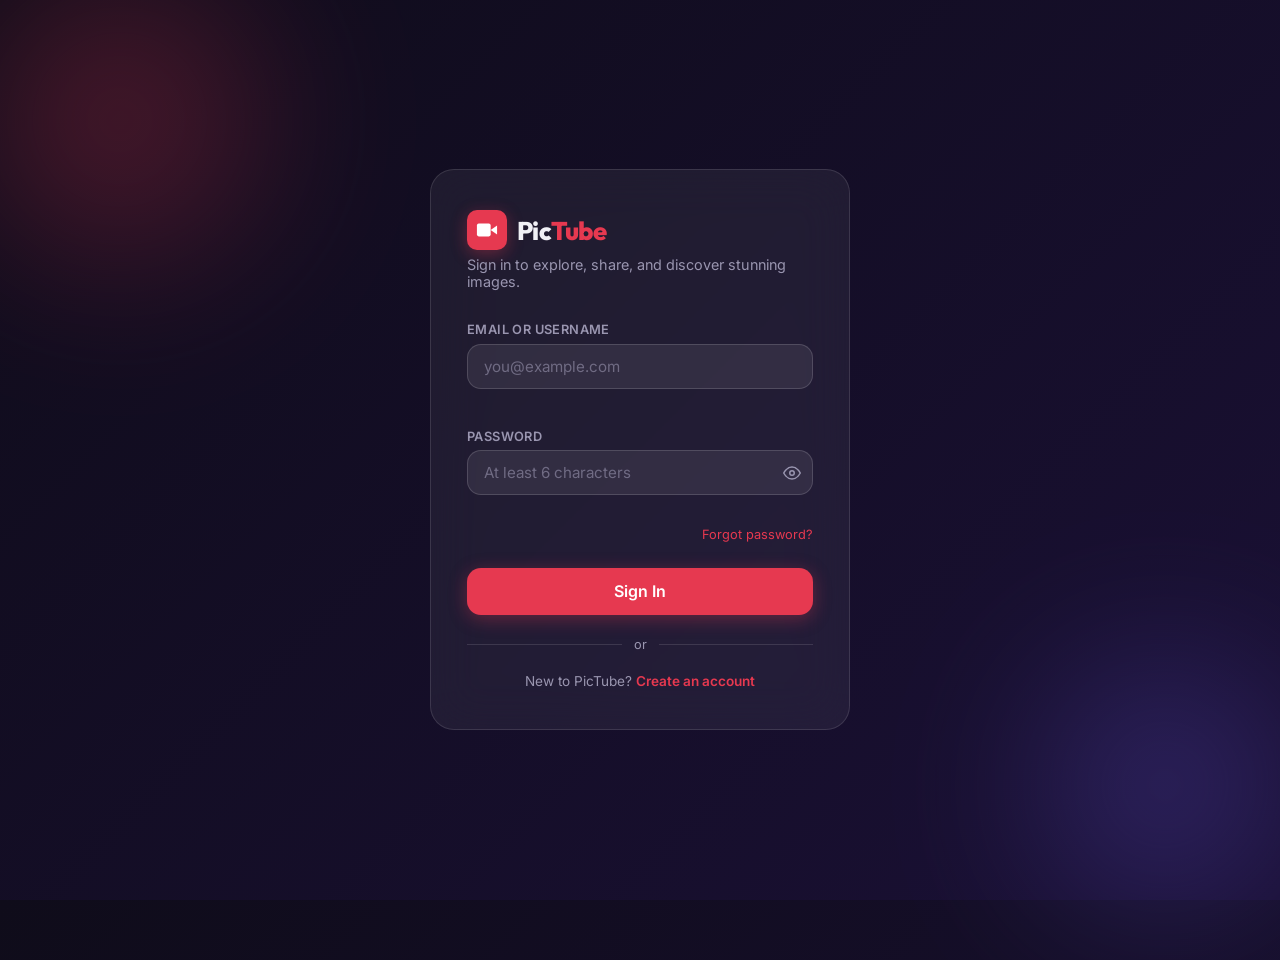
==== index.html @ 1ca36174 "first commit" ====
<!DOCTYPE html>
<html lang="en">
<head>
  <meta charset="UTF-8" />
  <meta name="viewport" content="width=device-width, initial-scale=1.0" />
  <title>PicTube — Discover Stunning Images</title>

  <!-- Google Fonts: Inter (body) + Outfit (display headings) -->
  <link rel="preconnect" href="https://fonts.googleapis.com" />
  <link rel="preconnect" href="https://fonts.gstatic.com" crossorigin />
  <link href="https://fonts.googleapis.com/css2?family=Inter:wght@300;400;500;600;700&family=Outfit:wght@400;600;700;800&display=swap" rel="stylesheet" />

  <!-- All global styles -->
  <link rel="stylesheet" href="style.css" />
</head>
<body>

<!-- ════════════════════════════════════════════════════════════
     FIXED HEADER / NAVIGATION BAR
     ════════════════════════════════════════════════════════════ -->
<header class="header" role="banner">

  <!-- Mobile hamburger button (hidden on desktop via CSS) -->
  <button class="hamburger-btn icon-btn" id="hamburger-btn"
          aria-label="Open navigation menu" aria-expanded="false">
    <svg xmlns="http://www.w3.org/2000/svg" width="22" height="22" viewBox="0 0 24 24"
         fill="none" stroke="currentColor" stroke-width="2" stroke-linecap="round" stroke-linejoin="round">
      <line x1="3" y1="6" x2="21" y2="6"/>
      <line x1="3" y1="12" x2="21" y2="12"/>
      <line x1="3" y1="18" x2="21" y2="18"/>
    </svg>
  </button>

  <!-- Logo -->
  <a class="logo" href="index.html" aria-label="PicTube Home">
    <div class="logo-icon" aria-hidden="true">
      <svg width="18" height="18" viewBox="0 0 24 24" xmlns="http://www.w3.org/2000/svg">
        <path d="M23 7L16 12L23 17V7Z"/>
        <rect x="1" y="5" width="15" height="14" rx="2" ry="2"/>
      </svg>
    </div>
    <span class="logo-text">Pic<span>Tube</span></span>
  </a>

  <!-- Search Bar -->
  <div class="search-wrapper" role="search">
    <label class="visually-hidden" for="search-input">Search images</label>
    <input
      type="search"
      class="search-input"
      id="search-input"
      placeholder="Search images, creators, categories…"
      autocomplete="off"
      aria-label="Search images"
    />
    <button class="search-btn" aria-label="Submit search">
      <svg xmlns="http://www.w3.org/2000/svg" viewBox="0 0 24 24"
           fill="none" stroke="currentColor" stroke-width="2.5"
           stroke-linecap="round" stroke-linejoin="round">
        <circle cx="11" cy="11" r="8"/><line x1="21" y1="21" x2="16.65" y2="16.65"/>
      </svg>
    </button>
  </div>

  <!-- Header Action Buttons (right side) -->
  <div class="header-actions">

    <!-- Upload Button -->
    <button class="upload-btn" id="upload-btn" aria-label="Upload image">
      <svg xmlns="http://www.w3.org/2000/svg" width="15" height="15" viewBox="0 0 24 24"
           fill="none" stroke="currentColor" stroke-width="2.5" stroke-linecap="round" stroke-linejoin="round">
        <path d="M21 15v4a2 2 0 0 1-2 2H5a2 2 0 0 1-2-2v-4"/>
        <polyline points="17 8 12 3 7 8"/>
        <line x1="12" y1="3" x2="12" y2="15"/>
      </svg>
      <span class="btn-text">Upload</span>
    </button>

    <!-- Theme Toggle -->
    <div class="theme-toggle" role="group" aria-label="Theme switcher">
      <span class="theme-label" aria-hidden="true">
        <!-- Moon icon (dark mode) -->
        <svg xmlns="http://www.w3.org/2000/svg" width="14" height="14" viewBox="0 0 24 24"
             fill="none" stroke="currentColor" stroke-width="2" stroke-linecap="round" stroke-linejoin="round">
          <path d="M21 12.79A9 9 0 1 1 11.21 3 7 7 0 0 0 21 12.79z"/>
        </svg>
      </span>
      <!-- The toggle track doubles as the clickable button -->
      <div class="toggle-track" id="theme-track" role="switch" aria-checked="false"
           aria-label="Toggle light/dark mode" tabindex="0">
        <div class="toggle-thumb"></div>
      </div>
      <span class="theme-label" aria-hidden="true">
        <!-- Sun icon (light mode) -->
        <svg xmlns="http://www.w3.org/2000/svg" width="14" height="14" viewBox="0 0 24 24"
             fill="none" stroke="currentColor" stroke-width="2" stroke-linecap="round" stroke-linejoin="round">
          <circle cx="12" cy="12" r="5"/>
          <line x1="12" y1="1" x2="12" y2="3"/>
          <line x1="12" y1="21" x2="12" y2="23"/>
          <line x1="4.22" y1="4.22" x2="5.64" y2="5.64"/>
          <line x1="18.36" y1="18.36" x2="19.78" y2="19.78"/>
          <line x1="1" y1="12" x2="3" y2="12"/>
          <line x1="21" y1="12" x2="23" y2="12"/>
          <line x1="4.22" y1="19.78" x2="5.64" y2="18.36"/>
          <line x1="18.36" y1="5.64" x2="19.78" y2="4.22"/>
        </svg>
      </span>
    </div>

    <!-- Avatar / User Menu -->
    <div class="avatar-wrapper">
      <button class="avatar-btn" id="avatar-btn"
              aria-label="Open user menu" aria-expanded="false" aria-haspopup="menu">
        <img id="header-avatar-img"
             src="https://api.dicebear.com/7.x/avataaars/svg?seed=guest"
             alt="Your profile avatar" />
      </button>

      <!-- Dropdown menu -->
      <div class="avatar-dropdown" id="avatar-dropdown" role="menu" aria-label="User menu">
        <!-- User info header -->
        <div class="dropdown-user-info">
          <p class="username" id="dropdown-username">Loading…</p>
          <p class="user-email" id="dropdown-email"></p>
        </div>

        <button class="dropdown-item" role="menuitem">
          <svg xmlns="http://www.w3.org/2000/svg" viewBox="0 0 24 24"
               fill="none" stroke="currentColor" stroke-width="2" stroke-linecap="round" stroke-linejoin="round">
            <path d="M20 21v-2a4 4 0 0 0-4-4H8a4 4 0 0 0-4 4v2"/>
            <circle cx="12" cy="7" r="4"/>
          </svg>
          Profile
        </button>

        <button class="dropdown-item" role="menuitem">
          <svg xmlns="http://www.w3.org/2000/svg" viewBox="0 0 24 24"
               fill="none" stroke="currentColor" stroke-width="2" stroke-linecap="round" stroke-linejoin="round">
            <circle cx="12" cy="12" r="3"/>
            <path d="M19.4 15a1.65 1.65 0 0 0 .33 1.82l.06.06a2 2 0 0 1-2.83 2.83l-.06-.06a1.65 1.65 0 0 0-1.82-.33 1.65 1.65 0 0 0-1 1.51V21a2 2 0 0 1-4 0v-.09A1.65 1.65 0 0 0 9 19.4a1.65 1.65 0 0 0-1.82.33l-.06.06a2 2 0 0 1-2.83-2.83l.06-.06A1.65 1.65 0 0 0 4.68 15a1.65 1.65 0 0 0-1.51-1H3a2 2 0 0 1 0-4h.09A1.65 1.65 0 0 0 4.6 9a1.65 1.65 0 0 0-.33-1.82l-.06-.06a2 2 0 0 1 2.83-2.83l.06.06A1.65 1.65 0 0 0 9 4.68a1.65 1.65 0 0 0 1-1.51V3a2 2 0 0 1 4 0v.09a1.65 1.65 0 0 0 1 1.51 1.65 1.65 0 0 0 1.82-.33l.06-.06a2 2 0 0 1 2.83 2.83l-.06.06A1.65 1.65 0 0 0 19.4 9a1.65 1.65 0 0 0 1.51 1H21a2 2 0 0 1 0 4h-.09a1.65 1.65 0 0 0-1.51 1z"/>
          </svg>
          Settings
        </button>

        <button class="dropdown-item danger" id="logout-btn" role="menuitem">
          <svg xmlns="http://www.w3.org/2000/svg" viewBox="0 0 24 24"
               fill="none" stroke="currentColor" stroke-width="2" stroke-linecap="round" stroke-linejoin="round">
            <path d="M9 21H5a2 2 0 0 1-2-2V5a2 2 0 0 1 2-2h4"/>
            <polyline points="16 17 21 12 16 7"/>
            <line x1="21" y1="12" x2="9" y2="12"/>
          </svg>
          Logout
        </button>
      </div>
    </div>

  </div><!-- /header-actions -->
</header>


<!-- ════════════════════════════════════════════════════════════
     PAGE LAYOUT (Sidebar + Main Content)
     ════════════════════════════════════════════════════════════ -->
<div class="page-layout">

  <!-- ── LEFT SIDEBAR ── -->
  <nav class="sidebar" id="sidebar" aria-label="Site navigation">

    <!-- Main Navigation -->
    <div class="sidebar-section-title">Menu</div>

    <button class="sidebar-item active" aria-label="Home">
      <svg xmlns="http://www.w3.org/2000/svg" viewBox="0 0 24 24">
        <path d="M3 9l9-7 9 7v11a2 2 0 0 1-2 2H5a2 2 0 0 1-2-2z"/>
        <polyline points="9 22 9 12 15 12 15 22"/>
      </svg>
      <span>Home</span>
    </button>

    <button class="sidebar-item" aria-label="Subscriptions">
      <svg xmlns="http://www.w3.org/2000/svg" viewBox="0 0 24 24">
        <path d="M22 16.92v3a2 2 0 0 1-2.18 2 19.79 19.79 0 0 1-8.63-3.07 19.5 19.5 0 0 1-6-6 19.79 19.79 0 0 1-3.07-8.67A2 2 0 0 1 4.11 2h3a2 2 0 0 1 2 1.72c.127.96.361 1.903.7 2.81a2 2 0 0 1-.45 2.11L8.09 9.91a16 16 0 0 0 6 6l1.27-1.27a2 2 0 0 1 2.11-.45c.907.339 1.85.573 2.81.7A2 2 0 0 1 22 16.92z"/>
      </svg>
      <span>Subscriptions</span>
    </button>

    <button class="sidebar-item" aria-label="Library">
      <svg xmlns="http://www.w3.org/2000/svg" viewBox="0 0 24 24">
        <path d="M4 19.5A2.5 2.5 0 0 1 6.5 17H20"/>
        <path d="M6.5 2H20v20H6.5A2.5 2.5 0 0 1 4 19.5v-15A2.5 2.5 0 0 1 6.5 2z"/>
      </svg>
      <span>Library</span>
    </button>

    <div class="sidebar-divider" role="separator"></div>
    <div class="sidebar-section-title">You</div>

    <button class="sidebar-item" aria-label="Liked Images">
      <svg xmlns="http://www.w3.org/2000/svg" viewBox="0 0 24 24">
        <path d="M20.84 4.61a5.5 5.5 0 0 0-7.78 0L12 5.67l-1.06-1.06a5.5 5.5 0 0 0-7.78 7.78l1.06 1.06L12 21.23l7.78-7.78 1.06-1.06a5.5 5.5 0 0 0 0-7.78z"/>
      </svg>
      <span>Liked Images</span>
    </button>

    <button class="sidebar-item" aria-label="My Uploads">
      <svg xmlns="http://www.w3.org/2000/svg" viewBox="0 0 24 24">
        <rect x="3" y="3" width="18" height="18" rx="2" ry="2"/>
        <circle cx="8.5" cy="8.5" r="1.5"/>
        <polyline points="21 15 16 10 5 21"/>
      </svg>
      <span>My Uploads</span>
    </button>

    <button class="sidebar-item" aria-label="Settings">
      <svg xmlns="http://www.w3.org/2000/svg" viewBox="0 0 24 24">
        <circle cx="12" cy="12" r="3"/>
        <path d="M19.4 15a1.65 1.65 0 0 0 .33 1.82l.06.06a2 2 0 0 1-2.83 2.83l-.06-.06a1.65 1.65 0 0 0-1.82-.33 1.65 1.65 0 0 0-1 1.51V21a2 2 0 0 1-4 0v-.09A1.65 1.65 0 0 0 9 19.4a1.65 1.65 0 0 0-1.82.33l-.06.06a2 2 0 0 1-2.83-2.83l.06-.06A1.65 1.65 0 0 0 4.68 15a1.65 1.65 0 0 0-1.51-1H3a2 2 0 0 1 0-4h.09A1.65 1.65 0 0 0 4.6 9a1.65 1.65 0 0 0-.33-1.82l-.06-.06a2 2 0 0 1 2.83-2.83l.06.06A1.65 1.65 0 0 0 9 4.68a1.65 1.65 0 0 0 1-1.51V3a2 2 0 0 1 4 0v.09a1.65 1.65 0 0 0 1 1.51 1.65 1.65 0 0 0 1.82-.33l.06-.06a2 2 0 0 1 2.83 2.83l-.06.06A1.65 1.65 0 0 0 19.4 9a1.65 1.65 0 0 0 1.51 1H21a2 2 0 0 1 0 4h-.09a1.65 1.65 0 0 0-1.51 1z"/>
      </svg>
      <span>Settings</span>
    </button>

  </nav><!-- /sidebar -->


  <!-- ── MAIN CONTENT ── -->
  <main class="main-content" id="main-content" role="main">

    <!-- Category Chip Bar -->
    <nav class="category-bar" id="category-bar" aria-label="Image categories"></nav>

    <!-- Section heading -->
    <h2 class="section-title">Discover Images</h2>

    <!-- Image Grid — populated dynamically by app.js -->
    <div class="image-grid" id="image-grid" aria-label="Image feed" aria-live="polite"></div>

  </main>

</div><!-- /page-layout -->


<!-- Mobile sidebar overlay (dark backdrop) -->
<div class="sidebar-overlay" id="sidebar-overlay" aria-hidden="true"></div>


<!-- ════════════════════════════════════════════════════════════
     IMAGE DETAIL MODAL
     Hidden by default; opened when user clicks an image card.
     ════════════════════════════════════════════════════════════ -->
<div class="modal-backdrop" id="detail-modal" role="dialog" aria-modal="true
     aria-labelledby="modal-title" aria-hidden="true">

  <div class="modal" id="detail-modal-inner">
    <!-- Close button -->
    <button class="modal-close" id="close-detail-modal" aria-label="Close image detail">
      <svg xmlns="http://www.w3.org/2000/svg" width="18" height="18" viewBox="0 0 24 24"
           fill="none" stroke="currentColor" stroke-width="2.5" stroke-linecap="round" stroke-linejoin="round">
        <line x1="18" y1="6" x2="6" y2="18"/><line x1="6" y1="6" x2="18" y2="18"/>
      </svg>
    </button>

    <!-- Two-column layout: image | details -->
    <div class="modal-layout">

      <!-- Left: Large Image -->
      <div class="modal-image-pane">
        <img id="modal-image" src="" alt="" loading="lazy" />
      </div>

      <!-- Right: Details + Interactions + Comments -->
      <div class="modal-details-pane">

        <!-- Category tag -->
        <span class="modal-category-tag" id="modal-category-tag"></span>

        <!-- Title -->
        <h2 class="modal-title" id="modal-title"></h2>

        <!-- Uploader info -->
        <div class="modal-uploader">
          <div class="modal-uploader-avatar">
            <img id="modal-uploader-avatar" src="" alt="" loading="lazy" />
          </div>
          <div>
            <p class="modal-uploader-name" id="modal-uploader-name"></p>
            <p class="modal-uploader-sub">Content Creator</p>
          </div>
        </div>

        <!-- Description -->
        <p class="modal-description" id="modal-description"></p>

        <!-- Stats -->
        <div class="modal-stats">
          <span id="modal-views"></span>
          <span>•</span>
          <span id="modal-time"></span>
        </div>

        <!-- ── Interaction Panel ── -->
        <div class="interaction-panel">

          <!-- Like Button -->
          <button class="action-btn like-btn" id="like-btn" aria-label="Like this image" aria-pressed="false">
            <svg xmlns="http://www.w3.org/2000/svg" viewBox="0 0 24 24"
                 fill="none" stroke="currentColor" stroke-width="2" stroke-linecap="round" stroke-linejoin="round">
              <path d="M20.84 4.61a5.5 5.5 0 0 0-7.78 0L12 5.67l-1.06-1.06a5.5 5.5 0 0 0-7.78 7.78l1.06 1.06L12 21.23l7.78-7.78 1.06-1.06a5.5 5.5 0 0 0 0-7.78z"/>
            </svg>
            <span id="like-count">0</span>
          </button>

          <!-- Share Button -->
          <button class="action-btn" id="share-btn" aria-label="Share this image">
            <svg xmlns="http://www.w3.org/2000/svg" viewBox="0 0 24 24"
                 fill="none" stroke="currentColor" stroke-width="2" stroke-linecap="round" stroke-linejoin="round">
              <circle cx="18" cy="5" r="3"/>
              <circle cx="6" cy="12" r="3"/>
              <circle cx="18" cy="19" r="3"/>
              <line x1="8.59" y1="13.51" x2="15.42" y2="17.49"/>
              <line x1="15.41" y1="6.51" x2="8.59" y2="10.49"/>
            </svg>
            Share
          </button>

          <!-- Download Button -->
          <button class="action-btn" id="download-btn" aria-label="Download this image">
            <svg xmlns="http://www.w3.org/2000/svg" viewBox="0 0 24 24"
                 fill="none" stroke="currentColor" stroke-width="2" stroke-linecap="round" stroke-linejoin="round">
              <path d="M21 15v4a2 2 0 0 1-2 2H5a2 2 0 0 1-2-2v-4"/>
              <polyline points="7 10 12 15 17 10"/>
              <line x1="12" y1="15" x2="12" y2="3"/>
            </svg>
            Download
          </button>

        </div><!-- /interaction-panel -->

        <!-- ── Comments Section ── -->
        <div class="comments-section">
          <h3 class="comments-title">Comments</h3>

          <!-- Comment input -->
          <div class="comment-input-row">
            <textarea
              class="comment-input"
              id="comment-input"
              placeholder="Add a comment…"
              rows="1"
              aria-label="Write a comment"
            ></textarea>
            <button class="comment-submit-btn" id="comment-submit" aria-label="Post comment">
              Post
            </button>
          </div>

          <!-- Comments list — populated by app.js -->
          <div class="comments-list" id="comments-list" aria-live="polite"></div>
        </div>

      </div><!-- /modal-details-pane -->
    </div><!-- /modal-layout -->
  </div><!-- /modal -->
</div><!-- /detail-modal -->


<!-- ════════════════════════════════════════════════════════════
     UPLOAD MODAL
     ════════════════════════════════════════════════════════════ -->


<!-- ════════════════════════════════════════════════════════════
     TOAST NOTIFICATION CONTAINER
     Toasts are appended here dynamically by app.js
     ════════════════════════════════════════════════════════════ -->
<div id="toast-container" aria-live="polite" aria-atomic="false"></div>


<!-- ════════════════════════════════════════════════════════════
     SCRIPTS
     auth.js must come first (defines requireAuth, getCurrentUser, logout)
     app.js comes second (uses those functions at the top of the file)
     ════════════════════════════════════════════════════════════ -->
<script src="auth.js"></script>
<script src="app.js"></script>

</body>
</html>
---- style.css ----
/*
 * style.css — PicTube Global Stylesheet
 * ════════════════════════════════════════════════════════════════
 * TABLE OF CONTENTS
 *   1.  CSS Custom Properties (Design Tokens)
 *   2.  CSS Reset & Base Styles
 *   3.  Typography Scale
 *   4.  Header / Navigation Bar
 *   5.  Sidebar
 *   6.  Main Content Layout
 *   7.  Category Chips
 *   8.  Image Grid & Cards
 *   9.  Image Detail Modal
 *  10.  Upload Modal
 *  11.  Toast Notification System
 *  12.  Utility Classes
 *  13.  Animations & Keyframes
 *  14.  Responsive Breakpoints (Tablet → Mobile)
 * ════════════════════════════════════════════════════════════════
 */


/* ═══════════════════════════════════════════════════════════════
   1. CSS CUSTOM PROPERTIES (Design Tokens)
   Using CSS variables means we can switch the entire theme by
   changing ONE root class — no duplication needed.
   ─────────────────────────────────────────────────────────────── */

/* ── DARK THEME (default) ── */
:root {
  /* Backgrounds — layered from deepest to shallowest */
  --bg-app:       #0f1117;   /* overall page background */
  --bg-surface:   #16181f;   /* cards, modals, sidebar */
  --bg-elevated:  #1e2029;   /* hover states, input backgrounds */
  --bg-overlay:   rgba(0, 0, 0, 0.7); /* modal backdrop */

  /* Brand accent */
  --accent:       #e63950;
  --accent-hover: #ff4d6a;
  --accent-muted: rgba(230, 57, 80, 0.15);
  --accent-glow:  rgba(230, 57, 80, 0.3);

  /* Text hierarchy */
  --text-primary:   #f0f0f5;
  --text-secondary: #9a96b0;
  --text-muted:     #5c5a72;

  /* Borders & dividers */
  --border:       rgba(255, 255, 255, 0.08);
  --border-strong:rgba(255, 255, 255, 0.14);

  /* Interactive elements */
  --input-bg:     rgba(255, 255, 255, 0.06);
  --btn-ghost:    rgba(255, 255, 255, 0.07);
  --btn-ghost-hover: rgba(255, 255, 255, 0.12);

  /* Semantic colors */
  --like-color:   #ff4757;
  --success:      #2ed573;
  --info:         #1e90ff;
  --warning:      #ffa502;
  --error:        #ff6b6b;

  /* Shadows */
  --shadow-sm:    0 2px 8px rgba(0,0,0,0.3);
  --shadow-md:    0 4px 20px rgba(0,0,0,0.4);
  --shadow-lg:    0 8px 40px rgba(0,0,0,0.55);
  --card-shadow:  0 2px 12px rgba(0,0,0,0.35);
  --card-hover-shadow: 0 8px 32px rgba(0,0,0,0.5);

  /* Layout dimensions */
  --sidebar-width:       220px;
  --sidebar-width-icons: 70px;
  --header-height:       64px;

  /* Border radius scale */
  --radius-sm: 8px;
  --radius-md: 12px;
  --radius-lg: 18px;
  --radius-xl: 24px;

  /* Animation speed */
  --transition: 0.25s ease;
  --transition-slow: 0.4s ease;

  /* Fonts */
  --font-body:    'Inter', system-ui, sans-serif;
  --font-display: 'Outfit', 'Inter', sans-serif;

  /* Scrollbar */
  --scrollbar-thumb: rgba(255,255,255,0.12);
  --scrollbar-track: transparent;
}

/* ── LIGHT THEME ── */
/* Applied when the <html> element has class="light-mode" */
html.light-mode {
  --bg-app:         #f4f5f8;
  --bg-surface:     #ffffff;
  --bg-elevated:    #eef0f5;
  --bg-overlay:     rgba(0, 0, 0, 0.5);

  --text-primary:   #0f1117;
  --text-secondary: #5a5880;
  --text-muted:     #9a96b0;

  --border:         rgba(0, 0, 0, 0.07);
  --border-strong:  rgba(0, 0, 0, 0.12);

  --input-bg:       rgba(0, 0, 0, 0.04);
  --btn-ghost:      rgba(0, 0, 0, 0.05);
  --btn-ghost-hover:rgba(0, 0, 0, 0.09);

  --shadow-sm:    0 2px 8px rgba(0,0,0,0.08);
  --shadow-md:    0 4px 20px rgba(0,0,0,0.12);
  --shadow-lg:    0 8px 40px rgba(0,0,0,0.16);
  --card-shadow:  0 2px 8px rgba(0,0,0,0.08);
  --card-hover-shadow: 0 6px 24px rgba(0,0,0,0.16);

  --scrollbar-thumb: rgba(0,0,0,0.15);
}


/* ═══════════════════════════════════════════════════════════════
   2. CSS RESET & BASE STYLES
   ─────────────────────────────────────────────────────────────── */

/* Modern box-sizing reset — padding and border don't inflate size */
*, *::before, *::after {
  box-sizing: border-box;
  margin: 0;
  padding: 0;
}

html {
  /* Enable smooth scroll for anchor links */
  scroll-behavior: smooth;
  /* Apply theme transition globally */
  transition: background-color var(--transition-slow), color var(--transition-slow);
}

body {
  font-family: var(--font-body);
  background-color: var(--bg-app);
  color: var(--text-primary);
  font-size: 15px;
  line-height: 1.6;
  min-height: 100vh;
  /* The transition here lets dark/light mode blend smoothly */
  transition: background-color var(--transition-slow), color var(--transition-slow);
  overflow-x: hidden;
}

/* Remove default list styling */
ul, ol { list-style: none; }

/* Remove default anchor styles */
a { color: inherit; text-decoration: none; }

/* Images fill their containers */
img { display: block; max-width: 100%; }

/* Buttons reset */
button {
  font-family: var(--font-body);
  cursor: pointer;
  border: none;
  background: none;
  color: inherit;
}

/* Inputs reset */
input, textarea, select {
  font-family: var(--font-body);
  color: var(--text-primary);
  border: none;
  outline: none;
  background: none;
}

/* Custom scrollbar (Webkit) */
::-webkit-scrollbar { width: 6px; height: 6px; }
::-webkit-scrollbar-track { background: var(--scrollbar-track); }
::-webkit-scrollbar-thumb {
  background: var(--scrollbar-thumb);
  border-radius: 99px;
}


/* ═══════════════════════════════════════════════════════════════
   3. TYPOGRAPHY SCALE
   ─────────────────────────────────────────────────────────────── */

h1, h2, h3, h4, h5, h6 {
  font-family: var(--font-display);
  line-height: 1.3;
  font-weight: 700;
  color: var(--text-primary);
}

h1 { font-size: 1.8rem; }
h2 { font-size: 1.4rem; }
h3 { font-size: 1.1rem; }

.text-sm   { font-size: 0.8rem; }
.text-xs   { font-size: 0.72rem; }
.text-muted{ color: var(--text-secondary); }


/* ═══════════════════════════════════════════════════════════════
   4. HEADER / NAVIGATION BAR
   Uses Flexbox to lay out logo | search | actions in a single row.
   Position: fixed — stays at top while content scrolls below.
   ─────────────────────────────────────────────────────────────── */

.header {
  position: fixed;
  top: 0;
  left: 0;
  right: 0;
  height: var(--header-height);
  z-index: 100;                        /* above all page content */
  background: var(--bg-surface);
  border-bottom: 1px solid var(--border);
  display: flex;
  align-items: center;
  padding: 0 1.25rem;
  gap: 1rem;
  box-shadow: var(--shadow-sm);
  transition: background-color var(--transition-slow), border-color var(--transition-slow);
}

/* ── Hamburger menu (mobile) ── */
.hamburger-btn {
  display: none;         /* hidden on desktop */
  align-items: center;
  justify-content: center;
  width: 38px; height: 38px;
  border-radius: var(--radius-sm);
  color: var(--text-secondary);
  flex-shrink: 0;
  transition: background var(--transition), color var(--transition);
}
.hamburger-btn:hover { background: var(--btn-ghost-hover); color: var(--text-primary); }

/* ── Logo ── */
.logo {
  display: flex;
  align-items: center;
  gap: 0.5rem;
  flex-shrink: 0;
  text-decoration: none;
}

.logo-icon {
  width: 34px; height: 34px;
  background: var(--accent);
  border-radius: 9px;
  display: flex;
  align-items: center;
  justify-content: center;
  box-shadow: 0 2px 12px var(--accent-glow);
  transition: transform var(--transition), box-shadow var(--transition);
}
.logo-icon svg { fill: white; }
.logo:hover .logo-icon {
  transform: scale(1.05);
  box-shadow: 0 4px 18px var(--accent-glow);
}

.logo-text {
  font-family: var(--font-display);
  font-size: 1.35rem;
  font-weight: 800;
  color: var(--text-primary);
  letter-spacing: -0.5px;
}
.logo-text span { color: var(--accent); }

/* ── Search Bar ── */
/* flex: 1 makes it expand to fill available horizontal space */
.search-wrapper {
  flex: 1;
  max-width: 560px;
  margin: 0 auto;
  position: relative;
  display: flex;
  align-items: center;
}

.search-input {
  width: 100%;
  background: var(--input-bg);
  border: 1.5px solid var(--border-strong);
  border-radius: 99px;             /* fully rounded pill shape */
  padding: 0.55rem 3rem 0.55rem 1.1rem;
  font-size: 0.9rem;
  color: var(--text-primary);
  transition: border-color var(--transition), box-shadow var(--transition), background var(--transition);
}

.search-input::placeholder { color: var(--text-secondary); opacity: 0.7; }

.search-input:focus {
  border-color: var(--accent);
  box-shadow: 0 0 0 3px var(--accent-muted);
  background: var(--bg-elevated);
  outline: none;
}

.search-btn {
  position: absolute;
  right: 0.6rem;
  display: flex;
  align-items: center;
  justify-content: center;
  width: 32px; height: 32px;
  border-radius: 50%;
  background: var(--accent);
  color: white;
  transition: background var(--transition), transform var(--transition);
  flex-shrink: 0;
}
.search-btn:hover { background: var(--accent-hover); transform: scale(1.05); }
.search-btn svg { width: 15px; height: 15px; }

/* ── Header Actions (right side) ── */
.header-actions {
  display: flex;
  align-items: center;
  gap: 0.5rem;
  flex-shrink: 0;
  margin-left: auto;
}

/* Generic icon button */
.icon-btn {
  display: flex;
  align-items: center;
  justify-content: center;
  width: 38px; height: 38px;
  border-radius: var(--radius-sm);
  color: var(--text-secondary);
  transition: background var(--transition), color var(--transition), transform var(--transition);
}
.icon-btn:hover {
  background: var(--btn-ghost-hover);
  color: var(--text-primary);
  transform: scale(1.06);
}

/* Upload button (pill styled) */
.upload-btn {
  display: flex;
  align-items: center;
  gap: 0.4rem;
  padding: 0.45rem 1rem;
  background: var(--accent-muted);
  color: var(--accent);
  border: 1px solid var(--accent);
  border-radius: 99px;
  font-size: 0.85rem;
  font-weight: 600;
  transition: background var(--transition), color var(--transition), transform var(--transition);
}
.upload-btn:hover {
  background: var(--accent);
  color: white;
  transform: translateY(-1px);
}
.upload-btn svg { width: 15px; height: 15px; }

/* Theme toggle switch */
.theme-toggle {
  display: flex;
  align-items: center;
  gap: 0.4rem;
  font-size: 0.8rem;
  color: var(--text-secondary);
}

.toggle-track {
  position: relative;
  width: 42px; height: 23px;
  background: var(--bg-elevated);
  border: 1.5px solid var(--border-strong);
  border-radius: 99px;
  cursor: pointer;
  transition: background var(--transition), border-color var(--transition);
}
.toggle-track.active { background: var(--accent); border-color: var(--accent); }

.toggle-thumb {
  position: absolute;
  width: 16px; height: 16px;
  background: white;
  border-radius: 50%;
  top: 50%; left: 3px;
  transform: translateY(-50%);
  transition: left var(--transition);
  box-shadow: 0 1px 4px rgba(0,0,0,0.3);
}
.toggle-track.active .toggle-thumb { left: calc(100% - 19px); }

/* Avatar dropdown */
.avatar-wrapper {
  position: relative;
}

.avatar-btn {
  width: 36px; height: 36px;
  border-radius: 50%;
  overflow: hidden;
  border: 2px solid var(--border-strong);
  transition: border-color var(--transition), transform var(--transition);
  cursor: pointer;
}
.avatar-btn:hover { border-color: var(--accent); transform: scale(1.06); }
.avatar-btn img { width: 100%; height: 100%; object-fit: cover; }

/* Dropdown menu */
.avatar-dropdown {
  position: absolute;
  top: calc(100% + 10px);
  right: 0;
  min-width: 180px;
  background: var(--bg-surface);
  border: 1px solid var(--border-strong);
  border-radius: var(--radius-md);
  box-shadow: var(--shadow-lg);
  z-index: 200;
  overflow: hidden;
  /* Hidden by default; show by adding class "open" */
  opacity: 0;
  transform: translateY(-8px) scale(0.97);
  pointer-events: none;
  transition: opacity 0.2s ease, transform 0.2s ease;
}
.avatar-dropdown.open {
  opacity: 1;
  transform: translateY(0) scale(1);
  pointer-events: all;
}

.dropdown-user-info {
  padding: 0.75rem 1rem;
  border-bottom: 1px solid var(--border);
}
.dropdown-user-info .username {
  font-weight: 600;
  font-size: 0.9rem;
  color: var(--text-primary);
}
.dropdown-user-info .user-email {
  font-size: 0.75rem;
  color: var(--text-secondary);
}

.dropdown-item {
  display: flex;
  align-items: center;
  gap: 0.65rem;
  padding: 0.6rem 1rem;
  font-size: 0.875rem;
  color: var(--text-secondary);
  transition: background var(--transition), color var(--transition);
  cursor: pointer;
}
.dropdown-item:hover { background: var(--btn-ghost-hover); color: var(--text-primary); }
.dropdown-item.danger { color: var(--like-color); }
.dropdown-item.danger:hover { background: rgba(255, 71, 87, 0.1); }
.dropdown-item svg { width: 16px; height: 16px; flex-shrink: 0; }


/* ═══════════════════════════════════════════════════════════════
   5. SIDEBAR
   Uses a fixed-width left panel.
   On tablet: width collapses to icon-only (var(--sidebar-width-icons)).
   On mobile: hidden off-screen, toggled by hamburger menu.
   ─────────────────────────────────────────────────────────────── */

.sidebar {
  position: fixed;
  top: var(--header-height);
  left: 0;
  bottom: 0;
  width: var(--sidebar-width);
  background: var(--bg-surface);
  border-right: 1px solid var(--border);
  overflow-y: auto;
  overflow-x: hidden;
  z-index: 90;
  padding: 1rem 0;
  transition: width var(--transition), transform var(--transition),
              background-color var(--transition-slow), border-color var(--transition-slow);
  scrollbar-width: none; /* hide scrollbar in Firefox */
}
.sidebar::-webkit-scrollbar { display: none; } /* hide in Chrome */

/* ── Sidebar section headers ── */
.sidebar-section-title {
  font-size: 0.68rem;
  font-weight: 700;
  letter-spacing: 1px;
  text-transform: uppercase;
  color: var(--text-muted);
  padding: 0.75rem 1.1rem 0.3rem;
  white-space: nowrap;
  overflow: hidden;
  transition: opacity var(--transition);
}

/* ── Sidebar navigation items ── */
.sidebar-item {
  display: flex;
  align-items: center;
  gap: 0.8rem;
  padding: 0.6rem 1.1rem;
  color: var(--text-secondary);
  border-radius: 0;
  font-size: 0.875rem;
  font-weight: 500;
  white-space: nowrap;
  overflow: hidden;
  transition: background var(--transition), color var(--transition);
  cursor: pointer;
  position: relative;
}

.sidebar-item:hover {
  background: var(--btn-ghost-hover);
  color: var(--text-primary);
}

/* Active item styling — the left accent bar */
.sidebar-item.active {
  background: var(--accent-muted);
  color: var(--accent);
  font-weight: 600;
}
.sidebar-item.active::before {
  content: '';
  position: absolute;
  left: 0;
  top: 0; bottom: 0;
  width: 3px;
  background: var(--accent);
  border-radius: 0 3px 3px 0;
}

.sidebar-item svg {
  width: 18px; height: 18px;
  flex-shrink: 0;
  stroke: currentColor;
  fill: none;
  stroke-width: 2;
  stroke-linecap: round;
  stroke-linejoin: round;
}

.sidebar-item span {
  transition: opacity var(--transition);
}

/* ── Divider line between sidebar sections ── */
.sidebar-divider {
  height: 1px;
  background: var(--border);
  margin: 0.75rem 1rem;
}


/* ═══════════════════════════════════════════════════════════════
   6. MAIN CONTENT LAYOUT
   CSS Grid with two columns: [sidebar] [main]
   The sidebar column is a fixed-width var(--sidebar-width).
   ─────────────────────────────────────────────────────────────── */

.page-layout {
  display: grid;
  /* Sidebar column takes fixed width; content fills the rest */
  grid-template-columns: var(--sidebar-width) 1fr;
  margin-top: var(--header-height);
  min-height: calc(100vh - var(--header-height));
  transition: grid-template-columns var(--transition);
}

/* The main content area (right of sidebar) */
.main-content {
  padding: 1.25rem 1.5rem;
  min-width: 0;       /* prevent overflow in grid */
  transition: background-color var(--transition-slow);
}

/* Sidebar overlay for mobile (dark backdrop) */
.sidebar-overlay {
  display: none;
  position: fixed;
  inset: 0;
  background: rgba(0,0,0,0.5);
  z-index: 85;
  backdrop-filter: blur(2px);
}
.sidebar-overlay.visible { display: block; }


/* ═══════════════════════════════════════════════════════════════
   7. CATEGORY CHIPS / TAG BAR
   Horizontal scrolling strip.
   overflow-x: auto enables scroll; no-scrollbar hides the track.
   ─────────────────────────────────────────────────────────────── */

.category-bar {
  display: flex;
  align-items: center;
  gap: 0.5rem;
  overflow-x: auto;
  padding-bottom: 0.25rem;
  margin-bottom: 1.25rem;
  scrollbar-width: none;
  -webkit-overflow-scrolling: touch;  /* smooth mobile scroll */
}
.category-bar::-webkit-scrollbar { display: none; }

/* Individual chip */
.chip {
  display: inline-flex;
  align-items: center;
  padding: 0.35rem 0.9rem;
  background: var(--bg-elevated);
  border: 1.5px solid var(--border-strong);
  border-radius: 99px;
  font-size: 0.82rem;
  font-weight: 600;
  color: var(--text-secondary);
  white-space: nowrap;
  cursor: pointer;
  transition: background var(--transition), color var(--transition),
              border-color var(--transition), transform var(--transition);
  flex-shrink: 0;
}

.chip:hover {
  background: var(--btn-ghost-hover);
  color: var(--text-primary);
  transform: translateY(-1px);
}

/* Active / selected chip */
.chip.active {
  background: var(--text-primary);
  color: var(--bg-app);
  border-color: var(--text-primary);
}


/* ═══════════════════════════════════════════════════════════════
   8. IMAGE GRID & CARDS
   CSS Grid auto-fill: creates as many columns as fit.
   Each column is at least 280px wide.
   ─────────────────────────────────────────────────────────────── */

.section-title {
  font-size: 1rem;
  font-weight: 700;
  color: var(--text-primary);
  margin-bottom: 1rem;
}

.image-grid {
  display: grid;
  /* auto-fill: adds columns until they'd be smaller than minmax's min */
  grid-template-columns: repeat(auto-fill, minmax(280px, 1fr));
  gap: 1.25rem;
}

/* Empty state when no images match filter */
.empty-state {
  grid-column: 1 / -1;
  text-align: center;
  padding: 4rem 1rem;
  color: var(--text-secondary);
}
.empty-state svg {
  width: 56px; height: 56px;
  stroke: var(--text-muted);
  fill: none;
  margin: 0 auto 1rem;
  stroke-width: 1.5;
  stroke-linecap: round;
  stroke-linejoin: round;
}
.empty-state h3 { color: var(--text-secondary); margin-bottom: 0.4rem; }

/* ── Image Card ── */
.image-card {
  background: var(--bg-surface);
  border: 1px solid var(--border);
  border-radius: var(--radius-md);
  overflow: hidden;
  cursor: pointer;
  transition: transform var(--transition), box-shadow var(--transition),
              border-color var(--transition), background-color var(--transition-slow);
  /* Entrance animation — staggered via JS */
  animation: cardFadeIn 0.4s ease both;
}

.image-card:hover {
  transform: translateY(-4px);
  box-shadow: var(--card-hover-shadow);
  border-color: var(--border-strong);
}

/* Thumbnail container */
.card-thumbnail {
  position: relative;
  aspect-ratio: 16 / 10;  /* maintains consistent card height */
  overflow: hidden;
}

.card-thumbnail img {
  width: 100%;
  height: 100%;
  object-fit: cover;            /* crop to fill without distortion */
  transition: transform 0.4s ease;
}

/* Zoom in on hover */
.image-card:hover .card-thumbnail img {
  transform: scale(1.06);
}

/* Overlay that appears on hover */
.card-overlay {
  position: absolute;
  inset: 0;
  background: linear-gradient(to top, rgba(0,0,0,0.65) 0%, transparent 55%);
  opacity: 0;
  transition: opacity var(--transition);
  display: flex;
  align-items: flex-end;
  padding: 0.75rem;
  pointer-events: none;
}

.image-card:hover .card-overlay { opacity: 1; }

.overlay-category {
  font-size: 0.7rem;
  font-weight: 700;
  letter-spacing: 0.8px;
  text-transform: uppercase;
  color: rgba(255,255,255,0.85);
  background: rgba(255,255,255,0.15);
  backdrop-filter: blur(4px);
  padding: 0.2rem 0.55rem;
  border-radius: 99px;
}

/* Card content below the image */
.card-body {
  display: flex;
  gap: 0.65rem;
  padding: 0.75rem 0.85rem;
}

/* Uploader avatar */
.card-avatar {
  width: 34px; height: 34px;
  border-radius: 50%;
  overflow: hidden;
  flex-shrink: 0;
  border: 1.5px solid var(--border-strong);
}
.card-avatar img { width: 100%; height: 100%; object-fit: cover; }

/* Text info beside avatar */
.card-info { flex: 1; min-width: 0; }

.card-title {
  font-size: 0.88rem;
  font-weight: 600;
  color: var(--text-primary);
  /* Clamp to 2 lines */
  display: -webkit-box;
  -webkit-line-clamp: 2;
  -webkit-box-orient: vertical;
  overflow: hidden;
  line-height: 1.4;
  margin-bottom: 0.3rem;
}

.card-meta {
  font-size: 0.75rem;
  color: var(--text-secondary);
  display: flex;
  flex-direction: column;
  gap: 0.1rem;
}

.card-uploader { font-weight: 500; color: var(--text-secondary); }

.card-stats {
  display: flex;
  gap: 0.4rem;
  align-items: center;
}
.card-stats .dot { font-size: 0.5rem; }


/* ═══════════════════════════════════════════════════════════════
   9. IMAGE DETAIL MODAL
   Full-screen overlay using position: fixed, flexbox centered.
   ─────────────────────────────────────────────────────────────── */

/* Backdrop overlay */
.modal-backdrop {
  position: fixed;
  inset: 0;
  background: var(--bg-overlay);
  backdrop-filter: blur(8px);
  z-index: 300;
  display: flex;
  align-items: center;
  justify-content: center;
  padding: 1rem;
  /* Hidden by default */
  opacity: 0;
  pointer-events: none;
  transition: opacity 0.3s ease;
}
.modal-backdrop.open {
  opacity: 1;
  pointer-events: all;
}

/* Modal container */
.modal {
  background: var(--bg-surface);
  border: 1px solid var(--border-strong);
  border-radius: var(--radius-xl);
  width: 100%;
  max-width: 900px;
  max-height: 90vh;
  overflow-y: auto;
  box-shadow: var(--shadow-lg);
  transform: scale(0.95) translateY(20px);
  transition: transform 0.3s cubic-bezier(0.34, 1.2, 0.64, 1);
}
.modal-backdrop.open .modal {
  transform: scale(1) translateY(0);
}

/* Close button */
.modal-close {
  position: absolute;
  top: 1rem;
  right: 1rem;
  width: 36px; height: 36px;
  border-radius: 50%;
  background: var(--bg-elevated);
  color: var(--text-secondary);
  display: flex;
  align-items: center;
  justify-content: center;
  transition: background var(--transition), color var(--transition), transform var(--transition);
  z-index: 10;
}
.modal-close:hover {
  background: var(--accent);
  color: white;
  transform: scale(1.1);
}

/* Modal layout: image left, details right (side by side on wide screens) */
.modal-layout {
  display: grid;
  grid-template-columns: 1fr 1fr;
  min-height: 300px;
}

/* Large image pane */
.modal-image-pane {
  background: #000;
  border-radius: var(--radius-xl) 0 0 var(--radius-xl);
  overflow: hidden;
  aspect-ratio: 4/3;
  max-height: 70vh;
}

.modal-image-pane img {
  width: 100%;
  height: 100%;
  object-fit: contain;
}

/* Details / interactions pane */
.modal-details-pane {
  padding: 1.75rem;
  display: flex;
  flex-direction: column;
  gap: 1rem;
  overflow-y: auto;
  position: relative;
}

.modal-category-tag {
  display: inline-flex;
  align-items: center;
  font-size: 0.72rem;
  font-weight: 700;
  letter-spacing: 0.8px;
  text-transform: uppercase;
  color: var(--accent);
  background: var(--accent-muted);
  border-radius: 99px;
  padding: 0.2rem 0.7rem;
  width: fit-content;
}

.modal-title {
  font-size: 1.25rem;
  font-weight: 700;
  line-height: 1.35;
  color: var(--text-primary);
}

.modal-uploader {
  display: flex;
  align-items: center;
  gap: 0.65rem;
}

.modal-uploader-avatar {
  width: 38px; height: 38px;
  border-radius: 50%;
  overflow: hidden;
  border: 2px solid var(--border-strong);
}
.modal-uploader-avatar img { width: 100%; height: 100%; object-fit: cover; }

.modal-uploader-name { font-weight: 600; font-size: 0.9rem; }
.modal-uploader-sub  { font-size: 0.75rem; color: var(--text-secondary); }

.modal-description {
  font-size: 0.875rem;
  color: var(--text-secondary);
  line-height: 1.7;
}

.modal-stats {
  display: flex;
  gap: 1rem;
  font-size: 0.78rem;
  color: var(--text-secondary);
}

/* ── Interaction Panel: Like / Share / Download ── */
.interaction-panel {
  display: flex;
  gap: 0.6rem;
  flex-wrap: wrap;
}

.action-btn {
  display: flex;
  align-items: center;
  gap: 0.45rem;
  padding: 0.5rem 1rem;
  border-radius: 99px;
  font-size: 0.85rem;
  font-weight: 600;
  transition: background var(--transition), color var(--transition), transform var(--transition);
  border: 1.5px solid var(--border-strong);
  background: var(--bg-elevated);
  color: var(--text-secondary);
}
.action-btn:hover { background: var(--btn-ghost-hover); color: var(--text-primary); transform: translateY(-1px); }
.action-btn svg { width: 16px; height: 16px; transition: transform var(--transition); }

/* Like button active state */
.action-btn.like-btn.liked {
  background: rgba(255, 71, 87, 0.12);
  color: var(--like-color);
  border-color: var(--like-color);
}
.action-btn.like-btn.liked svg { fill: var(--like-color); stroke: var(--like-color); }
.action-btn.like-btn.liked:hover svg { transform: scale(1.2); }

/* ── Comments Section ── */
.comments-section {
  border-top: 1px solid var(--border);
  padding-top: 1rem;
}

.comments-title {
  font-size: 0.85rem;
  font-weight: 700;
  color: var(--text-primary);
  margin-bottom: 0.75rem;
}

.comment-input-row {
  display: flex;
  gap: 0.5rem;
  align-items: flex-start;
  margin-bottom: 1rem;
}

.comment-input {
  flex: 1;
  background: var(--input-bg);
  border: 1.5px solid var(--border-strong);
  border-radius: var(--radius-md);
  padding: 0.6rem 0.9rem;
  font-size: 0.85rem;
  color: var(--text-primary);
  resize: none;
  min-height: 40px;
  transition: border-color var(--transition), box-shadow var(--transition);
}
.comment-input::placeholder { color: var(--text-secondary); opacity: 0.6; }
.comment-input:focus {
  border-color: var(--accent);
  box-shadow: 0 0 0 3px var(--accent-muted);
  outline: none;
}

.comment-submit-btn {
  padding: 0.55rem 1rem;
  background: var(--accent);
  color: white;
  border-radius: var(--radius-sm);
  font-size: 0.82rem;
  font-weight: 600;
  transition: background var(--transition), transform var(--transition);
  flex-shrink: 0;
  align-self: flex-end;
}
.comment-submit-btn:hover { background: var(--accent-hover); transform: translateY(-1px); }

/* Comment list */
.comments-list {
  display: flex;
  flex-direction: column;
  gap: 0.75rem;
  max-height: 200px;
  overflow-y: auto;
  padding-right: 4px;
}

.comment-item {
  display: flex;
  gap: 0.6rem;
  animation: commentSlideIn 0.25s ease both;
}

.comment-avatar {
  width: 30px; height: 30px;
  border-radius: 50%;
  overflow: hidden;
  border: 1.5px solid var(--border);
  flex-shrink: 0;
}
.comment-avatar img { width: 100%; height: 100%; object-fit: cover; }

.comment-bubble {
  background: var(--bg-elevated);
  border-radius: 0 var(--radius-md) var(--radius-md) var(--radius-md);
  padding: 0.45rem 0.75rem;
  flex: 1;
}

.comment-username {
  font-size: 0.75rem;
  font-weight: 700;
  color: var(--accent);
  margin-bottom: 0.15rem;
}
.comment-text { font-size: 0.82rem; color: var(--text-primary); line-height: 1.5; }
.comment-time { font-size: 0.68rem; color: var(--text-muted); margin-top: 0.15rem; }


/* ═══════════════════════════════════════════════════════════════
   10. UPLOAD MODAL
   ─────────────────────────────────────────────────────────────── */

.upload-modal .modal {
  max-width: 540px;
}

.upload-modal-header {
  display: flex;
  align-items: center;
  justify-content: space-between;
  padding: 1.5rem 1.75rem 1rem;
  border-bottom: 1px solid var(--border);
}

.upload-modal-title {
  font-family: var(--font-display);
  font-size: 1.15rem;
  font-weight: 700;
}

.upload-form {
  padding: 1.5rem 1.75rem;
  display: flex;
  flex-direction: column;
  gap: 1.1rem;
}

/* Drag-and-drop zone */
.drop-zone {
  border: 2px dashed var(--border-strong);
  border-radius: var(--radius-lg);
  padding: 2.5rem 1.5rem;
  text-align: center;
  cursor: pointer;
  transition: border-color var(--transition), background var(--transition);
  position: relative;
}

.drop-zone:hover, .drop-zone.drag-over {
  border-color: var(--accent);
  background: var(--accent-muted);
}

.drop-zone svg {
  width: 40px; height: 40px;
  stroke: var(--text-muted);
  fill: none;
  stroke-width: 1.5;
  stroke-linecap: round;
  stroke-linejoin: round;
  margin: 0 auto 0.75rem;
  display: block;
  transition: stroke var(--transition);
}
.drop-zone:hover svg, .drop-zone.drag-over svg { stroke: var(--accent); }

.drop-zone p {
  font-size: 0.88rem;
  color: var(--text-secondary);
  line-height: 1.6;
}
.drop-zone span { color: var(--accent); font-weight: 600; cursor: pointer; }

/* Hidden file input (we trigger it via JS on zone click) */
#file-input { display: none; }

/* Preview of selected image inside drop zone */
.drop-zone-preview {
  max-width: 100%;
  max-height: 180px;
  border-radius: var(--radius-md);
  object-fit: cover;
  margin: 0 auto;
  display: none;
}

/* Form field group */
.upload-field {
  display: flex;
  flex-direction: column;
  gap: 0.35rem;
}

.upload-field label {
  font-size: 0.78rem;
  font-weight: 700;
  letter-spacing: 0.4px;
  text-transform: uppercase;
  color: var(--text-secondary);
}

.upload-field input,
.upload-field select,
.upload-field textarea {
  background: var(--input-bg);
  border: 1.5px solid var(--border-strong);
  border-radius: var(--radius-sm);
  padding: 0.65rem 0.9rem;
  font-size: 0.9rem;
  color: var(--text-primary);
  transition: border-color var(--transition), box-shadow var(--transition);
  width: 100%;
}

.upload-field select {
  /* Fix default arrow color in dark mode */
  appearance: none;
  background-image: url("data:image/svg+xml,%3Csvg xmlns='http://www.w3.org/2000/svg' width='12' height='12' viewBox='0 0 24 24' fill='none' stroke='%239a96b0' stroke-width='2'%3E%3Cpolyline points='6 9 12 15 18 9'%3E%3C/polyline%3E%3C/svg%3E");
  background-repeat: no-repeat;
  background-position: right 0.9rem center;
  padding-right: 2.5rem;
  cursor: pointer;
}

.upload-field input:focus,
.upload-field select:focus,
.upload-field textarea:focus {
  border-color: var(--accent);
  box-shadow: 0 0 0 3px var(--accent-muted);
  outline: none;
}

.upload-field textarea { resize: vertical; min-height: 80px; }

.upload-submit-btn {
  width: 100%;
  padding: 0.8rem;
  background: var(--accent);
  color: white;
  border-radius: var(--radius-md);
  font-size: 0.95rem;
  font-weight: 700;
  transition: background var(--transition), transform var(--transition), box-shadow var(--transition);
  box-shadow: 0 4px 16px var(--accent-glow);
  margin-top: 0.25rem;
}
.upload-submit-btn:hover { background: var(--accent-hover); transform: translateY(-1px); }


/* ═══════════════════════════════════════════════════════════════
   11. TOAST NOTIFICATION SYSTEM
   Toasts stack in the bottom-right corner.
   ─────────────────────────────────────────────────────────────── */

#toast-container {
  position: fixed;
  bottom: 1.5rem;
  right: 1.5rem;
  z-index: 9999;
  display: flex;
  flex-direction: column;
  gap: 0.6rem;
  pointer-events: none;
}

.toast {
  display: flex;
  align-items: center;
  gap: 0.65rem;
  padding: 0.75rem 1.1rem;
  border-radius: var(--radius-md);
  font-size: 0.875rem;
  font-weight: 500;
  color: #fff;
  min-width: 240px;
  max-width: 340px;
  box-shadow: var(--shadow-md);
  pointer-events: all;
  /* Start invisible and below */
  opacity: 0;
  transform: translateX(20px);
  transition: opacity 0.3s ease, transform 0.3s ease;
}

.toast.visible {
  opacity: 1;
  transform: translateX(0);
}

.toast-icon { flex-shrink: 0; }
.toast-icon svg { width: 18px; height: 18px; }
.toast-message { flex: 1; }

/* Type variants */
.toast--success { background: #1a5c38; border-left: 4px solid var(--success); }
.toast--error   { background: #5c1a1a; border-left: 4px solid var(--error); }
.toast--info    { background: #1a3a5c; border-left: 4px solid var(--info); }
.toast--warning { background: #5c3d1a; border-left: 4px solid var(--warning); }

/* Close button inside toast */
.toast-close {
  background: none;
  border: none;
  color: rgba(255,255,255,0.6);
  cursor: pointer;
  padding: 0;
  display: flex;
  align-items: center;
  transition: color var(--transition);
  flex-shrink: 0;
}
.toast-close:hover { color: white; }
.toast-close svg { width: 14px; height: 14px; }


/* ═══════════════════════════════════════════════════════════════
   12. UTILITY CLASSES
   ─────────────────────────────────────────────────────────────── */

.visually-hidden {
  position: absolute;
  width: 1px; height: 1px;
  padding: 0; margin: -1px;
  overflow: hidden;
  clip: rect(0,0,0,0);
  white-space: nowrap;
  border: 0;
}

.flex-center {
  display: flex;
  align-items: center;
  justify-content: center;
}

.mt-auto { margin-top: auto; }


/* ═══════════════════════════════════════════════════════════════
   13. ANIMATIONS & KEYFRAMES
   ─────────────────────────────────────────────────────────────── */

@keyframes cardFadeIn {
  from { opacity: 0; transform: translateY(16px); }
  to   { opacity: 1; transform: translateY(0); }
}

@keyframes commentSlideIn {
  from { opacity: 0; transform: translateX(-8px); }
  to   { opacity: 1; transform: translateX(0); }
}

@keyframes pulse {
  0%, 100% { transform: scale(1); }
  50%       { transform: scale(1.12); }
}

/* Like button pop animation */
.like-pop {
  animation: pulse 0.3s ease;
}


/* ═══════════════════════════════════════════════════════════════
   14. RESPONSIVE BREAKPOINTS
   ─────────────────────────────────────────────────────────────── */

/* ── Tablet: 900px and below ── */
@media (max-width: 900px) {
  :root {
    --sidebar-width: var(--sidebar-width-icons); /* collapse to icon-only */
  }

  /* Hide text labels, keep only icons */
  .sidebar-item span,
  .sidebar-section-title,
  .sidebar-divider { opacity: 0; pointer-events: none; }

  .sidebar-item { justify-content: center; padding: 0.7rem; }

  .image-grid {
    grid-template-columns: repeat(auto-fill, minmax(220px, 1fr));
  }

  /* Stack modal layout vertically on tablet */
  .modal-layout {
    grid-template-columns: 1fr;
  }
  .modal-image-pane {
    border-radius: var(--radius-xl) var(--radius-xl) 0 0;
    max-height: 300px;
  }
}

/* ── Mobile: 640px and below ── */
@media (max-width: 640px) {
  :root {
    --header-height: 56px;
  }

  /* On mobile: sidebar is hidden off-screen (slides in from left) */
  .sidebar {
    width: var(--sidebar-width); /* restore full width */
    transform: translateX(-100%);
  }

  /* When sidebar is open (toggled by hamburger) */
  .sidebar.open {
    transform: translateX(0);
    /* Sidebar text becomes visible again */
    width: var(--sidebar-width);
  }
  .sidebar.open .sidebar-item span,
  .sidebar.open .sidebar-section-title,
  .sidebar.open .sidebar-divider {
    opacity: 1;
    pointer-events: auto;
  }
  .sidebar.open .sidebar-item { justify-content: flex-start; padding: 0.6rem 1.1rem; }

  /* Full-width layout on mobile (no sidebar column) */
  .page-layout {
    grid-template-columns: 1fr;
  }

  .hamburger-btn { display: flex; }

  /* Hide upload button text on mobile */
  .upload-btn .btn-text { display: none; }

  /* Hide theme toggle label */
  .theme-label { display: none; }

  .main-content { padding: 1rem; }

  .image-grid {
    grid-template-columns: 1fr; /* single column on mobile */
  }

  /* Modal: full-screen on mobile */
  .modal-backdrop { padding: 0; align-items: flex-end; }
  .modal {
    border-radius: var(--radius-xl) var(--radius-xl) 0 0;
    max-height: 95vh;
  }
  .modal-layout { grid-template-columns: 1fr; }
  .modal-image-pane {
    border-radius: var(--radius-xl) var(--radius-xl) 0 0;
    max-height: 250px;
  }

  /* Toast on mobile: full width */
  #toast-container { right: 0.5rem; left: 0.5rem; }
  .toast { min-width: 0; width: 100%; max-width: 100%; }

  /* Search bar: slightly smaller on mobile */
  .search-input { font-size: 0.85rem; }
  .logo-text { display: none; } /* hide logo text, keep icon only */
}
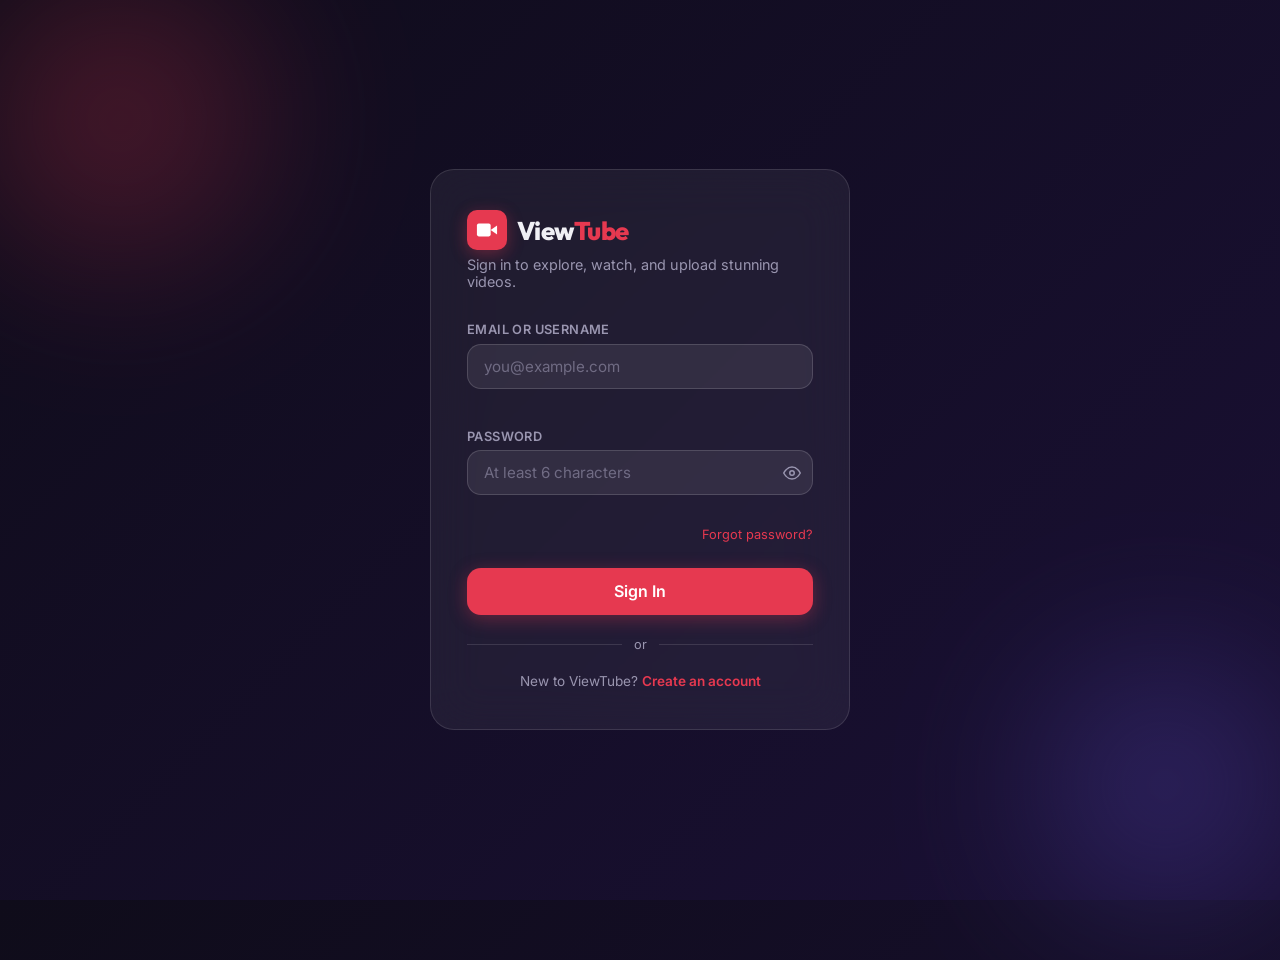
==== commit a8baf230: "fixed code" ====
--- a/index.html
+++ b/index.html
@@ -3,7 +3,7 @@
 <head>
   <meta charset="UTF-8" />
   <meta name="viewport" content="width=device-width, initial-scale=1.0" />
-  <title>PicTube — Discover Stunning Images</title>
+  <title>ViewTube — Discover Stunning Videos</title>
 
   <!-- Google Fonts: Inter (body) + Outfit (display headings) -->
   <link rel="preconnect" href="https://fonts.googleapis.com" />
@@ -32,26 +32,26 @@
   </button>
 
   <!-- Logo -->
-  <a class="logo" href="index.html" aria-label="PicTube Home">
+  <a class="logo" href="#feed" aria-label="ViewTube Home">
     <div class="logo-icon" aria-hidden="true">
       <svg width="18" height="18" viewBox="0 0 24 24" xmlns="http://www.w3.org/2000/svg">
         <path d="M23 7L16 12L23 17V7Z"/>
         <rect x="1" y="5" width="15" height="14" rx="2" ry="2"/>
       </svg>
     </div>
-    <span class="logo-text">Pic<span>Tube</span></span>
+    <span class="logo-text">View<span>Tube</span></span>
   </a>
 
   <!-- Search Bar -->
   <div class="search-wrapper" role="search">
-    <label class="visually-hidden" for="search-input">Search images</label>
+    <label class="visually-hidden" for="search-input">Search videos</label>
     <input
       type="search"
       class="search-input"
       id="search-input"
-      placeholder="Search images, creators, categories…"
+      placeholder="Search videos, creators, categories…"
       autocomplete="off"
-      aria-label="Search images"
+      aria-label="Search videos"
     />
     <button class="search-btn" aria-label="Submit search">
       <svg xmlns="http://www.w3.org/2000/svg" viewBox="0 0 24 24"
@@ -169,47 +169,47 @@
     <!-- Main Navigation -->
     <div class="sidebar-section-title">Menu</div>
 
-    <button class="sidebar-item active" aria-label="Home">
+    <a class="sidebar-item active" href="#feed" aria-label="Home">
       <svg xmlns="http://www.w3.org/2000/svg" viewBox="0 0 24 24">
         <path d="M3 9l9-7 9 7v11a2 2 0 0 1-2 2H5a2 2 0 0 1-2-2z"/>
         <polyline points="9 22 9 12 15 12 15 22"/>
       </svg>
       <span>Home</span>
-    </button>
-
-    <button class="sidebar-item" aria-label="Subscriptions">
+    </a>
+
+    <a class="sidebar-item" href="#subscriptions" aria-label="Subscriptions">
       <svg xmlns="http://www.w3.org/2000/svg" viewBox="0 0 24 24">
-        <path d="M22 16.92v3a2 2 0 0 1-2.18 2 19.79 19.79 0 0 1-8.63-3.07 19.5 19.5 0 0 1-6-6 19.79 19.79 0 0 1-3.07-8.67A2 2 0 0 1 4.11 2h3a2 2 0 0 1 2 1.72c.127.96.361 1.903.7 2.81a2 2 0 0 1-.45 2.11L8.09 9.91a16 16 0 0 0 6 6l1.27-1.27a2 2 0 0 1 2.11-.45c.907.339 1.85.573 2.81.7A2 2 0 0 1 22 16.92z"/>
+        <path d="M12 21a9 9 0 1 0 0-18 9 9 0 0 0 0 18z"/>
+        <polygon points="10 8 16 12 10 16 10 8"/>
       </svg>
       <span>Subscriptions</span>
-    </button>
-
-    <button class="sidebar-item" aria-label="Library">
+    </a>
+
+    <a class="sidebar-item" href="#library" aria-label="Library">
       <svg xmlns="http://www.w3.org/2000/svg" viewBox="0 0 24 24">
         <path d="M4 19.5A2.5 2.5 0 0 1 6.5 17H20"/>
         <path d="M6.5 2H20v20H6.5A2.5 2.5 0 0 1 4 19.5v-15A2.5 2.5 0 0 1 6.5 2z"/>
       </svg>
       <span>Library</span>
-    </button>
+    </a>
 
     <div class="sidebar-divider" role="separator"></div>
     <div class="sidebar-section-title">You</div>
 
-    <button class="sidebar-item" aria-label="Liked Images">
+    <a class="sidebar-item" href="#liked" aria-label="Liked Videos">
       <svg xmlns="http://www.w3.org/2000/svg" viewBox="0 0 24 24">
         <path d="M20.84 4.61a5.5 5.5 0 0 0-7.78 0L12 5.67l-1.06-1.06a5.5 5.5 0 0 0-7.78 7.78l1.06 1.06L12 21.23l7.78-7.78 1.06-1.06a5.5 5.5 0 0 0 0-7.78z"/>
       </svg>
-      <span>Liked Images</span>
-    </button>
-
-    <button class="sidebar-item" aria-label="My Uploads">
+      <span>Liked Videos</span>
+    </a>
+
+    <a class="sidebar-item" href="#channel" aria-label="My Channel">
       <svg xmlns="http://www.w3.org/2000/svg" viewBox="0 0 24 24">
-        <rect x="3" y="3" width="18" height="18" rx="2" ry="2"/>
-        <circle cx="8.5" cy="8.5" r="1.5"/>
-        <polyline points="21 15 16 10 5 21"/>
-      </svg>
-      <span>My Uploads</span>
-    </button>
+        <path d="M20 21v-2a4 4 0 0 0-4-4H8a4 4 0 0 0-4 4v2"/>
+        <circle cx="12" cy="7" r="4"/>
+      </svg>
+      <span>My Channel</span>
+    </a>
 
     <button class="sidebar-item" aria-label="Settings">
       <svg xmlns="http://www.w3.org/2000/svg" viewBox="0 0 24 24">
@@ -225,147 +225,333 @@
   <!-- ── MAIN CONTENT ── -->
   <main class="main-content" id="main-content" role="main">
 
-    <!-- Category Chip Bar -->
-    <nav class="category-bar" id="category-bar" aria-label="Image categories"></nav>
-
-    <!-- Section heading -->
-    <h2 class="section-title">Discover Images</h2>
-
-    <!-- Image Grid — populated dynamically by app.js -->
-    <div class="image-grid" id="image-grid" aria-label="Image feed" aria-live="polite"></div>
+    <!-- Home View -->
+    <div id="home-view" class="app-view">
+      <nav class="category-bar" id="category-bar" aria-label="Video categories"></nav>
+      <h2 class="section-title">Trending Videos</h2>
+      <div class="video-grid" id="video-grid" aria-label="Video feed" aria-live="polite"></div>
+    </div>
+
+    <!-- Watch View -->
+    <div id="watch-view" class="app-view" style="display: none;">
+      <div class="watch-layout">
+        <!-- Left side: Player and info -->
+        <div class="watch-main">
+          <!-- Custom Video Player Wrapper -->
+          <div class="video-player-container" id="video-player-container">
+            <!-- Video Player Background Glow (Ambient Mode) -->
+            <div class="ambient-glow" id="ambient-glow"></div>
+            
+            <video id="main-video" src="" preload="metadata" playsinline></video>
+            
+            <!-- Click-to-toggle play overlay -->
+            <div class="video-click-overlay" id="video-click-overlay">
+              <div class="video-center-icon" id="video-center-icon">
+                <svg viewBox="0 0 24 24" width="48" height="48"><path fill="currentColor" d="M8 5v14l11-7z"/></svg>
+              </div>
+            </div>
+
+            <!-- Custom controls overlay -->
+            <div class="video-controls" id="video-controls">
+              <!-- Progress Bar -->
+              <div class="progress-bar-container" id="progress-container">
+                <div class="progress-bar-hover" id="progress-hover"></div>
+                <div class="progress-bar-buffered" id="progress-buffered"></div>
+                <div class="progress-bar-current" id="progress-current"></div>
+                <div class="progress-bar-scrubber" id="progress-scrubber"></div>
+              </div>
+              
+              <div class="controls-row">
+                <div class="controls-left">
+                  <!-- Play / Pause -->
+                  <button class="player-btn" id="player-play-btn" aria-label="Play">
+                    <svg class="play-icon" viewBox="0 0 24 24" width="20" height="20"><path fill="currentColor" d="M8 5v14l11-7z"/></svg>
+                    <svg class="pause-icon" viewBox="0 0 24 24" width="20" height="20" style="display: none;"><path fill="currentColor" d="M6 19h4V5H6v14zm8-14v14h4V5h-4z"/></svg>
+                  </button>
+                  
+                  <!-- Volume -->
+                  <div class="volume-container">
+                    <button class="player-btn" id="player-mute-btn" aria-label="Mute">
+                      <svg class="volume-high-icon" viewBox="0 0 24 24" width="20" height="20"><path fill="currentColor" d="M3 9v6h4l5 5V4L7 9H3zm13.5 3c0-1.77-1.02-3.29-2.5-4.03v8.05c1.48-.73 2.5-2.25 2.5-4.02zM14 3.23v2.06c2.89.86 5 3.54 5 6.71s-2.11 5.85-5 6.71v2.06c4.01-.91 7-4.49 7-8.77s-2.99-7.86-7-8.77z"/></svg>
+                      <svg class="volume-mute-icon" viewBox="0 0 24 24" width="20" height="20" style="display: none;"><path fill="currentColor" d="M16.5 12c0-1.77-1.02-3.29-2.5-4.03v2.21l2.45 2.45c.03-.21.05-.42.05-.63zm2.5 0c0 .94-.2 1.82-.54 2.64l1.51 1.51C20.63 14.91 21 13.5 21 12c0-4.28-2.99-7.86-7-8.77v2.06c2.89.86 5 3.54 5 6.71zM4.27 3L3 4.27 7.73 9H3v6h4l5 5v-6.73l4.25 4.25c-.67.52-1.42.93-2.25 1.18v2.06c1.38-.31 2.63-.95 3.69-1.81L19.73 21 21 19.73l-9-9L4.27 3zM12 4L9.91 6.09 12 8.18V4z"/></svg>
+                    </button>
+                    <input type="range" class="volume-slider" id="volume-slider" min="0" max="1" step="0.05" value="1" aria-label="Volume slider" />
+                  </div>
+                  
+                  <!-- Time Display -->
+                  <div class="time-display">
+                    <span id="current-time">0:00</span> / <span id="duration-time">0:00</span>
+                  </div>
+                </div>
+                
+                <div class="controls-right">
+                  <!-- Playback Speed -->
+                  <div class="speed-container">
+                    <button class="player-btn" id="player-speed-btn" aria-label="Playback speed" style="font-size: 0.85rem; font-weight: 600; width: auto; padding: 0 0.5rem;">
+                      1.0x
+                    </button>
+                    <div class="speed-dropdown" id="speed-dropdown">
+                      <button data-speed="0.5">0.5x</button>
+                      <button data-speed="0.75">0.75x</button>
+                      <button data-speed="1" class="active">Normal</button>
+                      <button data-speed="1.25">1.25x</button>
+                      <button data-speed="1.5">1.5x</button>
+                      <button data-speed="2">2x</button>
+                    </div>
+                  </div>
+
+                  <!-- Theater Mode -->
+                  <button class="player-btn" id="theater-btn" aria-label="Theater mode">
+                    <svg class="theater-icon" viewBox="0 0 24 24" width="20" height="20"><path fill="currentColor" d="M19 6H5c-1.1 0-2 .9-2 2v8c0 1.1.9 2 2 2h14c1.1 0 2-.9 2-2V8c0-1.1-.9-2-2-2zm0 10H5V8h14v8z"/></svg>
+                  </button>
+                  
+                  <!-- Fullscreen -->
+                  <button class="player-btn" id="fullscreen-btn" aria-label="Fullscreen">
+                    <svg class="fullscreen-enter-icon" viewBox="0 0 24 24" width="20" height="20"><path fill="currentColor" d="M7 14H5v5h5v-2H7v-3zm-2-4h2V7h3V5H5v5zm12 7h-3v2h5v-5h-2v3zM14 5v2h3v3h2V5h-5z"/></svg>
+                    <svg class="fullscreen-exit-icon" viewBox="0 0 24 24" width="20" height="20" style="display: none;"><path fill="currentColor" d="M5 16h3v3h2v-5H5v2zm3-8H5v2h5V5H8v3zm6 11h2v-3h3v-2h-5v5zm2-11V5h-2v5h5V8h-3z"/></svg>
+                  </button>
+                </div>
+              </div>
+            </div>
+          </div>
+          
+          <!-- Video Details -->
+          <h1 class="video-title" id="video-title">Video Title</h1>
+          
+          <div class="video-metadata-row">
+            <div class="channel-info-container">
+              <a href="#" class="channel-link" id="video-channel-link">
+                <img class="channel-avatar" id="video-channel-avatar" src="" alt="Channel Avatar" />
+                <div class="channel-meta">
+                  <span class="channel-name" id="video-channel-name">Channel Name</span>
+                  <span class="sub-count" id="video-sub-count">1.2M subscribers</span>
+                </div>
+              </a>
+              <button class="subscribe-btn" id="subscribe-btn">Subscribe</button>
+            </div>
+            
+            <div class="video-actions">
+              <button class="action-btn" id="video-like-btn">
+                <svg viewBox="0 0 24 24" width="18" height="18"><path fill="currentColor" d="M1 21h4V9H1v12zm22-11c0-1.1-.9-2-2-2h-6.31l.95-4.57.03-.32c0-.41-.17-.79-.44-1.06L14.17 1 7.59 7.59C7.22 7.95 7 8.45 7 9v10c0 1.1.9 2 2 2h9c.83 0 1.54-.5 1.84-1.22l3.02-7.05c.09-.23.14-.47.14-.73v-2z"/></svg>
+                <span id="video-likes">0</span>
+              </button>
+              <button class="action-btn" id="video-dislike-btn">
+                <svg viewBox="0 0 24 24" width="18" height="18"><path fill="currentColor" d="M19 15h4V3h-4v12zm-4 7c1.1 0 2-.9 2-2V10c0-.83-.5-1.54-1.22-1.84L12.73 1.1c-.22-.09-.46-.1-.68-.1H12c-.55 0-1 .45-1 1v1l.91 4.57L5.59 13.06C5.22 13.41 5 13.91 5 14.47v5.53c0 1.1.9 2 2 2h8.31l-.31 1.57-.03.32c0 .41.17.79.44 1.06l1.2 1.2z"/></svg>
+              </button>
+              <button class="action-btn" id="video-share-btn">
+                <svg viewBox="0 0 24 24" width="18" height="18"><path fill="currentColor" d="M18 16.08c-.76 0-1.44.3-1.96.77L8.91 12.7c.05-.23.09-.46.09-.7s-.04-.47-.09-.7l7.05-4.11c.54.5 1.25.81 2.04.81 1.66 0 3-1.34 3-3s-1.34-3-3-3-3 1.34-3 3c0 .24.04.47.09.7L8.04 9.81C7.5 9.31 6.79 9 6 9c-1.66 0-3 1.34-3 3s1.34 3 3 3c.79 0 1.5-.31 2.04-.81l7.12 4.16c-.05.21-.08.43-.08.65 0 1.61 1.31 2.92 2.92 2.92 1.61 0 2.92-1.31 2.92-2.92s-1.31-2.92-2.92-2.92z"/></svg>
+                Share
+              </button>
+              <button class="action-btn" id="video-watch-later-btn">
+                <svg viewBox="0 0 24 24" width="18" height="18"><path fill="currentColor" d="M11.99 2C6.47 2 2 6.48 2 12s4.47 10 9.99 10C17.52 22 22 17.52 22 12S17.52 2 11.99 2zM12 20c-4.42 0-8-3.58-8-8s3.58-8 8-8 8 3.58 8 8-3.58 8-8 8zm.5-13H11v6l5.25 3.15.75-1.23-4.5-2.67V7z"/></svg>
+                Watch Later
+              </button>
+            </div>
+          </div>
+          
+          <!-- Collapsible Description Box -->
+          <div class="video-description-box" id="description-box">
+            <div class="description-meta">
+              <span class="views-count" id="video-views-count">142,392 views</span>
+              <span class="upload-date" id="video-upload-date">Jun 30, 2026</span>
+              <span class="category-tag" id="video-category-tag">Nature</span>
+            </div>
+            <p class="description-text" id="video-description-text">Description goes here...</p>
+            <button class="description-toggle" id="description-toggle">Show more</button>
+          </div>
+          
+          <!-- Comments Area -->
+          <div class="watch-comments">
+            <div class="comments-header">
+              <span class="comments-count" id="comments-count">2 comments</span>
+              <div class="sort-container">
+                <button class="sort-btn" id="sort-btn">
+                  <svg viewBox="0 0 24 24" width="18" height="18"><path fill="currentColor" d="M3 18h6v-2H3v2zM3 5v2h18V5H3zm0 7h12v-2H3v2z"/></svg>
+                  Sort by
+                </button>
+                <div class="sort-dropdown" id="sort-dropdown">
+                  <button data-sort="top" class="active">Top comments</button>
+                  <button data-sort="newest">Newest first</button>
+                </div>
+              </div>
+            </div>
+            
+            <!-- Comment Input -->
+            <div class="comment-input-row">
+              <img class="user-avatar" id="comment-user-avatar" src="https://api.dicebear.com/7.x/avataaars/svg?seed=guest" alt="Your avatar" />
+              <div class="comment-input-wrapper">
+                <textarea id="comment-input-textarea" placeholder="Add a comment..." rows="1"></textarea>
+                <div class="comment-buttons" id="comment-buttons" style="display: none;">
+                  <button class="cancel-btn" id="comment-cancel">Cancel</button>
+                  <button class="submit-btn" id="comment-submit-btn" disabled>Comment</button>
+                </div>
+              </div>
+            </div>
+            
+            <div class="comments-list" id="watch-comments-list"></div>
+          </div>
+        </div>
+        
+        <!-- Right side: Sidebar Recommendations -->
+        <div class="watch-sidebar">
+          <h3 class="recommendations-title">Up next</h3>
+          <div class="recommended-videos-list" id="recommended-videos"></div>
+        </div>
+      </div>
+    </div>
+
+    <!-- Channel View -->
+    <div id="channel-view" class="app-view" style="display: none;">
+      <div class="channel-banner-container">
+        <img class="channel-banner" id="channel-banner" src="https://images.unsplash.com/photo-1618005182384-a83a8bd57fbe?w=1200&q=80" alt="Channel Banner" />
+      </div>
+      <div class="channel-header-info">
+        <img class="channel-header-avatar" id="channel-header-avatar" src="" alt="Channel Avatar" />
+        <div class="channel-header-details">
+          <h1 class="channel-header-name" id="channel-header-name">Channel Name</h1>
+          <p class="channel-header-meta">
+            <span class="channel-username" id="channel-header-handle">@creator</span>
+            <span class="dot">•</span>
+            <span class="channel-subs" id="channel-header-subs">1.2M subscribers</span>
+            <span class="dot">•</span>
+            <span class="channel-video-count" id="channel-header-video-count">12 videos</span>
+          </p>
+          <p class="channel-header-desc" id="channel-header-desc">Channel description details go here...</p>
+          <button class="channel-subscribe-btn subscribe-btn" id="channel-page-subscribe-btn">Subscribe</button>
+        </div>
+      </div>
+      
+      <!-- Channel Navigation Tabs -->
+      <div class="channel-tabs">
+        <button class="tab-item active" data-tab="videos">Videos</button>
+        <button class="tab-item" data-tab="about">About</button>
+      </div>
+      
+      <div class="channel-tab-content">
+        <!-- Videos Tab -->
+        <div class="tab-panel" id="channel-panel-videos">
+          <div class="video-grid" id="channel-videos-grid"></div>
+        </div>
+        <!-- About Tab -->
+        <div class="tab-panel" id="channel-panel-about" style="display: none;">
+          <div class="channel-about-info">
+            <h3>Description</h3>
+            <p id="channel-about-desc">No description available.</p>
+            <h3 style="margin-top: 1.5rem;">Stats</h3>
+            <p>Joined: Jun 12, 2024</p>
+            <p id="channel-about-views">Total Views: 2.4M views</p>
+          </div>
+        </div>
+      </div>
+    </div>
+
+    <!-- Subscriptions View -->
+    <div id="subscriptions-view" class="app-view" style="display: none;">
+      <h2 class="section-title">Subscriptions Feed</h2>
+      <div class="video-grid" id="subscriptions-grid" aria-live="polite"></div>
+    </div>
+
+    <!-- Liked Videos View -->
+    <div id="liked-view" class="app-view" style="display: none;">
+      <h2 class="section-title">Liked Videos</h2>
+      <div class="video-grid" id="liked-grid" aria-live="polite"></div>
+    </div>
+
+    <!-- Library View -->
+    <div id="library-view" class="app-view" style="display: none;">
+      <div class="library-section" style="margin-bottom: 2rem;">
+        <div style="display: flex; justify-content: space-between; align-items: center; margin-bottom: 1rem;">
+          <h2 class="section-title" style="margin-bottom: 0;">History</h2>
+          <button id="clear-history-btn" class="action-btn" style="font-size: 0.8rem; padding: 0.35rem 0.75rem; border: 1px solid var(--border-strong); border-radius: 99px;">Clear All History</button>
+        </div>
+        <div class="video-grid" id="history-grid" aria-live="polite"></div>
+      </div>
+      <div class="library-section">
+        <h2 class="section-title">Watch Later</h2>
+        <div class="video-grid" id="watch-later-grid" aria-live="polite"></div>
+      </div>
+    </div>
 
   </main>
 
 </div><!-- /page-layout -->
-
 
 <!-- Mobile sidebar overlay (dark backdrop) -->
 <div class="sidebar-overlay" id="sidebar-overlay" aria-hidden="true"></div>
 
-
 <!-- ════════════════════════════════════════════════════════════
-     IMAGE DETAIL MODAL
-     Hidden by default; opened when user clicks an image card.
+     UPLOAD MODAL
      ════════════════════════════════════════════════════════════ -->
-<div class="modal-backdrop" id="detail-modal" role="dialog" aria-modal="true
-     aria-labelledby="modal-title" aria-hidden="true">
-
-  <div class="modal" id="detail-modal-inner">
+<div class="modal-backdrop" id="upload-modal" role="dialog" aria-modal="true" aria-labelledby="upload-modal-title" aria-hidden="true">
+  <div class="modal" id="upload-modal-inner">
     <!-- Close button -->
-    <button class="modal-close" id="close-detail-modal" aria-label="Close image detail">
+    <button class="modal-close" id="close-upload-modal" aria-label="Close upload modal">
       <svg xmlns="http://www.w3.org/2000/svg" width="18" height="18" viewBox="0 0 24 24"
            fill="none" stroke="currentColor" stroke-width="2.5" stroke-linecap="round" stroke-linejoin="round">
         <line x1="18" y1="6" x2="6" y2="18"/><line x1="6" y1="6" x2="18" y2="18"/>
       </svg>
     </button>
 
-    <!-- Two-column layout: image | details -->
-    <div class="modal-layout">
-
-      <!-- Left: Large Image -->
-      <div class="modal-image-pane">
-        <img id="modal-image" src="" alt="" loading="lazy" />
-      </div>
-
-      <!-- Right: Details + Interactions + Comments -->
-      <div class="modal-details-pane">
-
-        <!-- Category tag -->
-        <span class="modal-category-tag" id="modal-category-tag"></span>
-
-        <!-- Title -->
-        <h2 class="modal-title" id="modal-title"></h2>
-
-        <!-- Uploader info -->
-        <div class="modal-uploader">
-          <div class="modal-uploader-avatar">
-            <img id="modal-uploader-avatar" src="" alt="" loading="lazy" />
-          </div>
-          <div>
-            <p class="modal-uploader-name" id="modal-uploader-name"></p>
-            <p class="modal-uploader-sub">Content Creator</p>
-          </div>
-        </div>
-
-        <!-- Description -->
-        <p class="modal-description" id="modal-description"></p>
-
-        <!-- Stats -->
-        <div class="modal-stats">
-          <span id="modal-views"></span>
-          <span>•</span>
-          <span id="modal-time"></span>
-        </div>
-
-        <!-- ── Interaction Panel ── -->
-        <div class="interaction-panel">
-
-          <!-- Like Button -->
-          <button class="action-btn like-btn" id="like-btn" aria-label="Like this image" aria-pressed="false">
-            <svg xmlns="http://www.w3.org/2000/svg" viewBox="0 0 24 24"
-                 fill="none" stroke="currentColor" stroke-width="2" stroke-linecap="round" stroke-linejoin="round">
-              <path d="M20.84 4.61a5.5 5.5 0 0 0-7.78 0L12 5.67l-1.06-1.06a5.5 5.5 0 0 0-7.78 7.78l1.06 1.06L12 21.23l7.78-7.78 1.06-1.06a5.5 5.5 0 0 0 0-7.78z"/>
+    <div class="upload-modal-content">
+      <h2 id="upload-modal-title" style="margin-bottom: 1.25rem; font-family: var(--font-display);">Upload Video</h2>
+      <form id="upload-form" class="login-form">
+        <!-- Drag & Drop Zone -->
+        <div class="drop-zone" id="drop-zone" tabindex="0">
+          <div id="drop-content">
+            <svg xmlns="http://www.w3.org/2000/svg" width="40" height="40" viewBox="0 0 24 24"
+                 fill="none" stroke="currentColor" stroke-width="2" stroke-linecap="round" stroke-linejoin="round"
+                 style="margin: 0 auto 0.75rem; color: var(--accent); opacity: 0.85;">
+              <path d="M21 15v4a2 2 0 0 1-2 2H5a2 2 0 0 1-2-2v-4"/>
+              <polyline points="17 8 12 3 7 8"/>
+              <line x1="12" y1="3" x2="12" y2="15"/>
             </svg>
-            <span id="like-count">0</span>
-          </button>
-
-          <!-- Share Button -->
-          <button class="action-btn" id="share-btn" aria-label="Share this image">
-            <svg xmlns="http://www.w3.org/2000/svg" viewBox="0 0 24 24"
-                 fill="none" stroke="currentColor" stroke-width="2" stroke-linecap="round" stroke-linejoin="round">
-              <circle cx="18" cy="5" r="3"/>
-              <circle cx="6" cy="12" r="3"/>
-              <circle cx="18" cy="19" r="3"/>
-              <line x1="8.59" y1="13.51" x2="15.42" y2="17.49"/>
-              <line x1="15.41" y1="6.51" x2="8.59" y2="10.49"/>
-            </svg>
-            Share
-          </button>
-
-          <!-- Download Button -->
-          <button class="action-btn" id="download-btn" aria-label="Download this image">
-            <svg xmlns="http://www.w3.org/2000/svg" viewBox="0 0 24 24"
-                 fill="none" stroke="currentColor" stroke-width="2" stroke-linecap="round" stroke-linejoin="round">
-              <path d="M21 15v4a2 2 0 0 1-2 2H5a2 2 0 0 1-2-2v-4"/>
-              <polyline points="7 10 12 15 17 10"/>
-              <line x1="12" y1="15" x2="12" y2="3"/>
-            </svg>
-            Download
-          </button>
-
-        </div><!-- /interaction-panel -->
-
-        <!-- ── Comments Section ── -->
-        <div class="comments-section">
-          <h3 class="comments-title">Comments</h3>
-
-          <!-- Comment input -->
-          <div class="comment-input-row">
-            <textarea
-              class="comment-input"
-              id="comment-input"
-              placeholder="Add a comment…"
-              rows="1"
-              aria-label="Write a comment"
-            ></textarea>
-            <button class="comment-submit-btn" id="comment-submit" aria-label="Post comment">
-              Post
-            </button>
-          </div>
-
-          <!-- Comments list — populated by app.js -->
-          <div class="comments-list" id="comments-list" aria-live="polite"></div>
-        </div>
-
-      </div><!-- /modal-details-pane -->
-    </div><!-- /modal-layout -->
-  </div><!-- /modal -->
-</div><!-- /detail-modal -->
-
-
-<!-- ════════════════════════════════════════════════════════════
-     UPLOAD MODAL
-     ════════════════════════════════════════════════════════════ -->
+            <p style="font-weight: 500; font-size: 0.9rem;">Drag and drop file to upload</p>
+            <p class="text-xs text-muted" style="margin-top: 0.25rem;">(or click to browse local files)</p>
+          </div>
+          <img id="drop-preview" style="display: none; width: 100%; height: 160px; object-fit: cover; border-radius: var(--radius-sm);" alt="Upload preview" />
+          <input type="file" id="file-input" accept="video/*" style="display: none;" />
+        </div>
+
+        <div class="field-group">
+          <label for="upload-title">Title *</label>
+          <div class="input-wrapper">
+            <input type="text" id="upload-title" required placeholder="Name your video..." />
+          </div>
+        </div>
+
+        <div class="field-group">
+          <label for="upload-category">Category *</label>
+          <div class="input-wrapper">
+            <select id="upload-category" required style="width: 100%; padding: 0.65rem 1rem; border: 1.5px solid var(--input-border); border-radius: var(--radius); background: var(--input-bg); color: var(--text-primary);">
+              <option value="Music">Music</option>
+              <option value="Gaming">Gaming</option>
+              <option value="Technology">Technology</option>
+              <option value="Nature">Nature</option>
+              <option value="Cooking">Cooking</option>
+              <option value="Animals">Animals</option>
+            </select>
+          </div>
+        </div>
+
+        <div class="field-group">
+          <label for="upload-desc">Description</label>
+          <div class="input-wrapper">
+            <textarea id="upload-desc" rows="3" placeholder="Tell viewers about your video..." style="width: 100%; padding: 0.65rem 1rem; border: 1.5px solid var(--input-border); border-radius: var(--radius); background: var(--input-bg); color: var(--text-primary); font-family: inherit; resize: vertical; outline: none;"></textarea>
+          </div>
+        </div>
+
+        <div class="field-group">
+          <label for="upload-url">Mock Video URL (Optional)</label>
+          <div class="input-wrapper">
+            <input type="text" id="upload-url" placeholder="e.g. http://commondatastorage.googleapis.com/gtv-videos-bucket/sample/BigBuckBunny.mp4" />
+          </div>
+        </div>
+
+        <button type="submit" class="login-btn" id="upload-submit-btn">Publish Video</button>
+      </form>
+    </div>
+  </div>
+</div>
 
 
 <!-- ════════════════════════════════════════════════════════════
--- a/style.css
+++ b/style.css
@@ -1432,3 +1432,859 @@
   .search-input { font-size: 0.85rem; }
   .logo-text { display: none; } /* hide logo text, keep icon only */
 }
+
+/* ═══════════════════════════════════════════════════════════════
+   15. YOUTUBE CLONE STYLES
+   ═══════════════════════════════════════════════════════════════ */
+
+/* Video Grid and Card Adjustments */
+.video-grid {
+  display: grid;
+  grid-template-columns: repeat(auto-fill, minmax(290px, 1fr));
+  gap: 1.5rem;
+}
+
+@media (max-width: 640px) {
+  .video-grid {
+    grid-template-columns: 1fr;
+  }
+}
+
+/* Video Duration Badge */
+.duration-badge {
+  position: absolute;
+  bottom: 0.6rem;
+  right: 0.6rem;
+  background: rgba(15, 17, 23, 0.85);
+  color: #fff;
+  padding: 0.15rem 0.45rem;
+  font-size: 0.72rem;
+  font-weight: 700;
+  border-radius: 4px;
+  letter-spacing: 0.5px;
+  z-index: 2;
+  font-family: var(--font-body);
+}
+
+/* Verified Channel Badge */
+.verified-badge {
+  display: inline-flex;
+  align-items: center;
+  margin-left: 0.25rem;
+  color: var(--text-secondary);
+}
+
+/* App View toggling animations */
+.app-view {
+  animation: cardFadeIn 0.35s cubic-bezier(0.25, 0.46, 0.45, 0.94) both;
+}
+
+/* Watch View Layout */
+.watch-layout {
+  display: grid;
+  grid-template-columns: 1fr 380px;
+  gap: 1.75rem;
+  margin-top: 0.5rem;
+  align-items: start;
+}
+
+.watch-main {
+  min-width: 0;
+}
+
+.watch-sidebar {
+  width: 380px;
+  flex-shrink: 0;
+  position: sticky;
+  top: calc(var(--header-height) + 1rem);
+}
+
+@media (max-width: 1080px) {
+  .watch-layout {
+    grid-template-columns: 1fr;
+  }
+  .watch-sidebar {
+    width: 100%;
+    position: static;
+  }
+}
+
+/* Premium Video Player */
+.video-player-container {
+  position: relative;
+  width: 100%;
+  background: #000;
+  border-radius: var(--radius-lg);
+  overflow: hidden;
+  aspect-ratio: 16 / 9;
+  box-shadow: var(--shadow-lg);
+  margin-bottom: 1.25rem;
+  z-index: 10;
+}
+
+.video-player-container video {
+  width: 100%;
+  height: 100%;
+  object-fit: contain;
+  position: relative;
+  z-index: 2;
+  cursor: pointer;
+}
+
+/* Ambient Mode Dynamic Glow */
+.ambient-glow {
+  position: absolute;
+  top: -15%; left: -15%; right: -15%; bottom: -15%;
+  background-size: cover;
+  background-position: center;
+  filter: blur(65px);
+  opacity: 0.4;
+  transition: opacity 0.8s ease, background-image 0.8s ease;
+  pointer-events: none;
+  z-index: 1;
+}
+
+/* Click-to-toggle play overlay */
+.video-click-overlay {
+  position: absolute;
+  inset: 0;
+  z-index: 3;
+  display: flex;
+  align-items: center;
+  justify-content: center;
+  background: rgba(0, 0, 0, 0.15);
+  opacity: 0;
+  cursor: pointer;
+  transition: opacity var(--transition);
+}
+.video-click-overlay:hover {
+  opacity: 1;
+}
+.video-center-icon {
+  background: rgba(15, 17, 23, 0.8);
+  border-radius: 50%;
+  padding: 1.1rem;
+  color: white;
+  transform: scale(0.85);
+  transition: transform var(--transition);
+  display: flex;
+  align-items: center;
+  justify-content: center;
+  box-shadow: 0 4px 20px rgba(0,0,0,0.5);
+}
+.video-click-overlay:hover .video-center-icon {
+  transform: scale(1);
+}
+
+/* Custom player controls overlay */
+.video-controls {
+  position: absolute;
+  bottom: 0; left: 0; right: 0;
+  background: linear-gradient(to top, rgba(15, 17, 23, 0.95) 0%, rgba(15, 17, 23, 0.5) 70%, transparent 100%);
+  z-index: 4;
+  padding: 0.5rem 1.25rem 0.75rem;
+  display: flex;
+  flex-direction: column;
+  opacity: 0;
+  pointer-events: none;
+  transition: opacity var(--transition);
+}
+
+.video-player-container:hover .video-controls,
+.video-player-container:focus-within .video-controls {
+  opacity: 1;
+  pointer-events: auto;
+}
+
+/* Custom seekbar */
+.progress-container, .progress-bar-container {
+  height: 4px;
+  width: 100%;
+  background: rgba(255, 255, 255, 0.25);
+  position: relative;
+  cursor: pointer;
+  margin-bottom: 0.75rem;
+  border-radius: 99px;
+  transition: height 0.1s ease;
+}
+.progress-bar-container:hover {
+  height: 6px;
+}
+
+.progress-bar-current {
+  position: absolute;
+  top: 0; left: 0; bottom: 0;
+  background: var(--accent);
+  border-radius: 99px;
+  z-index: 3;
+}
+.progress-bar-buffered {
+  position: absolute;
+  top: 0; left: 0; bottom: 0;
+  background: rgba(255, 255, 255, 0.35);
+  border-radius: 99px;
+  z-index: 2;
+}
+.progress-bar-hover {
+  position: absolute;
+  top: 0; left: 0; bottom: 0;
+  background: rgba(255, 255, 255, 0.15);
+  border-radius: 99px;
+  z-index: 1;
+}
+
+.progress-bar-scrubber {
+  position: absolute;
+  top: 50%;
+  left: 0;
+  transform: translate(-50%, -50%) scale(0);
+  width: 12px; height: 12px;
+  border-radius: 50%;
+  background: var(--accent);
+  z-index: 4;
+  transition: transform 0.1s ease;
+}
+.progress-bar-container:hover .progress-bar-scrubber {
+  transform: translate(-50%, -50%) scale(1);
+}
+
+/* Controls items rows */
+.controls-row {
+  display: flex;
+  align-items: center;
+  justify-content: space-between;
+  color: white;
+}
+
+.controls-left, .controls-right {
+  display: flex;
+  align-items: center;
+  gap: 0.5rem;
+}
+
+.player-btn {
+  width: 36px; height: 36px;
+  border-radius: 50%;
+  display: flex;
+  align-items: center;
+  justify-content: center;
+  color: white;
+  transition: background var(--transition), transform var(--transition);
+}
+.player-btn:hover {
+  background: rgba(255, 255, 255, 0.15);
+  transform: scale(1.05);
+}
+.player-btn svg {
+  width: 18px; height: 18px;
+}
+
+/* Volume control slider */
+.volume-container {
+  display: flex;
+  align-items: center;
+  gap: 0.25rem;
+}
+.volume-slider {
+  width: 0px;
+  opacity: 0;
+  height: 4px;
+  border-radius: 99px;
+  background: rgba(255,255,255,0.4);
+  accent-color: var(--accent);
+  cursor: pointer;
+  transition: width 0.2s ease, opacity 0.2s ease;
+}
+.volume-container:hover .volume-slider,
+.volume-slider:focus {
+  width: 60px;
+  opacity: 1;
+}
+
+.time-display {
+  font-size: 0.78rem;
+  font-weight: 500;
+  margin-left: 0.5rem;
+  font-family: var(--font-body);
+}
+
+/* Playback Speed picker */
+.speed-container {
+  position: relative;
+}
+.speed-dropdown {
+  position: absolute;
+  bottom: calc(100% + 10px);
+  right: 0;
+  background: rgba(22, 24, 31, 0.95);
+  backdrop-filter: blur(12px);
+  border: 1px solid var(--border-strong);
+  border-radius: var(--radius-sm);
+  padding: 0.35rem 0;
+  display: flex;
+  flex-direction: column;
+  min-width: 90px;
+  box-shadow: var(--shadow-lg);
+  opacity: 0;
+  transform: translateY(8px);
+  pointer-events: none;
+  transition: opacity 0.2s ease, transform 0.2s ease;
+  z-index: 100;
+}
+.speed-container:hover .speed-dropdown,
+.speed-dropdown.open {
+  opacity: 1;
+  transform: translateY(0);
+  pointer-events: auto;
+}
+.speed-dropdown button {
+  padding: 0.45rem 0.9rem;
+  font-size: 0.75rem;
+  text-align: left;
+  color: white;
+  width: 100%;
+  font-weight: 500;
+}
+.speed-dropdown button:hover {
+  background: rgba(255,255,255,0.1);
+}
+.speed-dropdown button.active {
+  color: var(--accent);
+  font-weight: 700;
+}
+
+/* Theater Mode Styles */
+.video-player-container.theater {
+  max-height: 65vh;
+  border-radius: 0;
+  aspect-ratio: 21 / 9;
+}
+
+/* Video detail typography */
+.video-title {
+  font-size: 1.3rem;
+  font-weight: 700;
+  color: var(--text-primary);
+  margin-bottom: 0.75rem;
+  font-family: var(--font-display);
+  line-height: 1.3;
+}
+
+.video-metadata-row {
+  display: flex;
+  align-items: center;
+  justify-content: space-between;
+  flex-wrap: wrap;
+  gap: 1rem;
+  margin-bottom: 1.25rem;
+  border-bottom: 1px solid var(--border);
+  padding-bottom: 1rem;
+}
+
+.channel-info-container {
+  display: flex;
+  align-items: center;
+  gap: 1rem;
+}
+
+.channel-link {
+  display: flex;
+  align-items: center;
+  gap: 0.75rem;
+}
+
+.channel-avatar {
+  width: 42px; height: 42px;
+  border-radius: 50%;
+  border: 1.5px solid var(--border-strong);
+}
+
+.channel-meta {
+  display: flex;
+  flex-direction: column;
+}
+
+.channel-name {
+  font-size: 0.92rem;
+  font-weight: 600;
+  color: var(--text-primary);
+}
+
+.sub-count {
+  font-size: 0.75rem;
+  color: var(--text-secondary);
+}
+
+.subscribe-btn {
+  background: var(--text-primary);
+  color: var(--bg-app);
+  font-size: 0.85rem;
+  font-weight: 600;
+  padding: 0.55rem 1.25rem;
+  border-radius: 99px;
+  transition: opacity var(--transition), transform var(--transition);
+}
+.subscribe-btn:hover {
+  opacity: 0.95;
+  transform: scale(1.02);
+}
+.subscribe-btn.subscribed {
+  background: var(--btn-ghost-hover);
+  color: var(--text-primary);
+  border: 1px solid var(--border-strong);
+}
+
+.video-actions {
+  display: flex;
+  align-items: center;
+  gap: 0.5rem;
+}
+
+.video-actions .action-btn {
+  background: var(--btn-ghost);
+  border: 1px solid var(--border);
+  color: var(--text-primary);
+  padding: 0.5rem 1rem;
+  border-radius: 99px;
+  font-size: 0.8rem;
+  font-weight: 600;
+  display: flex;
+  align-items: center;
+  gap: 0.4rem;
+  transition: background var(--transition), border-color var(--transition);
+}
+.video-actions .action-btn:hover {
+  background: var(--btn-ghost-hover);
+  border-color: var(--border-strong);
+}
+.video-actions .action-btn.liked {
+  color: var(--like-color);
+  background: rgba(255, 71, 87, 0.12);
+  border-color: var(--like-color);
+}
+.video-actions .action-btn svg {
+  width: 16px; height: 16px;
+}
+
+/* Description block */
+.video-description-box {
+  background: var(--btn-ghost);
+  border-radius: var(--radius-md);
+  padding: 0.85rem 1.1rem;
+  font-size: 0.85rem;
+  line-height: 1.52;
+  margin-bottom: 1.75rem;
+  cursor: pointer;
+  transition: background var(--transition);
+}
+.video-description-box:hover {
+  background: var(--btn-ghost-hover);
+}
+
+.description-meta {
+  font-weight: 700;
+  margin-bottom: 0.35rem;
+  display: flex;
+  gap: 0.6rem;
+  font-family: var(--font-display);
+}
+
+.description-text {
+  color: var(--text-primary);
+  white-space: pre-wrap;
+  display: -webkit-box;
+  -webkit-line-clamp: 2;
+  -webkit-box-orient: vertical;
+  overflow: hidden;
+}
+
+.video-description-box.expanded .description-text {
+  display: block;
+  overflow: visible;
+  -webkit-line-clamp: unset;
+}
+
+.description-toggle {
+  font-weight: 700;
+  font-size: 0.8rem;
+  color: var(--text-secondary);
+  margin-top: 0.35rem;
+}
+
+/* Comments details */
+.watch-comments {
+  margin-top: 1.75rem;
+}
+.comments-header {
+  display: flex;
+  align-items: center;
+  gap: 1.75rem;
+  margin-bottom: 1.25rem;
+}
+.comments-count {
+  font-family: var(--font-display);
+  font-size: 1.1rem;
+  font-weight: 800;
+}
+.sort-container {
+  position: relative;
+}
+.sort-btn {
+  font-size: 0.85rem;
+  font-weight: 600;
+  display: flex;
+  align-items: center;
+  gap: 0.35rem;
+  color: var(--text-secondary);
+}
+.sort-btn:hover {
+  color: var(--text-primary);
+}
+.sort-dropdown {
+  position: absolute;
+  top: calc(100% + 8px);
+  left: 0;
+  background: var(--bg-surface);
+  border: 1px solid var(--border-strong);
+  border-radius: var(--radius-sm);
+  padding: 0.25rem 0;
+  box-shadow: var(--shadow-lg);
+  min-width: 150px;
+  display: none;
+  flex-direction: column;
+  z-index: 50;
+}
+.sort-dropdown.open {
+  display: flex;
+}
+.sort-dropdown button {
+  padding: 0.55rem 1.1rem;
+  text-align: left;
+  font-size: 0.82rem;
+  color: var(--text-secondary);
+  font-weight: 500;
+}
+.sort-dropdown button:hover {
+  background: var(--btn-ghost-hover);
+  color: var(--text-primary);
+}
+.sort-dropdown button.active {
+  color: var(--text-primary);
+  font-weight: 700;
+}
+
+/* Comment inputs */
+.comment-input-row {
+  display: flex;
+  gap: 0.85rem;
+  margin-bottom: 1.75rem;
+}
+.comment-input-row .user-avatar {
+  width: 38px; height: 38px;
+  border-radius: 50%;
+  border: 1px solid var(--border-strong);
+}
+.comment-input-wrapper {
+  flex: 1;
+}
+.comment-input-wrapper textarea {
+  width: 100%;
+  border-bottom: 1px solid var(--border-strong);
+  padding: 0.25rem 0 0.5rem;
+  font-size: 0.85rem;
+  resize: none;
+  overflow: hidden;
+  transition: border-color 0.25s ease;
+  font-family: inherit;
+  color: var(--text-primary);
+}
+.comment-input-wrapper textarea:focus {
+  border-color: var(--text-primary);
+}
+.comment-buttons {
+  display: flex;
+  justify-content: flex-end;
+  gap: 0.6rem;
+  margin-top: 0.5rem;
+}
+.comment-buttons button {
+  padding: 0.45rem 1rem;
+  font-size: 0.8rem;
+  font-weight: 700;
+  border-radius: 99px;
+  transition: background var(--transition), color var(--transition);
+}
+.comment-buttons .cancel-btn {
+  color: var(--text-primary);
+}
+.comment-buttons .cancel-btn:hover {
+  background: var(--btn-ghost);
+}
+.comment-buttons .submit-btn {
+  background: var(--btn-ghost);
+  color: var(--text-muted);
+  cursor: not-allowed;
+}
+.comment-buttons .submit-btn.ready {
+  background: var(--accent);
+  color: white;
+  cursor: pointer;
+}
+.comment-buttons .submit-btn.ready:hover {
+  background: var(--accent-hover);
+}
+
+/* Comment Lists */
+.comments-list {
+  display: flex;
+  flex-direction: column;
+  gap: 1.5rem;
+}
+
+.comment-item {
+  display: flex;
+  gap: 0.85rem;
+  animation: commentSlideIn 0.35s cubic-bezier(0.23, 1, 0.32, 1) both;
+}
+
+.comment-avatar {
+  width: 36px; height: 36px;
+  border-radius: 50%;
+  overflow: hidden;
+  flex-shrink: 0;
+  border: 1px solid var(--border-strong);
+}
+.comment-avatar img { width: 100%; height: 100%; object-fit: cover; }
+
+.comment-bubble {
+  flex: 1;
+}
+.comment-username {
+  font-size: 0.82rem;
+  font-weight: 700;
+  color: var(--text-primary);
+  margin-bottom: 0.15rem;
+}
+.comment-text {
+  font-size: 0.86rem;
+  color: var(--text-primary);
+  line-height: 1.45;
+}
+.comment-time {
+  font-size: 0.72rem;
+  color: var(--text-muted);
+  margin-top: 0.25rem;
+}
+
+/* Recommendations list */
+.recommendations-title {
+  font-size: 0.95rem;
+  font-weight: 700;
+  margin-bottom: 0.85rem;
+  font-family: var(--font-display);
+}
+
+.recommended-videos-list {
+  display: flex;
+  flex-direction: column;
+  gap: 0.85rem;
+}
+
+.side-video-card {
+  display: flex;
+  gap: 0.65rem;
+  cursor: pointer;
+}
+
+.side-thumbnail {
+  position: relative;
+  width: 150px;
+  aspect-ratio: 16 / 9;
+  border-radius: var(--radius-md);
+  overflow: hidden;
+  flex-shrink: 0;
+}
+.side-thumbnail img {
+  width: 100%; height: 100%;
+  object-fit: cover;
+  transition: transform var(--transition);
+}
+.side-video-card:hover .side-thumbnail img {
+  transform: scale(1.05);
+}
+
+.side-info {
+  display: flex;
+  flex-direction: column;
+  min-width: 0;
+  justify-content: center;
+}
+
+.side-title {
+  font-size: 0.82rem;
+  font-weight: 600;
+  line-height: 1.35;
+  color: var(--text-primary);
+  display: -webkit-box;
+  -webkit-line-clamp: 2;
+  -webkit-box-orient: vertical;
+  overflow: hidden;
+  margin-bottom: 0.2rem;
+}
+
+.side-meta {
+  font-size: 0.72rem;
+  color: var(--text-secondary);
+  display: flex;
+  flex-direction: column;
+  gap: 0.05rem;
+}
+
+/* ─────────────────────────────────────────────
+   16. CHANNEL VIEW STYLING
+   ───────────────────────────────────────────── */
+.channel-banner-container {
+  width: 100%;
+  height: 160px;
+  border-radius: var(--radius-lg);
+  overflow: hidden;
+  margin-bottom: 1.25rem;
+  background: var(--bg-surface);
+}
+.channel-banner {
+  width: 100%; height: 100%;
+  object-fit: cover;
+}
+
+.channel-header-info {
+  display: flex;
+  gap: 1.75rem;
+  align-items: flex-start;
+  margin-bottom: 1.5rem;
+  padding: 0 0.5rem;
+}
+@media (max-width: 640px) {
+  .channel-header-info {
+    flex-direction: column;
+    align-items: center;
+    text-align: center;
+    gap: 1rem;
+  }
+}
+
+.channel-header-avatar {
+  width: 96px; height: 96px;
+  border-radius: 50%;
+  border: 3px solid var(--border-strong);
+  flex-shrink: 0;
+}
+
+.channel-header-details {
+  flex: 1;
+}
+
+.channel-header-name {
+  font-size: 1.6rem;
+  font-weight: 800;
+  font-family: var(--font-display);
+  margin-bottom: 0.25rem;
+}
+
+.channel-header-meta {
+  font-size: 0.82rem;
+  color: var(--text-secondary);
+  margin-bottom: 0.5rem;
+  display: flex;
+  flex-wrap: wrap;
+  gap: 0.4rem;
+  align-items: center;
+}
+@media (max-width: 640px) {
+  .channel-header-meta {
+    justify-content: center;
+  }
+}
+
+.channel-header-desc {
+  font-size: 0.85rem;
+  color: var(--text-secondary);
+  margin-bottom: 1rem;
+  max-width: 650px;
+  line-height: 1.45;
+}
+
+/* Tabs */
+.channel-tabs {
+  display: flex;
+  border-bottom: 1px solid var(--border);
+  margin-bottom: 1.5rem;
+}
+.tab-item {
+  padding: 0.65rem 1.5rem;
+  font-weight: 700;
+  font-size: 0.875rem;
+  color: var(--text-secondary);
+  border-bottom: 3px solid transparent;
+  transition: color var(--transition);
+}
+.tab-item:hover {
+  color: var(--text-primary);
+}
+.tab-item.active {
+  color: var(--text-primary);
+  border-bottom-color: var(--text-primary);
+}
+
+.channel-about-info {
+  background: var(--bg-surface);
+  border: 1px solid var(--border);
+  padding: 1.5rem;
+  border-radius: var(--radius-md);
+  color: var(--text-primary);
+}
+.channel-about-info h3 {
+  font-size: 1rem;
+  font-family: var(--font-display);
+  margin-bottom: 0.5rem;
+}
+.channel-about-info p {
+  font-size: 0.875rem;
+  color: var(--text-secondary);
+  line-height: 1.5;
+}
+
+/* Upload drag and drop zone */
+.drop-zone {
+  border: 2.5px dashed var(--border-strong);
+  padding: 2.5rem 1.5rem;
+  text-align: center;
+  border-radius: var(--radius-md);
+  cursor: pointer;
+  transition: background var(--transition), border-color var(--transition);
+  margin-bottom: 0.5rem;
+  background: var(--bg-elevated);
+}
+.drop-zone:hover, .drop-zone.drag-over {
+  background: var(--btn-ghost);
+  border-color: var(--accent);
+}
+.drop-zone p {
+  font-size: 0.85rem;
+  color: var(--text-secondary);
+}
+.drop-zone .text-xs {
+  font-size: 0.75rem;
+}
+
+/* Library layout styling */
+.library-section {
+  background: var(--bg-surface);
+  border: 1px solid var(--border);
+  border-radius: var(--radius-lg);
+  padding: 1.5rem;
+}
+.library-section .section-title {
+  margin-bottom: 1.25rem;
+  font-family: var(--font-display);
+}
+
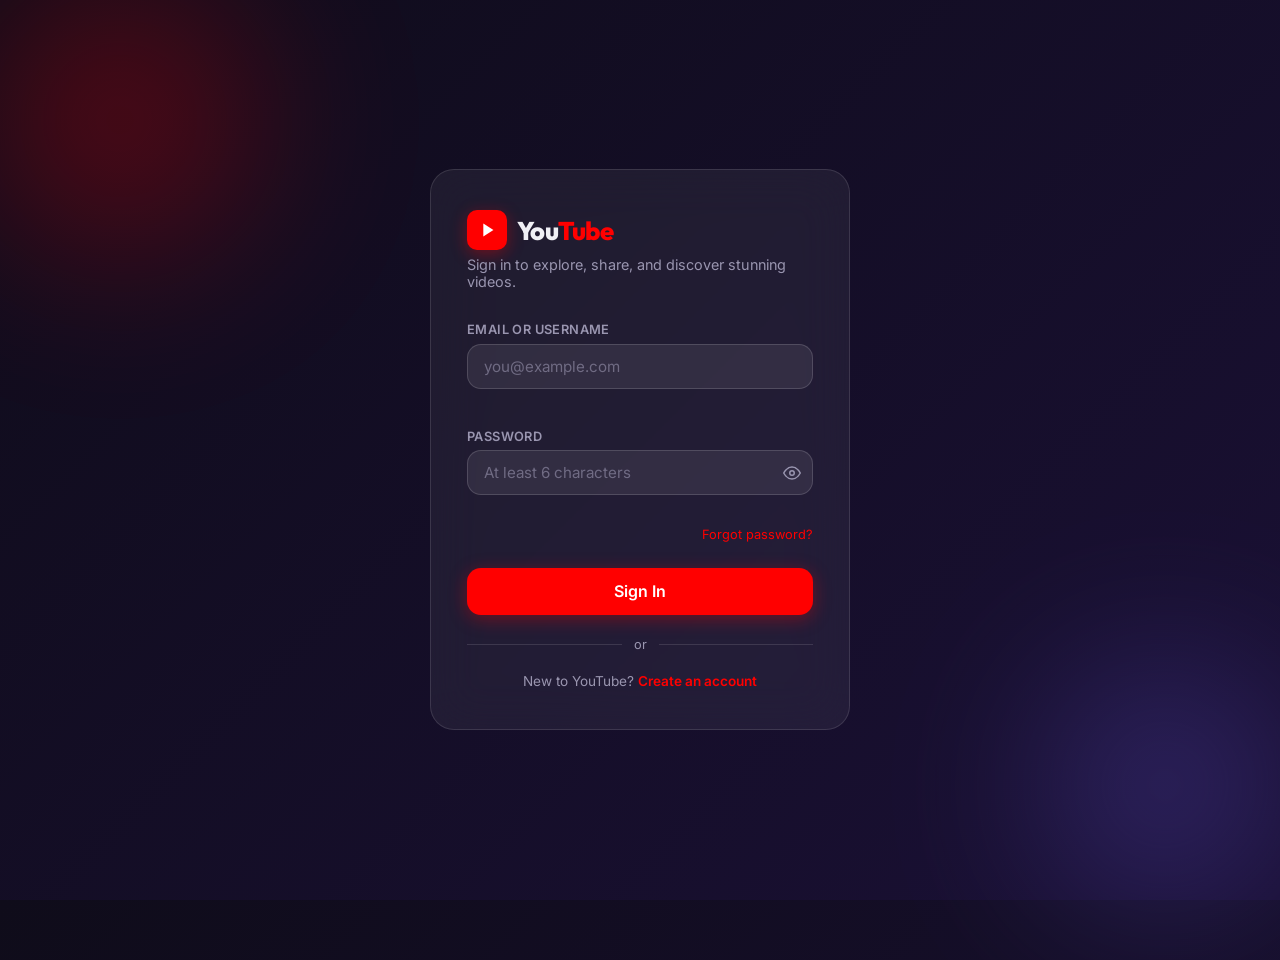
==== commit 9cd96317: "login" ====
--- a/index.html
+++ b/index.html
@@ -3,7 +3,7 @@
 <head>
   <meta charset="UTF-8" />
   <meta name="viewport" content="width=device-width, initial-scale=1.0" />
-  <title>ViewTube — Discover Stunning Videos</title>
+  <title>PicTube — Discover Stunning Images</title>
 
   <!-- Google Fonts: Inter (body) + Outfit (display headings) -->
   <link rel="preconnect" href="https://fonts.googleapis.com" />
@@ -32,32 +32,40 @@
   </button>
 
   <!-- Logo -->
-  <a class="logo" href="#feed" aria-label="ViewTube Home">
+  <a class="logo" href="index.html" aria-label="YouTube Home">
     <div class="logo-icon" aria-hidden="true">
       <svg width="18" height="18" viewBox="0 0 24 24" xmlns="http://www.w3.org/2000/svg">
         <path d="M23 7L16 12L23 17V7Z"/>
         <rect x="1" y="5" width="15" height="14" rx="2" ry="2"/>
       </svg>
     </div>
-    <span class="logo-text">View<span>Tube</span></span>
+    <span class="logo-text">You<span>Tube</span></span>
   </a>
 
-  <!-- Search Bar -->
-  <div class="search-wrapper" role="search">
-    <label class="visually-hidden" for="search-input">Search videos</label>
-    <input
-      type="search"
-      class="search-input"
-      id="search-input"
-      placeholder="Search videos, creators, categories…"
-      autocomplete="off"
-      aria-label="Search videos"
-    />
-    <button class="search-btn" aria-label="Submit search">
-      <svg xmlns="http://www.w3.org/2000/svg" viewBox="0 0 24 24"
-           fill="none" stroke="currentColor" stroke-width="2.5"
-           stroke-linecap="round" stroke-linejoin="round">
-        <circle cx="11" cy="11" r="8"/><line x1="21" y1="21" x2="16.65" y2="16.65"/>
+  <!-- Search Bar + Voice Search -->
+  <div class="search-container">
+    <div class="search-wrapper" role="search">
+      <label class="visually-hidden" for="search-input">Search videos</label>
+      <input
+        type="search"
+        class="search-input"
+        id="search-input"
+        placeholder="Search videos, channels, categories..."
+        autocomplete="off"
+        aria-label="Search videos"
+      />
+      <button class="search-btn" aria-label="Submit search">
+        <svg xmlns="http://www.w3.org/2000/svg" viewBox="0 0 24 24"
+             fill="none" stroke="currentColor" stroke-width="2.5"
+             stroke-linecap="round" stroke-linejoin="round">
+          <circle cx="11" cy="11" r="8"/><line x1="21" y1="21" x2="16.65" y2="16.65"/>
+        </svg>
+      </button>
+    </div>
+    <button class="mic-btn" id="voice-search-btn" aria-label="Search with your voice" title="Search with your voice">
+      <svg xmlns="http://www.w3.org/2000/svg" viewBox="0 0 24 24" fill="currentColor" width="18" height="18">
+        <path d="M12 14c1.66 0 3-1.34 3-3V5c0-1.66-1.34-3-3-3S9 3.34 9 5v6c0 1.66 1.34 3 3 3z"/>
+        <path d="M17 11c0 2.76-2.24 5-5 5s-5-2.24-5-5H5c0 3.53 2.61 6.43 6 6.92V21h2v-3.08c3.39-.49 6-3.39 6-6.92h-2z"/>
       </svg>
     </button>
   </div>
@@ -167,51 +175,50 @@
   <nav class="sidebar" id="sidebar" aria-label="Site navigation">
 
     <!-- Main Navigation -->
-    <div class="sidebar-section-title">Menu</div>
-
-    <a class="sidebar-item active" href="#feed" aria-label="Home">
+    <div class="sidebar-section-title">Explore</div>
+
+    <button class="sidebar-item active" id="sidebar-home" aria-label="Home">
       <svg xmlns="http://www.w3.org/2000/svg" viewBox="0 0 24 24">
         <path d="M3 9l9-7 9 7v11a2 2 0 0 1-2 2H5a2 2 0 0 1-2-2z"/>
         <polyline points="9 22 9 12 15 12 15 22"/>
       </svg>
       <span>Home</span>
-    </a>
-
-    <a class="sidebar-item" href="#subscriptions" aria-label="Subscriptions">
-      <svg xmlns="http://www.w3.org/2000/svg" viewBox="0 0 24 24">
-        <path d="M12 21a9 9 0 1 0 0-18 9 9 0 0 0 0 18z"/>
-        <polygon points="10 8 16 12 10 16 10 8"/>
+    </button>
+
+    <button class="sidebar-item" id="sidebar-shorts" aria-label="Shorts">
+      <svg xmlns="http://www.w3.org/2000/svg" viewBox="0 0 24 24" fill="none" stroke="currentColor" stroke-width="2" stroke-linecap="round" stroke-linejoin="round">
+        <path d="M22.54 6.42a2.78 2.78 0 0 0-1.94-2C18.88 4 12 4 12 4s-6.88 0-8.6.46a2.78 2.78 0 0 0-1.94 2A29 29 0 0 0 1 11.75a29 29 0 0 0 .46 5.33A2.78 2.78 0 0 0 3.4 19c1.72.46 8.6.46 8.6.46s6.88 0 8.6-.46a2.78 2.78 0 0 0 1.94-2 29 29 0 0 0 .46-5.25 29 29 0 0 0-.46-5.33z"/>
+        <polygon points="9.75 15.02 15.5 11.75 9.75 8.48 9.75 15.02"/>
+      </svg>
+      <span>Shorts</span>
+    </button>
+
+    <button class="sidebar-item" id="sidebar-subscriptions" aria-label="Subscriptions">
+      <svg xmlns="http://www.w3.org/2000/svg" viewBox="0 0 24 24" fill="none" stroke="currentColor" stroke-width="2" stroke-linecap="round" stroke-linejoin="round">
+        <path d="M12 2L2 7l10 5 10-5-10-5zM2 17l10 5 10-5M2 12l10 5 10-5"/>
       </svg>
       <span>Subscriptions</span>
-    </a>
-
-    <a class="sidebar-item" href="#library" aria-label="Library">
+    </button>
+
+    <div class="sidebar-divider" role="separator"></div>
+    <div class="sidebar-section-title">You</div>
+
+    <button class="sidebar-item" id="sidebar-library" aria-label="Library">
       <svg xmlns="http://www.w3.org/2000/svg" viewBox="0 0 24 24">
         <path d="M4 19.5A2.5 2.5 0 0 1 6.5 17H20"/>
         <path d="M6.5 2H20v20H6.5A2.5 2.5 0 0 1 4 19.5v-15A2.5 2.5 0 0 1 6.5 2z"/>
       </svg>
       <span>Library</span>
-    </a>
-
-    <div class="sidebar-divider" role="separator"></div>
-    <div class="sidebar-section-title">You</div>
-
-    <a class="sidebar-item" href="#liked" aria-label="Liked Videos">
+    </button>
+
+    <button class="sidebar-item" id="sidebar-liked" aria-label="Liked Videos">
       <svg xmlns="http://www.w3.org/2000/svg" viewBox="0 0 24 24">
         <path d="M20.84 4.61a5.5 5.5 0 0 0-7.78 0L12 5.67l-1.06-1.06a5.5 5.5 0 0 0-7.78 7.78l1.06 1.06L12 21.23l7.78-7.78 1.06-1.06a5.5 5.5 0 0 0 0-7.78z"/>
       </svg>
       <span>Liked Videos</span>
-    </a>
-
-    <a class="sidebar-item" href="#channel" aria-label="My Channel">
-      <svg xmlns="http://www.w3.org/2000/svg" viewBox="0 0 24 24">
-        <path d="M20 21v-2a4 4 0 0 0-4-4H8a4 4 0 0 0-4 4v2"/>
-        <circle cx="12" cy="7" r="4"/>
-      </svg>
-      <span>My Channel</span>
-    </a>
-
-    <button class="sidebar-item" aria-label="Settings">
+    </button>
+
+    <button class="sidebar-item" id="sidebar-settings" aria-label="Settings">
       <svg xmlns="http://www.w3.org/2000/svg" viewBox="0 0 24 24">
         <circle cx="12" cy="12" r="3"/>
         <path d="M19.4 15a1.65 1.65 0 0 0 .33 1.82l.06.06a2 2 0 0 1-2.83 2.83l-.06-.06a1.65 1.65 0 0 0-1.82-.33 1.65 1.65 0 0 0-1 1.51V21a2 2 0 0 1-4 0v-.09A1.65 1.65 0 0 0 9 19.4a1.65 1.65 0 0 0-1.82.33l-.06.06a2 2 0 0 1-2.83-2.83l.06-.06A1.65 1.65 0 0 0 4.68 15a1.65 1.65 0 0 0-1.51-1H3a2 2 0 0 1 0-4h.09A1.65 1.65 0 0 0 4.6 9a1.65 1.65 0 0 0-.33-1.82l-.06-.06a2 2 0 0 1 2.83-2.83l.06.06A1.65 1.65 0 0 0 9 4.68a1.65 1.65 0 0 0 1-1.51V3a2 2 0 0 1 4 0v.09a1.65 1.65 0 0 0 1 1.51 1.65 1.65 0 0 0 1.82-.33l.06-.06a2 2 0 0 1 2.83 2.83l-.06.06A1.65 1.65 0 0 0 19.4 9a1.65 1.65 0 0 0 1.51 1H21a2 2 0 0 1 0 4h-.09a1.65 1.65 0 0 0-1.51 1z"/>
@@ -225,265 +232,218 @@
   <!-- ── MAIN CONTENT ── -->
   <main class="main-content" id="main-content" role="main">
 
-    <!-- Home View -->
-    <div id="home-view" class="app-view">
-      <nav class="category-bar" id="category-bar" aria-label="Video categories"></nav>
-      <h2 class="section-title">Trending Videos</h2>
-      <div class="video-grid" id="video-grid" aria-label="Video feed" aria-live="polite"></div>
-    </div>
-
-    <!-- Watch View -->
-    <div id="watch-view" class="app-view" style="display: none;">
-      <div class="watch-layout">
-        <!-- Left side: Player and info -->
-        <div class="watch-main">
-          <!-- Custom Video Player Wrapper -->
-          <div class="video-player-container" id="video-player-container">
-            <!-- Video Player Background Glow (Ambient Mode) -->
-            <div class="ambient-glow" id="ambient-glow"></div>
-            
-            <video id="main-video" src="" preload="metadata" playsinline></video>
-            
-            <!-- Click-to-toggle play overlay -->
-            <div class="video-click-overlay" id="video-click-overlay">
-              <div class="video-center-icon" id="video-center-icon">
-                <svg viewBox="0 0 24 24" width="48" height="48"><path fill="currentColor" d="M8 5v14l11-7z"/></svg>
+    <!-- Category Chip Bar -->
+    <nav class="category-bar" id="category-bar" aria-label="Image categories"></nav>
+
+    <!-- Section heading -->
+    <h2 class="section-title" id="section-title">Discover Videos</h2>
+
+    <!-- Image Grid — populated dynamically by app.js -->
+    <div class="image-grid" id="image-grid" aria-label="Image feed" aria-live="polite"></div>
+
+  </main>
+
+</div><!-- /page-layout -->
+
+
+<!-- Mobile sidebar overlay (dark backdrop) -->
+<div class="sidebar-overlay" id="sidebar-overlay" aria-hidden="true"></div>
+
+
+<!-- ════════════════════════════════════════════════════════════
+     IMAGE DETAIL MODAL
+     Hidden by default; opened when user clicks an image card.
+     ════════════════════════════════════════════════════════════ -->
+<div class="modal-backdrop" id="detail-modal" role="dialog" aria-modal="true"
+     aria-labelledby="modal-title" aria-hidden="true">
+
+  <div class="modal" id="detail-modal-inner">
+    <!-- Close button -->
+    <button class="modal-close" id="close-detail-modal" aria-label="Close video detail">
+      <svg xmlns="http://www.w3.org/2000/svg" width="18" height="18" viewBox="0 0 24 24"
+           fill="none" stroke="currentColor" stroke-width="2.5" stroke-linecap="round" stroke-linejoin="round">
+        <line x1="18" y1="6" x2="6" y2="18"/><line x1="6" y1="6" x2="18" y2="18"/>
+      </svg>
+    </button>
+
+    <!-- Two-column layout: video | details -->
+    <div class="modal-layout">
+
+      <!-- Left: Custom Video Player Container -->
+      <div class="modal-image-pane">
+        <div class="video-container" id="video-container">
+          <video id="modal-video" src="" playsinline preload="auto"></video>
+          
+          <!-- Large center play indicator -->
+          <div class="large-play-overlay" id="large-play-overlay">
+            <svg viewBox="0 0 24 24" fill="currentColor" width="48" height="48">
+              <path d="M8 5v14l11-7z"/>
+            </svg>
+          </div>
+
+          <!-- Custom Controls overlay -->
+          <div class="video-controls" id="video-controls">
+            <!-- Progress Bar -->
+            <div class="progress-bar-container" id="progress-container">
+              <div class="progress-bar-hover-line"></div>
+              <div class="progress-bar-buffered" id="progress-buffered"></div>
+              <div class="progress-bar-elapsed" id="progress-elapsed"></div>
+              <div class="progress-bar-scrubber" id="progress-scrubber"></div>
+            </div>
+            <!-- Control buttons -->
+            <div class="controls-row">
+              <div class="controls-left">
+                <button class="player-control-btn" id="play-pause-btn" aria-label="Play">
+                  <svg xmlns="http://www.w3.org/2000/svg" viewBox="0 0 24 24" fill="currentColor" width="20" height="20" id="play-icon">
+                    <path d="M8 5v14l11-7z"/>
+                  </svg>
+                  <svg xmlns="http://www.w3.org/2000/svg" viewBox="0 0 24 24" fill="currentColor" width="20" height="20" id="pause-icon" style="display:none">
+                    <path d="M6 19h4V5H6v14zm8-14v14h4V5h-4z"/>
+                  </svg>
+                </button>
+                <div class="volume-container">
+                  <button class="player-control-btn" id="mute-btn" aria-label="Mute">
+                    <svg xmlns="http://www.w3.org/2000/svg" viewBox="0 0 24 24" fill="none" stroke="currentColor" stroke-width="2.5" width="18" height="18" id="volume-icon">
+                      <polygon points="11 5 6 9 2 9 2 15 6 15 11 19 11 5"/>
+                      <path d="M19.07 4.93a10 10 0 0 1 0 14.14M15.54 8.46a5 5 0 0 1 0 7.07"/>
+                    </svg>
+                  </button>
+                  <input type="range" class="volume-slider" id="volume-slider" min="0" max="1" step="0.05" value="1" aria-label="Volume" />
+                </div>
+                <div class="time-display">
+                  <span id="time-current">0:00</span> / <span id="time-duration">0:00</span>
+                </div>
               </div>
-            </div>
-
-            <!-- Custom controls overlay -->
-            <div class="video-controls" id="video-controls">
-              <!-- Progress Bar -->
-              <div class="progress-bar-container" id="progress-container">
-                <div class="progress-bar-hover" id="progress-hover"></div>
-                <div class="progress-bar-buffered" id="progress-buffered"></div>
-                <div class="progress-bar-current" id="progress-current"></div>
-                <div class="progress-bar-scrubber" id="progress-scrubber"></div>
-              </div>
-              
-              <div class="controls-row">
-                <div class="controls-left">
-                  <!-- Play / Pause -->
-                  <button class="player-btn" id="player-play-btn" aria-label="Play">
-                    <svg class="play-icon" viewBox="0 0 24 24" width="20" height="20"><path fill="currentColor" d="M8 5v14l11-7z"/></svg>
-                    <svg class="pause-icon" viewBox="0 0 24 24" width="20" height="20" style="display: none;"><path fill="currentColor" d="M6 19h4V5H6v14zm8-14v14h4V5h-4z"/></svg>
-                  </button>
-                  
-                  <!-- Volume -->
-                  <div class="volume-container">
-                    <button class="player-btn" id="player-mute-btn" aria-label="Mute">
-                      <svg class="volume-high-icon" viewBox="0 0 24 24" width="20" height="20"><path fill="currentColor" d="M3 9v6h4l5 5V4L7 9H3zm13.5 3c0-1.77-1.02-3.29-2.5-4.03v8.05c1.48-.73 2.5-2.25 2.5-4.02zM14 3.23v2.06c2.89.86 5 3.54 5 6.71s-2.11 5.85-5 6.71v2.06c4.01-.91 7-4.49 7-8.77s-2.99-7.86-7-8.77z"/></svg>
-                      <svg class="volume-mute-icon" viewBox="0 0 24 24" width="20" height="20" style="display: none;"><path fill="currentColor" d="M16.5 12c0-1.77-1.02-3.29-2.5-4.03v2.21l2.45 2.45c.03-.21.05-.42.05-.63zm2.5 0c0 .94-.2 1.82-.54 2.64l1.51 1.51C20.63 14.91 21 13.5 21 12c0-4.28-2.99-7.86-7-8.77v2.06c2.89.86 5 3.54 5 6.71zM4.27 3L3 4.27 7.73 9H3v6h4l5 5v-6.73l4.25 4.25c-.67.52-1.42.93-2.25 1.18v2.06c1.38-.31 2.63-.95 3.69-1.81L19.73 21 21 19.73l-9-9L4.27 3zM12 4L9.91 6.09 12 8.18V4z"/></svg>
-                    </button>
-                    <input type="range" class="volume-slider" id="volume-slider" min="0" max="1" step="0.05" value="1" aria-label="Volume slider" />
-                  </div>
-                  
-                  <!-- Time Display -->
-                  <div class="time-display">
-                    <span id="current-time">0:00</span> / <span id="duration-time">0:00</span>
+              <div class="controls-right">
+                <div class="speed-container">
+                  <button class="player-control-btn" id="speed-btn" aria-label="Playback Speed">1.0x</button>
+                  <div class="speed-menu" id="speed-menu">
+                    <button class="speed-option" data-speed="0.5">0.5x</button>
+                    <button class="speed-option active" data-speed="1.0">Normal</button>
+                    <button class="speed-option" data-speed="1.5">1.5x</button>
+                    <button class="speed-option" data-speed="2.0">2.0x</button>
                   </div>
                 </div>
-                
-                <div class="controls-right">
-                  <!-- Playback Speed -->
-                  <div class="speed-container">
-                    <button class="player-btn" id="player-speed-btn" aria-label="Playback speed" style="font-size: 0.85rem; font-weight: 600; width: auto; padding: 0 0.5rem;">
-                      1.0x
-                    </button>
-                    <div class="speed-dropdown" id="speed-dropdown">
-                      <button data-speed="0.5">0.5x</button>
-                      <button data-speed="0.75">0.75x</button>
-                      <button data-speed="1" class="active">Normal</button>
-                      <button data-speed="1.25">1.25x</button>
-                      <button data-speed="1.5">1.5x</button>
-                      <button data-speed="2">2x</button>
-                    </div>
-                  </div>
-
-                  <!-- Theater Mode -->
-                  <button class="player-btn" id="theater-btn" aria-label="Theater mode">
-                    <svg class="theater-icon" viewBox="0 0 24 24" width="20" height="20"><path fill="currentColor" d="M19 6H5c-1.1 0-2 .9-2 2v8c0 1.1.9 2 2 2h14c1.1 0 2-.9 2-2V8c0-1.1-.9-2-2-2zm0 10H5V8h14v8z"/></svg>
-                  </button>
-                  
-                  <!-- Fullscreen -->
-                  <button class="player-btn" id="fullscreen-btn" aria-label="Fullscreen">
-                    <svg class="fullscreen-enter-icon" viewBox="0 0 24 24" width="20" height="20"><path fill="currentColor" d="M7 14H5v5h5v-2H7v-3zm-2-4h2V7h3V5H5v5zm12 7h-3v2h5v-5h-2v3zM14 5v2h3v3h2V5h-5z"/></svg>
-                    <svg class="fullscreen-exit-icon" viewBox="0 0 24 24" width="20" height="20" style="display: none;"><path fill="currentColor" d="M5 16h3v3h2v-5H5v2zm3-8H5v2h5V5H8v3zm6 11h2v-3h3v-2h-5v5zm2-11V5h-2v5h5V8h-3z"/></svg>
-                  </button>
-                </div>
+                <button class="player-control-btn" id="theater-btn" aria-label="Theater Mode" title="Theater Mode">
+                  <svg xmlns="http://www.w3.org/2000/svg" viewBox="0 0 24 24" fill="none" stroke="currentColor" stroke-width="2" width="18" height="18">
+                    <rect x="2" y="4" width="20" height="16" rx="2" ry="2"/>
+                  </svg>
+                </button>
+                <button class="player-control-btn" id="fullscreen-btn" aria-label="Fullscreen" title="Fullscreen">
+                  <svg xmlns="http://www.w3.org/2000/svg" viewBox="0 0 24 24" fill="none" stroke="currentColor" stroke-width="2.5" width="18" height="18">
+                    <path d="M8 3H5a2 2 0 0 0-2 2v3m18 0V5a2 2 0 0 0-2-2h-3m0 18h3a2 2 0 0 0 2-2v-3M3 16v3a2 2 0 0 0 2 2h3"/>
+                  </svg>
+                </button>
               </div>
             </div>
           </div>
-          
-          <!-- Video Details -->
-          <h1 class="video-title" id="video-title">Video Title</h1>
-          
-          <div class="video-metadata-row">
-            <div class="channel-info-container">
-              <a href="#" class="channel-link" id="video-channel-link">
-                <img class="channel-avatar" id="video-channel-avatar" src="" alt="Channel Avatar" />
-                <div class="channel-meta">
-                  <span class="channel-name" id="video-channel-name">Channel Name</span>
-                  <span class="sub-count" id="video-sub-count">1.2M subscribers</span>
-                </div>
-              </a>
-              <button class="subscribe-btn" id="subscribe-btn">Subscribe</button>
+        </div>
+      </div>
+
+      <!-- Right: Details + Interactions + Comments -->
+      <div class="modal-details-pane">
+
+        <!-- Category tag -->
+        <span class="modal-category-tag" id="modal-category-tag"></span>
+
+        <!-- Title -->
+        <h2 class="modal-title" id="modal-title"></h2>
+
+        <!-- Uploader info & Subscribe button -->
+        <div class="modal-uploader-row">
+          <div class="modal-uploader">
+            <div class="modal-uploader-avatar">
+              <img id="modal-uploader-avatar" src="" alt="" loading="lazy" />
             </div>
-            
-            <div class="video-actions">
-              <button class="action-btn" id="video-like-btn">
-                <svg viewBox="0 0 24 24" width="18" height="18"><path fill="currentColor" d="M1 21h4V9H1v12zm22-11c0-1.1-.9-2-2-2h-6.31l.95-4.57.03-.32c0-.41-.17-.79-.44-1.06L14.17 1 7.59 7.59C7.22 7.95 7 8.45 7 9v10c0 1.1.9 2 2 2h9c.83 0 1.54-.5 1.84-1.22l3.02-7.05c.09-.23.14-.47.14-.73v-2z"/></svg>
-                <span id="video-likes">0</span>
-              </button>
-              <button class="action-btn" id="video-dislike-btn">
-                <svg viewBox="0 0 24 24" width="18" height="18"><path fill="currentColor" d="M19 15h4V3h-4v12zm-4 7c1.1 0 2-.9 2-2V10c0-.83-.5-1.54-1.22-1.84L12.73 1.1c-.22-.09-.46-.1-.68-.1H12c-.55 0-1 .45-1 1v1l.91 4.57L5.59 13.06C5.22 13.41 5 13.91 5 14.47v5.53c0 1.1.9 2 2 2h8.31l-.31 1.57-.03.32c0 .41.17.79.44 1.06l1.2 1.2z"/></svg>
-              </button>
-              <button class="action-btn" id="video-share-btn">
-                <svg viewBox="0 0 24 24" width="18" height="18"><path fill="currentColor" d="M18 16.08c-.76 0-1.44.3-1.96.77L8.91 12.7c.05-.23.09-.46.09-.7s-.04-.47-.09-.7l7.05-4.11c.54.5 1.25.81 2.04.81 1.66 0 3-1.34 3-3s-1.34-3-3-3-3 1.34-3 3c0 .24.04.47.09.7L8.04 9.81C7.5 9.31 6.79 9 6 9c-1.66 0-3 1.34-3 3s1.34 3 3 3c.79 0 1.5-.31 2.04-.81l7.12 4.16c-.05.21-.08.43-.08.65 0 1.61 1.31 2.92 2.92 2.92 1.61 0 2.92-1.31 2.92-2.92s-1.31-2.92-2.92-2.92z"/></svg>
-                Share
-              </button>
-              <button class="action-btn" id="video-watch-later-btn">
-                <svg viewBox="0 0 24 24" width="18" height="18"><path fill="currentColor" d="M11.99 2C6.47 2 2 6.48 2 12s4.47 10 9.99 10C17.52 22 22 17.52 22 12S17.52 2 11.99 2zM12 20c-4.42 0-8-3.58-8-8s3.58-8 8-8 8 3.58 8 8-3.58 8-8 8zm.5-13H11v6l5.25 3.15.75-1.23-4.5-2.67V7z"/></svg>
-                Watch Later
-              </button>
+            <div>
+              <p class="modal-uploader-name" id="modal-uploader-name"></p>
+              <p class="modal-uploader-sub" id="modal-uploader-subs">Loading subscribers...</p>
             </div>
           </div>
-          
-          <!-- Collapsible Description Box -->
-          <div class="video-description-box" id="description-box">
-            <div class="description-meta">
-              <span class="views-count" id="video-views-count">142,392 views</span>
-              <span class="upload-date" id="video-upload-date">Jun 30, 2026</span>
-              <span class="category-tag" id="video-category-tag">Nature</span>
-            </div>
-            <p class="description-text" id="video-description-text">Description goes here...</p>
-            <button class="description-toggle" id="description-toggle">Show more</button>
+          <button class="subscribe-btn" id="subscribe-btn">Subscribe</button>
+        </div>
+
+        <!-- Description -->
+        <p class="modal-description" id="modal-description"></p>
+
+        <!-- Stats -->
+        <div class="modal-stats">
+          <span id="modal-views"></span>
+          <span>•</span>
+          <span id="modal-time"></span>
+        </div>
+
+        <!-- ── Interaction Panel ── -->
+        <div class="interaction-panel">
+
+          <!-- Like Button -->
+          <button class="action-btn like-btn" id="like-btn" aria-label="Like this image" aria-pressed="false">
+            <svg xmlns="http://www.w3.org/2000/svg" viewBox="0 0 24 24"
+                 fill="none" stroke="currentColor" stroke-width="2" stroke-linecap="round" stroke-linejoin="round">
+              <path d="M20.84 4.61a5.5 5.5 0 0 0-7.78 0L12 5.67l-1.06-1.06a5.5 5.5 0 0 0-7.78 7.78l1.06 1.06L12 21.23l7.78-7.78 1.06-1.06a5.5 5.5 0 0 0 0-7.78z"/>
+            </svg>
+            <span id="like-count">0</span>
+          </button>
+
+          <!-- Share Button -->
+          <button class="action-btn" id="share-btn" aria-label="Share this image">
+            <svg xmlns="http://www.w3.org/2000/svg" viewBox="0 0 24 24"
+                 fill="none" stroke="currentColor" stroke-width="2" stroke-linecap="round" stroke-linejoin="round">
+              <circle cx="18" cy="5" r="3"/>
+              <circle cx="6" cy="12" r="3"/>
+              <circle cx="18" cy="19" r="3"/>
+              <line x1="8.59" y1="13.51" x2="15.42" y2="17.49"/>
+              <line x1="15.41" y1="6.51" x2="8.59" y2="10.49"/>
+            </svg>
+            Share
+          </button>
+
+          <!-- Download Button -->
+          <button class="action-btn" id="download-btn" aria-label="Download this image">
+            <svg xmlns="http://www.w3.org/2000/svg" viewBox="0 0 24 24"
+                 fill="none" stroke="currentColor" stroke-width="2" stroke-linecap="round" stroke-linejoin="round">
+              <path d="M21 15v4a2 2 0 0 1-2 2H5a2 2 0 0 1-2-2v-4"/>
+              <polyline points="7 10 12 15 17 10"/>
+              <line x1="12" y1="15" x2="12" y2="3"/>
+            </svg>
+            Download
+          </button>
+
+        </div><!-- /interaction-panel -->
+
+        <!-- ── Comments Section ── -->
+        <div class="comments-section">
+          <h3 class="comments-title">Comments</h3>
+
+          <!-- Comment input -->
+          <div class="comment-input-row">
+            <textarea
+              class="comment-input"
+              id="comment-input"
+              placeholder="Add a comment…"
+              rows="1"
+              aria-label="Write a comment"
+            ></textarea>
+            <button class="comment-submit-btn" id="comment-submit" aria-label="Post comment">
+              Post
+            </button>
           </div>
-          
-          <!-- Comments Area -->
-          <div class="watch-comments">
-            <div class="comments-header">
-              <span class="comments-count" id="comments-count">2 comments</span>
-              <div class="sort-container">
-                <button class="sort-btn" id="sort-btn">
-                  <svg viewBox="0 0 24 24" width="18" height="18"><path fill="currentColor" d="M3 18h6v-2H3v2zM3 5v2h18V5H3zm0 7h12v-2H3v2z"/></svg>
-                  Sort by
-                </button>
-                <div class="sort-dropdown" id="sort-dropdown">
-                  <button data-sort="top" class="active">Top comments</button>
-                  <button data-sort="newest">Newest first</button>
-                </div>
-              </div>
-            </div>
-            
-            <!-- Comment Input -->
-            <div class="comment-input-row">
-              <img class="user-avatar" id="comment-user-avatar" src="https://api.dicebear.com/7.x/avataaars/svg?seed=guest" alt="Your avatar" />
-              <div class="comment-input-wrapper">
-                <textarea id="comment-input-textarea" placeholder="Add a comment..." rows="1"></textarea>
-                <div class="comment-buttons" id="comment-buttons" style="display: none;">
-                  <button class="cancel-btn" id="comment-cancel">Cancel</button>
-                  <button class="submit-btn" id="comment-submit-btn" disabled>Comment</button>
-                </div>
-              </div>
-            </div>
-            
-            <div class="comments-list" id="watch-comments-list"></div>
-          </div>
+
+          <!-- Comments list — populated by app.js -->
+          <div class="comments-list" id="comments-list" aria-live="polite"></div>
         </div>
-        
-        <!-- Right side: Sidebar Recommendations -->
-        <div class="watch-sidebar">
-          <h3 class="recommendations-title">Up next</h3>
-          <div class="recommended-videos-list" id="recommended-videos"></div>
-        </div>
-      </div>
-    </div>
-
-    <!-- Channel View -->
-    <div id="channel-view" class="app-view" style="display: none;">
-      <div class="channel-banner-container">
-        <img class="channel-banner" id="channel-banner" src="https://images.unsplash.com/photo-1618005182384-a83a8bd57fbe?w=1200&q=80" alt="Channel Banner" />
-      </div>
-      <div class="channel-header-info">
-        <img class="channel-header-avatar" id="channel-header-avatar" src="" alt="Channel Avatar" />
-        <div class="channel-header-details">
-          <h1 class="channel-header-name" id="channel-header-name">Channel Name</h1>
-          <p class="channel-header-meta">
-            <span class="channel-username" id="channel-header-handle">@creator</span>
-            <span class="dot">•</span>
-            <span class="channel-subs" id="channel-header-subs">1.2M subscribers</span>
-            <span class="dot">•</span>
-            <span class="channel-video-count" id="channel-header-video-count">12 videos</span>
-          </p>
-          <p class="channel-header-desc" id="channel-header-desc">Channel description details go here...</p>
-          <button class="channel-subscribe-btn subscribe-btn" id="channel-page-subscribe-btn">Subscribe</button>
-        </div>
-      </div>
-      
-      <!-- Channel Navigation Tabs -->
-      <div class="channel-tabs">
-        <button class="tab-item active" data-tab="videos">Videos</button>
-        <button class="tab-item" data-tab="about">About</button>
-      </div>
-      
-      <div class="channel-tab-content">
-        <!-- Videos Tab -->
-        <div class="tab-panel" id="channel-panel-videos">
-          <div class="video-grid" id="channel-videos-grid"></div>
-        </div>
-        <!-- About Tab -->
-        <div class="tab-panel" id="channel-panel-about" style="display: none;">
-          <div class="channel-about-info">
-            <h3>Description</h3>
-            <p id="channel-about-desc">No description available.</p>
-            <h3 style="margin-top: 1.5rem;">Stats</h3>
-            <p>Joined: Jun 12, 2024</p>
-            <p id="channel-about-views">Total Views: 2.4M views</p>
-          </div>
-        </div>
-      </div>
-    </div>
-
-    <!-- Subscriptions View -->
-    <div id="subscriptions-view" class="app-view" style="display: none;">
-      <h2 class="section-title">Subscriptions Feed</h2>
-      <div class="video-grid" id="subscriptions-grid" aria-live="polite"></div>
-    </div>
-
-    <!-- Liked Videos View -->
-    <div id="liked-view" class="app-view" style="display: none;">
-      <h2 class="section-title">Liked Videos</h2>
-      <div class="video-grid" id="liked-grid" aria-live="polite"></div>
-    </div>
-
-    <!-- Library View -->
-    <div id="library-view" class="app-view" style="display: none;">
-      <div class="library-section" style="margin-bottom: 2rem;">
-        <div style="display: flex; justify-content: space-between; align-items: center; margin-bottom: 1rem;">
-          <h2 class="section-title" style="margin-bottom: 0;">History</h2>
-          <button id="clear-history-btn" class="action-btn" style="font-size: 0.8rem; padding: 0.35rem 0.75rem; border: 1px solid var(--border-strong); border-radius: 99px;">Clear All History</button>
-        </div>
-        <div class="video-grid" id="history-grid" aria-live="polite"></div>
-      </div>
-      <div class="library-section">
-        <h2 class="section-title">Watch Later</h2>
-        <div class="video-grid" id="watch-later-grid" aria-live="polite"></div>
-      </div>
-    </div>
-
-  </main>
-
-</div><!-- /page-layout -->
-
-<!-- Mobile sidebar overlay (dark backdrop) -->
-<div class="sidebar-overlay" id="sidebar-overlay" aria-hidden="true"></div>
+
+      </div><!-- /modal-details-pane -->
+    </div><!-- /modal-layout -->
+  </div><!-- /modal -->
+</div><!-- /detail-modal -->
+
 
 <!-- ════════════════════════════════════════════════════════════
      UPLOAD MODAL
      ════════════════════════════════════════════════════════════ -->
-<div class="modal-backdrop" id="upload-modal" role="dialog" aria-modal="true" aria-labelledby="upload-modal-title" aria-hidden="true">
-  <div class="modal" id="upload-modal-inner">
+<div class="modal-backdrop upload-modal" id="upload-modal" role="dialog" aria-modal="true" aria-labelledby="upload-title-heading" aria-hidden="true">
+  <div class="modal">
     <!-- Close button -->
     <button class="modal-close" id="close-upload-modal" aria-label="Close upload modal">
       <svg xmlns="http://www.w3.org/2000/svg" width="18" height="18" viewBox="0 0 24 24"
@@ -492,64 +452,64 @@
       </svg>
     </button>
 
-    <div class="upload-modal-content">
-      <h2 id="upload-modal-title" style="margin-bottom: 1.25rem; font-family: var(--font-display);">Upload Video</h2>
-      <form id="upload-form" class="login-form">
-        <!-- Drag & Drop Zone -->
-        <div class="drop-zone" id="drop-zone" tabindex="0">
-          <div id="drop-content">
-            <svg xmlns="http://www.w3.org/2000/svg" width="40" height="40" viewBox="0 0 24 24"
-                 fill="none" stroke="currentColor" stroke-width="2" stroke-linecap="round" stroke-linejoin="round"
-                 style="margin: 0 auto 0.75rem; color: var(--accent); opacity: 0.85;">
-              <path d="M21 15v4a2 2 0 0 1-2 2H5a2 2 0 0 1-2-2v-4"/>
-              <polyline points="17 8 12 3 7 8"/>
-              <line x1="12" y1="3" x2="12" y2="15"/>
-            </svg>
-            <p style="font-weight: 500; font-size: 0.9rem;">Drag and drop file to upload</p>
-            <p class="text-xs text-muted" style="margin-top: 0.25rem;">(or click to browse local files)</p>
-          </div>
-          <img id="drop-preview" style="display: none; width: 100%; height: 160px; object-fit: cover; border-radius: var(--radius-sm);" alt="Upload preview" />
-          <input type="file" id="file-input" accept="video/*" style="display: none;" />
+    <div class="upload-modal-header">
+      <h2 class="upload-modal-title" id="upload-title-heading">Upload Video</h2>
+    </div>
+    
+    <form class="upload-form" id="upload-form">
+      <div class="drop-zone" id="drop-zone" tabindex="0">
+        <div id="drop-content">
+          <svg xmlns="http://www.w3.org/2000/svg" viewBox="0 0 24 24" fill="none" stroke="currentColor" stroke-width="2" width="40" height="40">
+            <polyline points="16 16 12 12 8 16"/>
+            <line x1="12" y1="12" x2="12" y2="21"/>
+            <path d="M20.39 18.39A5 5 0 0 0 18 9h-1.26A8 8 0 1 0 3 16.3"/>
+            <line x1="12" y1="12" x2="12" y2="3"/>
+          </svg>
+          <p>Drag & drop video file or <span>browse</span></p>
         </div>
-
-        <div class="field-group">
-          <label for="upload-title">Title *</label>
-          <div class="input-wrapper">
-            <input type="text" id="upload-title" required placeholder="Name your video..." />
-          </div>
-        </div>
-
-        <div class="field-group">
-          <label for="upload-category">Category *</label>
-          <div class="input-wrapper">
-            <select id="upload-category" required style="width: 100%; padding: 0.65rem 1rem; border: 1.5px solid var(--input-border); border-radius: var(--radius); background: var(--input-bg); color: var(--text-primary);">
-              <option value="Music">Music</option>
-              <option value="Gaming">Gaming</option>
-              <option value="Technology">Technology</option>
-              <option value="Nature">Nature</option>
-              <option value="Cooking">Cooking</option>
-              <option value="Animals">Animals</option>
-            </select>
-          </div>
-        </div>
-
-        <div class="field-group">
-          <label for="upload-desc">Description</label>
-          <div class="input-wrapper">
-            <textarea id="upload-desc" rows="3" placeholder="Tell viewers about your video..." style="width: 100%; padding: 0.65rem 1rem; border: 1.5px solid var(--input-border); border-radius: var(--radius); background: var(--input-bg); color: var(--text-primary); font-family: inherit; resize: vertical; outline: none;"></textarea>
-          </div>
-        </div>
-
-        <div class="field-group">
-          <label for="upload-url">Mock Video URL (Optional)</label>
-          <div class="input-wrapper">
-            <input type="text" id="upload-url" placeholder="e.g. http://commondatastorage.googleapis.com/gtv-videos-bucket/sample/BigBuckBunny.mp4" />
-          </div>
-        </div>
-
-        <button type="submit" class="login-btn" id="upload-submit-btn">Publish Video</button>
-      </form>
+        <img class="drop-zone-preview" id="drop-preview" src="" alt="Video Preview" />
+      </div>
+      <input type="file" id="file-input" accept="video/*,image/*" />
+
+      <div class="upload-field">
+        <label for="upload-title">Title</label>
+        <input type="text" id="upload-title" placeholder="Add a title that describes your video" required />
+      </div>
+
+      <div class="upload-field">
+        <label for="upload-category">Category</label>
+        <select id="upload-category" required>
+          <option value="">Select Category</option>
+          <option value="Music">Music</option>
+          <option value="Gaming">Gaming</option>
+          <option value="Tech">Tech</option>
+          <option value="Animals">Animals</option>
+          <option value="Abstract">Abstract</option>
+          <option value="Minimalism">Minimalism</option>
+        </select>
+      </div>
+
+      <div class="upload-field">
+        <label for="upload-desc">Description</label>
+        <textarea id="upload-desc" placeholder="Tell viewers about your video" rows="3"></textarea>
+      </div>
+
+      <button type="submit" class="upload-submit-btn">Publish</button>
+    </form>
+  </div>
+</div>
+
+<!-- Voice Search Overlay -->
+<div class="voice-overlay" id="voice-overlay" aria-hidden="true">
+  <div class="voice-overlay-content">
+    <div class="pulse-ring">
+      <svg xmlns="http://www.w3.org/2000/svg" viewBox="0 0 24 24" fill="currentColor" width="32" height="32">
+        <path d="M12 14c1.66 0 3-1.34 3-3V5c0-1.66-1.34-3-3-3S9 3.34 9 5v6c0 1.66 1.34 3 3 3z"/>
+        <path d="M17 11c0 2.76-2.24 5-5 5s-5-2.24-5-5H5c0 3.53 2.61 6.43 6 6.92V21h2v-3.08c3.39-.49 6-3.39 6-6.92h-2z"/>
+      </svg>
     </div>
+    <p class="voice-status" id="voice-status">Listening...</p>
+    <button class="voice-close-btn" id="voice-close-btn">&times;</button>
   </div>
 </div>
 
--- a/style.css
+++ b/style.css
@@ -1,131 +1,90 @@
 /*
- * style.css — PicTube Global Stylesheet
- * ════════════════════════════════════════════════════════════════
- * TABLE OF CONTENTS
- *   1.  CSS Custom Properties (Design Tokens)
- *   2.  CSS Reset & Base Styles
- *   3.  Typography Scale
- *   4.  Header / Navigation Bar
- *   5.  Sidebar
- *   6.  Main Content Layout
- *   7.  Category Chips
- *   8.  Image Grid & Cards
- *   9.  Image Detail Modal
- *  10.  Upload Modal
- *  11.  Toast Notification System
- *  12.  Utility Classes
- *  13.  Animations & Keyframes
- *  14.  Responsive Breakpoints (Tablet → Mobile)
+ * style.css — YouTube replica global stylesheet
  * ════════════════════════════════════════════════════════════════
  */
 
-
-/* ═══════════════════════════════════════════════════════════════
-   1. CSS CUSTOM PROPERTIES (Design Tokens)
-   Using CSS variables means we can switch the entire theme by
-   changing ONE root class — no duplication needed.
-   ─────────────────────────────────────────────────────────────── */
-
-/* ── DARK THEME (default) ── */
 :root {
-  /* Backgrounds — layered from deepest to shallowest */
-  --bg-app:       #0f1117;   /* overall page background */
-  --bg-surface:   #16181f;   /* cards, modals, sidebar */
-  --bg-elevated:  #1e2029;   /* hover states, input backgrounds */
-  --bg-overlay:   rgba(0, 0, 0, 0.7); /* modal backdrop */
-
-  /* Brand accent */
-  --accent:       #e63950;
-  --accent-hover: #ff4d6a;
-  --accent-muted: rgba(230, 57, 80, 0.15);
-  --accent-glow:  rgba(230, 57, 80, 0.3);
-
-  /* Text hierarchy */
-  --text-primary:   #f0f0f5;
-  --text-secondary: #9a96b0;
-  --text-muted:     #5c5a72;
-
-  /* Borders & dividers */
-  --border:       rgba(255, 255, 255, 0.08);
-  --border-strong:rgba(255, 255, 255, 0.14);
-
-  /* Interactive elements */
-  --input-bg:     rgba(255, 255, 255, 0.06);
-  --btn-ghost:    rgba(255, 255, 255, 0.07);
+  /* Dark Mode Variables (Default Theme) */
+  --bg-app:          #0f0f0f;
+  --bg-surface:      #0f0f0f;
+  --bg-elevated:     #212121;
+  --bg-overlay:      rgba(0, 0, 0, 0.6);
+
+  --accent:          #ff0000; /* YouTube Red */
+  --accent-hover:    #cc0000;
+  --accent-muted:    rgba(255, 0, 0, 0.12);
+  --accent-glow:     rgba(255, 0, 0, 0.3);
+
+  --text-primary:    #f1f1f1;
+  --text-secondary:  #aaaaaa;
+  --text-muted:      #606060;
+
+  --border:          rgba(255, 255, 255, 0.08);
+  --border-strong:   rgba(255, 255, 255, 0.18);
+
+  --input-bg:        #121212;
+  --btn-ghost:       rgba(255, 255, 255, 0.06);
   --btn-ghost-hover: rgba(255, 255, 255, 0.12);
 
-  /* Semantic colors */
-  --like-color:   #ff4757;
-  --success:      #2ed573;
-  --info:         #1e90ff;
-  --warning:      #ffa502;
-  --error:        #ff6b6b;
-
-  /* Shadows */
-  --shadow-sm:    0 2px 8px rgba(0,0,0,0.3);
-  --shadow-md:    0 4px 20px rgba(0,0,0,0.4);
-  --shadow-lg:    0 8px 40px rgba(0,0,0,0.55);
-  --card-shadow:  0 2px 12px rgba(0,0,0,0.35);
-  --card-hover-shadow: 0 8px 32px rgba(0,0,0,0.5);
-
-  /* Layout dimensions */
-  --sidebar-width:       220px;
-  --sidebar-width-icons: 70px;
-  --header-height:       64px;
-
-  /* Border radius scale */
-  --radius-sm: 8px;
-  --radius-md: 12px;
-  --radius-lg: 18px;
-  --radius-xl: 24px;
-
-  /* Animation speed */
-  --transition: 0.25s ease;
-  --transition-slow: 0.4s ease;
-
-  /* Fonts */
+  --like-color:      #ff4757;
+  --success:         #2ed573;
+  --info:            #1e90ff;
+  --warning:         #ffa502;
+  --error:           #ff6b6b;
+
+  --shadow-sm:       0 2px 6px rgba(0,0,0,0.5);
+  --shadow-md:       0 4px 18px rgba(0,0,0,0.6);
+  --shadow-lg:       0 8px 30px rgba(0,0,0,0.7);
+  --card-shadow:     none;
+  --card-hover-shadow: none;
+
+  --sidebar-width:       240px;
+  --sidebar-width-icons: 72px;
+  --header-height:       56px;
+
+  --radius-sm: 4px;
+  --radius-md: 8px;
+  --radius-lg: 12px;
+  --radius-xl: 16px;
+  --radius-xl-inner: 12px;
+
+  --transition: 0.2s cubic-bezier(0.4, 0, 0.2, 1);
+  --transition-slow: 0.35s ease;
+
   --font-body:    'Inter', system-ui, sans-serif;
   --font-display: 'Outfit', 'Inter', sans-serif;
 
-  /* Scrollbar */
-  --scrollbar-thumb: rgba(255,255,255,0.12);
+  --scrollbar-thumb: rgba(255,255,255,0.15);
   --scrollbar-track: transparent;
 }
 
-/* ── LIGHT THEME ── */
-/* Applied when the <html> element has class="light-mode" */
+/* Light Mode Variables override */
 html.light-mode {
-  --bg-app:         #f4f5f8;
-  --bg-surface:     #ffffff;
-  --bg-elevated:    #eef0f5;
-  --bg-overlay:     rgba(0, 0, 0, 0.5);
-
-  --text-primary:   #0f1117;
-  --text-secondary: #5a5880;
-  --text-muted:     #9a96b0;
-
-  --border:         rgba(0, 0, 0, 0.07);
-  --border-strong:  rgba(0, 0, 0, 0.12);
-
-  --input-bg:       rgba(0, 0, 0, 0.04);
-  --btn-ghost:      rgba(0, 0, 0, 0.05);
-  --btn-ghost-hover:rgba(0, 0, 0, 0.09);
-
-  --shadow-sm:    0 2px 8px rgba(0,0,0,0.08);
-  --shadow-md:    0 4px 20px rgba(0,0,0,0.12);
-  --shadow-lg:    0 8px 40px rgba(0,0,0,0.16);
-  --card-shadow:  0 2px 8px rgba(0,0,0,0.08);
-  --card-hover-shadow: 0 6px 24px rgba(0,0,0,0.16);
-
-  --scrollbar-thumb: rgba(0,0,0,0.15);
-}
-
-
-/* ═══════════════════════════════════════════════════════════════
-   2. CSS RESET & BASE STYLES
-   ─────────────────────────────────────────────────────────────── */
-
-/* Modern box-sizing reset — padding and border don't inflate size */
+  --bg-app:          #f9f9f9;
+  --bg-surface:      #ffffff;
+  --bg-elevated:     #f2f2f2;
+  --bg-overlay:      rgba(0, 0, 0, 0.45);
+
+  --text-primary:    #0f0f0f;
+  --text-secondary:  #606060;
+  --text-muted:      #909090;
+
+  --border:          rgba(0, 0, 0, 0.08);
+  --border-strong:   rgba(0, 0, 0, 0.16);
+
+  --input-bg:        #f9f9f9;
+  --btn-ghost:       rgba(0, 0, 0, 0.05);
+  --btn-ghost-hover: rgba(0, 0, 0, 0.09);
+
+  --scrollbar-thumb: rgba(0,0,0,0.18);
+  --shadow-sm:       0 2px 6px rgba(0,0,0,0.06);
+  --shadow-md:       0 4px 18px rgba(0,0,0,0.08);
+  --shadow-lg:       0 8px 30px rgba(0,0,0,0.1);
+}
+
+/* ═══════════════════════════════════════════════════════════════
+   BASE RESET
+   ─────────────────────────────────────────────────────────────── */
 *, *::before, *::after {
   box-sizing: border-box;
   margin: 0;
@@ -133,9 +92,7 @@
 }
 
 html {
-  /* Enable smooth scroll for anchor links */
   scroll-behavior: smooth;
-  /* Apply theme transition globally */
   transition: background-color var(--transition-slow), color var(--transition-slow);
 }
 
@@ -143,33 +100,23 @@
   font-family: var(--font-body);
   background-color: var(--bg-app);
   color: var(--text-primary);
-  font-size: 15px;
-  line-height: 1.6;
+  font-size: 14px;
+  line-height: 1.5;
   min-height: 100vh;
-  /* The transition here lets dark/light mode blend smoothly */
+  overflow-x: hidden;
   transition: background-color var(--transition-slow), color var(--transition-slow);
-  overflow-x: hidden;
-}
-
-/* Remove default list styling */
-ul, ol { list-style: none; }
-
-/* Remove default anchor styles */
+}
+
 a { color: inherit; text-decoration: none; }
-
-/* Images fill their containers */
 img { display: block; max-width: 100%; }
-
-/* Buttons reset */
 button {
   font-family: var(--font-body);
   cursor: pointer;
   border: none;
   background: none;
   color: inherit;
-}
-
-/* Inputs reset */
+  outline: none;
+}
 input, textarea, select {
   font-family: var(--font-body);
   color: var(--text-primary);
@@ -178,111 +125,96 @@
   background: none;
 }
 
-/* Custom scrollbar (Webkit) */
-::-webkit-scrollbar { width: 6px; height: 6px; }
+/* Custom scrollbar */
+::-webkit-scrollbar { width: 8px; height: 8px; }
 ::-webkit-scrollbar-track { background: var(--scrollbar-track); }
 ::-webkit-scrollbar-thumb {
   background: var(--scrollbar-thumb);
   border-radius: 99px;
 }
-
-
-/* ═══════════════════════════════════════════════════════════════
-   3. TYPOGRAPHY SCALE
-   ─────────────────────────────────────────────────────────────── */
-
-h1, h2, h3, h4, h5, h6 {
+::-webkit-scrollbar-thumb:hover {
+  background: rgba(255,255,255,0.3);
+}
+
+/* Typography scale */
+h1, h2, h3, h4 {
   font-family: var(--font-display);
+  font-weight: 700;
+  color: var(--text-primary);
   line-height: 1.3;
-  font-weight: 700;
-  color: var(--text-primary);
-}
-
-h1 { font-size: 1.8rem; }
-h2 { font-size: 1.4rem; }
-h3 { font-size: 1.1rem; }
-
-.text-sm   { font-size: 0.8rem; }
-.text-xs   { font-size: 0.72rem; }
-.text-muted{ color: var(--text-secondary); }
-
-
-/* ═══════════════════════════════════════════════════════════════
-   4. HEADER / NAVIGATION BAR
-   Uses Flexbox to lay out logo | search | actions in a single row.
-   Position: fixed — stays at top while content scrolls below.
-   ─────────────────────────────────────────────────────────────── */
-
+}
+h2 { font-size: 1.25rem; }
+h3 { font-size: 1.05rem; }
+
+.text-sm { font-size: 0.82rem; }
+.text-xs { font-size: 0.72rem; }
+.text-muted { color: var(--text-secondary); }
+
+/* ═══════════════════════════════════════════════════════════════
+   HEADER / NAVIGATION BAR
+   ─────────────────────────────────────────────────────────────── */
 .header {
   position: fixed;
-  top: 0;
-  left: 0;
-  right: 0;
+  top: 0; left: 0; right: 0;
   height: var(--header-height);
-  z-index: 100;                        /* above all page content */
+  z-index: 100;
   background: var(--bg-surface);
   border-bottom: 1px solid var(--border);
   display: flex;
   align-items: center;
-  padding: 0 1.25rem;
+  padding: 0 1rem;
   gap: 1rem;
-  box-shadow: var(--shadow-sm);
   transition: background-color var(--transition-slow), border-color var(--transition-slow);
 }
 
-/* ── Hamburger menu (mobile) ── */
 .hamburger-btn {
-  display: none;         /* hidden on desktop */
-  align-items: center;
-  justify-content: center;
-  width: 38px; height: 38px;
-  border-radius: var(--radius-sm);
-  color: var(--text-secondary);
-  flex-shrink: 0;
-  transition: background var(--transition), color var(--transition);
-}
-.hamburger-btn:hover { background: var(--btn-ghost-hover); color: var(--text-primary); }
-
-/* ── Logo ── */
+  display: flex;
+  align-items: center;
+  justify-content: center;
+  width: 40px; height: 40px;
+  border-radius: 50%;
+  color: var(--text-primary);
+  transition: background var(--transition);
+}
+.hamburger-btn:hover { background: var(--btn-ghost-hover); }
+
+/* Logo */
 .logo {
   display: flex;
   align-items: center;
-  gap: 0.5rem;
-  flex-shrink: 0;
-  text-decoration: none;
-}
-
+  gap: 0.35rem;
+  margin-right: 1.5rem;
+}
 .logo-icon {
-  width: 34px; height: 34px;
+  width: 30px; height: 22px;
   background: var(--accent);
-  border-radius: 9px;
-  display: flex;
-  align-items: center;
-  justify-content: center;
-  box-shadow: 0 2px 12px var(--accent-glow);
-  transition: transform var(--transition), box-shadow var(--transition);
+  border-radius: 5px;
+  display: flex;
+  align-items: center;
+  justify-content: center;
 }
 .logo-icon svg { fill: white; }
-.logo:hover .logo-icon {
-  transform: scale(1.05);
-  box-shadow: 0 4px 18px var(--accent-glow);
-}
-
 .logo-text {
   font-family: var(--font-display);
-  font-size: 1.35rem;
+  font-size: 1.25rem;
   font-weight: 800;
   color: var(--text-primary);
   letter-spacing: -0.5px;
 }
 .logo-text span { color: var(--accent); }
 
-/* ── Search Bar ── */
-/* flex: 1 makes it expand to fill available horizontal space */
+/* Search Container */
+.search-container {
+  display: flex;
+  align-items: center;
+  gap: 0.5rem;
+  flex: 1;
+  max-width: 600px;
+  margin: 0 auto;
+}
+
 .search-wrapper {
   flex: 1;
-  max-width: 560px;
-  margin: 0 auto;
   position: relative;
   display: flex;
   align-items: center;
@@ -291,308 +223,217 @@
 .search-input {
   width: 100%;
   background: var(--input-bg);
-  border: 1.5px solid var(--border-strong);
-  border-radius: 99px;             /* fully rounded pill shape */
-  padding: 0.55rem 3rem 0.55rem 1.1rem;
+  border: 1px solid var(--border-strong);
+  border-radius: 40px 0 0 40px;
+  padding: 0.5rem 1.1rem;
   font-size: 0.9rem;
   color: var(--text-primary);
-  transition: border-color var(--transition), box-shadow var(--transition), background var(--transition);
-}
-
-.search-input::placeholder { color: var(--text-secondary); opacity: 0.7; }
-
+  transition: border-color var(--transition), box-shadow var(--transition);
+}
 .search-input:focus {
-  border-color: var(--accent);
-  box-shadow: 0 0 0 3px var(--accent-muted);
-  background: var(--bg-elevated);
+  border-color: #1a73e8;
   outline: none;
 }
 
 .search-btn {
-  position: absolute;
-  right: 0.6rem;
-  display: flex;
-  align-items: center;
-  justify-content: center;
-  width: 32px; height: 32px;
+  background: var(--btn-ghost);
+  border: 1px solid var(--border-strong);
+  border-left: none;
+  border-radius: 0 40px 40px 0;
+  width: 64px; height: 37px;
+  display: flex;
+  align-items: center;
+  justify-content: center;
+  color: var(--text-primary);
+  transition: background var(--transition);
+}
+.search-btn:hover { background: var(--btn-ghost-hover); }
+.search-btn svg { width: 16px; height: 16px; }
+
+.mic-btn {
+  display: flex;
+  align-items: center;
+  justify-content: center;
+  width: 40px; height: 40px;
   border-radius: 50%;
-  background: var(--accent);
-  color: white;
-  transition: background var(--transition), transform var(--transition);
-  flex-shrink: 0;
-}
-.search-btn:hover { background: var(--accent-hover); transform: scale(1.05); }
-.search-btn svg { width: 15px; height: 15px; }
-
-/* ── Header Actions (right side) ── */
+  background: var(--btn-ghost);
+  color: var(--text-primary);
+  transition: background var(--transition);
+}
+.mic-btn:hover { background: var(--btn-ghost-hover); }
+
+/* Header actions */
 .header-actions {
   display: flex;
   align-items: center;
   gap: 0.5rem;
-  flex-shrink: 0;
   margin-left: auto;
 }
 
-/* Generic icon button */
-.icon-btn {
-  display: flex;
-  align-items: center;
-  justify-content: center;
-  width: 38px; height: 38px;
-  border-radius: var(--radius-sm);
-  color: var(--text-secondary);
-  transition: background var(--transition), color var(--transition), transform var(--transition);
-}
-.icon-btn:hover {
-  background: var(--btn-ghost-hover);
-  color: var(--text-primary);
-  transform: scale(1.06);
-}
-
-/* Upload button (pill styled) */
 .upload-btn {
   display: flex;
   align-items: center;
   gap: 0.4rem;
   padding: 0.45rem 1rem;
-  background: var(--accent-muted);
-  color: var(--accent);
-  border: 1px solid var(--accent);
-  border-radius: 99px;
+  background: var(--btn-ghost);
+  border: 1px solid var(--border-strong);
+  border-radius: 40px;
   font-size: 0.85rem;
   font-weight: 600;
   transition: background var(--transition), color var(--transition), transform var(--transition);
 }
 .upload-btn:hover {
-  background: var(--accent);
-  color: white;
-  transform: translateY(-1px);
-}
-.upload-btn svg { width: 15px; height: 15px; }
-
-/* Theme toggle switch */
+  background: var(--text-primary);
+  color: var(--bg-app);
+}
+
 .theme-toggle {
   display: flex;
   align-items: center;
-  gap: 0.4rem;
-  font-size: 0.8rem;
-  color: var(--text-secondary);
-}
-
+  gap: 0.3rem;
+  margin: 0 0.5rem;
+}
 .toggle-track {
   position: relative;
-  width: 42px; height: 23px;
-  background: var(--bg-elevated);
-  border: 1.5px solid var(--border-strong);
-  border-radius: 99px;
+  width: 36px; height: 20px;
+  background: var(--btn-ghost-hover);
+  border: 1px solid var(--border-strong);
+  border-radius: 20px;
   cursor: pointer;
-  transition: background var(--transition), border-color var(--transition);
-}
-.toggle-track.active { background: var(--accent); border-color: var(--accent); }
-
+}
 .toggle-thumb {
   position: absolute;
-  width: 16px; height: 16px;
-  background: white;
+  width: 14px; height: 14px;
+  background: var(--text-primary);
   border-radius: 50%;
-  top: 50%; left: 3px;
-  transform: translateY(-50%);
+  top: 2px; left: 2px;
   transition: left var(--transition);
-  box-shadow: 0 1px 4px rgba(0,0,0,0.3);
-}
-.toggle-track.active .toggle-thumb { left: calc(100% - 19px); }
-
-/* Avatar dropdown */
-.avatar-wrapper {
-  position: relative;
-}
-
+}
+.toggle-track.active .toggle-thumb {
+  left: 18px;
+}
+
+/* User avatar button */
 .avatar-btn {
-  width: 36px; height: 36px;
+  width: 34px; height: 34px;
   border-radius: 50%;
   overflow: hidden;
-  border: 2px solid var(--border-strong);
-  transition: border-color var(--transition), transform var(--transition);
+  border: 1px solid var(--border-strong);
   cursor: pointer;
 }
-.avatar-btn:hover { border-color: var(--accent); transform: scale(1.06); }
 .avatar-btn img { width: 100%; height: 100%; object-fit: cover; }
 
-/* Dropdown menu */
+/* Dropdown Menu */
 .avatar-dropdown {
   position: absolute;
-  top: calc(100% + 10px);
-  right: 0;
-  min-width: 180px;
-  background: var(--bg-surface);
+  top: 52px; right: 1rem;
+  width: 220px;
+  background: var(--bg-elevated);
   border: 1px solid var(--border-strong);
-  border-radius: var(--radius-md);
+  border-radius: var(--radius-lg);
   box-shadow: var(--shadow-lg);
   z-index: 200;
   overflow: hidden;
-  /* Hidden by default; show by adding class "open" */
   opacity: 0;
-  transform: translateY(-8px) scale(0.97);
+  transform: translateY(-8px);
   pointer-events: none;
-  transition: opacity 0.2s ease, transform 0.2s ease;
+  transition: opacity 0.15s ease, transform 0.15s ease;
 }
 .avatar-dropdown.open {
   opacity: 1;
-  transform: translateY(0) scale(1);
+  transform: translateY(0);
   pointer-events: all;
 }
-
 .dropdown-user-info {
   padding: 0.75rem 1rem;
   border-bottom: 1px solid var(--border);
 }
-.dropdown-user-info .username {
-  font-weight: 600;
-  font-size: 0.9rem;
-  color: var(--text-primary);
-}
-.dropdown-user-info .user-email {
-  font-size: 0.75rem;
-  color: var(--text-secondary);
-}
-
+.dropdown-user-info .username { font-weight: 600; font-size: 0.9rem; }
+.dropdown-user-info .user-email { font-size: 0.75rem; color: var(--text-secondary); margin-top: 2px; }
 .dropdown-item {
   display: flex;
   align-items: center;
-  gap: 0.65rem;
-  padding: 0.6rem 1rem;
-  font-size: 0.875rem;
-  color: var(--text-secondary);
-  transition: background var(--transition), color var(--transition);
-  cursor: pointer;
-}
-.dropdown-item:hover { background: var(--btn-ghost-hover); color: var(--text-primary); }
+  gap: 0.75rem;
+  padding: 0.65rem 1rem;
+  font-size: 0.85rem;
+  color: var(--text-primary);
+  width: 100%;
+  text-align: left;
+}
+.dropdown-item:hover { background: var(--btn-ghost-hover); }
 .dropdown-item.danger { color: var(--like-color); }
-.dropdown-item.danger:hover { background: rgba(255, 71, 87, 0.1); }
-.dropdown-item svg { width: 16px; height: 16px; flex-shrink: 0; }
-
-
-/* ═══════════════════════════════════════════════════════════════
-   5. SIDEBAR
-   Uses a fixed-width left panel.
-   On tablet: width collapses to icon-only (var(--sidebar-width-icons)).
-   On mobile: hidden off-screen, toggled by hamburger menu.
-   ─────────────────────────────────────────────────────────────── */
-
+.dropdown-item.danger:hover { background: rgba(255, 71, 87, 0.08); }
+.dropdown-item svg { width: 16px; height: 16px; opacity: 0.7; }
+
+/* ═══════════════════════════════════════════════════════════════
+   SIDEBAR
+   ─────────────────────────────────────────────────────────────── */
 .sidebar {
   position: fixed;
-  top: var(--header-height);
-  left: 0;
-  bottom: 0;
+  top: var(--header-height); left: 0; bottom: 0;
   width: var(--sidebar-width);
-  background: var(--bg-surface);
+  background: var(--bg-sidebar);
   border-right: 1px solid var(--border);
   overflow-y: auto;
-  overflow-x: hidden;
   z-index: 90;
-  padding: 1rem 0;
-  transition: width var(--transition), transform var(--transition),
-              background-color var(--transition-slow), border-color var(--transition-slow);
-  scrollbar-width: none; /* hide scrollbar in Firefox */
-}
-.sidebar::-webkit-scrollbar { display: none; } /* hide in Chrome */
-
-/* ── Sidebar section headers ── */
+  padding: 0.75rem 0;
+  transition: width var(--transition), transform var(--transition);
+}
 .sidebar-section-title {
-  font-size: 0.68rem;
+  font-size: 0.7rem;
   font-weight: 700;
-  letter-spacing: 1px;
   text-transform: uppercase;
+  letter-spacing: 0.5px;
   color: var(--text-muted);
-  padding: 0.75rem 1.1rem 0.3rem;
-  white-space: nowrap;
-  overflow: hidden;
-  transition: opacity var(--transition);
-}
-
-/* ── Sidebar navigation items ── */
+  padding: 0.75rem 1.5rem 0.25rem;
+}
 .sidebar-item {
   display: flex;
   align-items: center;
-  gap: 0.8rem;
-  padding: 0.6rem 1.1rem;
-  color: var(--text-secondary);
-  border-radius: 0;
-  font-size: 0.875rem;
-  font-weight: 500;
-  white-space: nowrap;
-  overflow: hidden;
-  transition: background var(--transition), color var(--transition);
-  cursor: pointer;
-  position: relative;
-}
-
-.sidebar-item:hover {
+  gap: 1.25rem;
+  padding: 0.65rem 1.5rem;
+  color: var(--text-primary);
+  font-size: 0.88rem;
+  width: 100%;
+  text-align: left;
+  transition: background var(--transition);
+  border-radius: var(--radius-md);
+  margin: 0 0.5rem;
+  width: calc(100% - 1rem);
+}
+.sidebar-item:hover { background: var(--btn-ghost-hover); }
+.sidebar-item.active {
   background: var(--btn-ghost-hover);
-  color: var(--text-primary);
-}
-
-/* Active item styling — the left accent bar */
-.sidebar-item.active {
-  background: var(--accent-muted);
-  color: var(--accent);
   font-weight: 600;
 }
-.sidebar-item.active::before {
-  content: '';
-  position: absolute;
-  left: 0;
-  top: 0; bottom: 0;
-  width: 3px;
-  background: var(--accent);
-  border-radius: 0 3px 3px 0;
-}
-
 .sidebar-item svg {
-  width: 18px; height: 18px;
-  flex-shrink: 0;
+  width: 20px; height: 20px;
+  stroke-width: 2;
+  fill: none;
   stroke: currentColor;
-  fill: none;
-  stroke-width: 2;
-  stroke-linecap: round;
-  stroke-linejoin: round;
-}
-
-.sidebar-item span {
-  transition: opacity var(--transition);
-}
-
-/* ── Divider line between sidebar sections ── */
+}
 .sidebar-divider {
   height: 1px;
   background: var(--border);
-  margin: 0.75rem 1rem;
-}
-
-
-/* ═══════════════════════════════════════════════════════════════
-   6. MAIN CONTENT LAYOUT
-   CSS Grid with two columns: [sidebar] [main]
-   The sidebar column is a fixed-width var(--sidebar-width).
-   ─────────────────────────────────────────────────────────────── */
-
+  margin: 0.75rem 0;
+}
+
+/* ═══════════════════════════════════════════════════════════════
+   PAGE LAYOUT
+   ─────────────────────────────────────────────────────────────── */
 .page-layout {
   display: grid;
-  /* Sidebar column takes fixed width; content fills the rest */
   grid-template-columns: var(--sidebar-width) 1fr;
   margin-top: var(--header-height);
   min-height: calc(100vh - var(--header-height));
   transition: grid-template-columns var(--transition);
 }
 
-/* The main content area (right of sidebar) */
 .main-content {
   padding: 1.25rem 1.5rem;
-  min-width: 0;       /* prevent overflow in grid */
-  transition: background-color var(--transition-slow);
-}
-
-/* Sidebar overlay for mobile (dark backdrop) */
+  min-width: 0;
+}
+
 .sidebar-overlay {
   display: none;
   position: fixed;
@@ -603,217 +444,175 @@
 }
 .sidebar-overlay.visible { display: block; }
 
-
-/* ═══════════════════════════════════════════════════════════════
-   7. CATEGORY CHIPS / TAG BAR
-   Horizontal scrolling strip.
-   overflow-x: auto enables scroll; no-scrollbar hides the track.
-   ─────────────────────────────────────────────────────────────── */
-
+/* ═══════════════════════════════════════════════════════════════
+   CATEGORY CHIP BAR
+   ─────────────────────────────────────────────────────────────── */
 .category-bar {
   display: flex;
   align-items: center;
   gap: 0.5rem;
   overflow-x: auto;
-  padding-bottom: 0.25rem;
+  padding-bottom: 0.4rem;
   margin-bottom: 1.25rem;
   scrollbar-width: none;
-  -webkit-overflow-scrolling: touch;  /* smooth mobile scroll */
 }
 .category-bar::-webkit-scrollbar { display: none; }
 
-/* Individual chip */
 .chip {
   display: inline-flex;
   align-items: center;
-  padding: 0.35rem 0.9rem;
-  background: var(--bg-elevated);
-  border: 1.5px solid var(--border-strong);
-  border-radius: 99px;
-  font-size: 0.82rem;
-  font-weight: 600;
-  color: var(--text-secondary);
+  padding: 0.4rem 0.85rem;
+  background: var(--btn-ghost);
+  border: 1px solid var(--border);
+  border-radius: 8px;
+  font-size: 0.85rem;
+  font-weight: 500;
+  color: var(--text-primary);
   white-space: nowrap;
-  cursor: pointer;
-  transition: background var(--transition), color var(--transition),
-              border-color var(--transition), transform var(--transition);
-  flex-shrink: 0;
-}
-
-.chip:hover {
-  background: var(--btn-ghost-hover);
-  color: var(--text-primary);
-  transform: translateY(-1px);
-}
-
-/* Active / selected chip */
+  transition: background var(--transition), border-color var(--transition);
+}
+.chip:hover { background: var(--btn-ghost-hover); }
 .chip.active {
   background: var(--text-primary);
   color: var(--bg-app);
   border-color: var(--text-primary);
 }
 
-
-/* ═══════════════════════════════════════════════════════════════
-   8. IMAGE GRID & CARDS
-   CSS Grid auto-fill: creates as many columns as fit.
-   Each column is at least 280px wide.
-   ─────────────────────────────────────────────────────────────── */
-
+/* ═══════════════════════════════════════════════════════════════
+   VIDEO GRID / CARDS
+   ─────────────────────────────────────────────────────────────── */
 .section-title {
-  font-size: 1rem;
-  font-weight: 700;
-  color: var(--text-primary);
-  margin-bottom: 1rem;
+  font-size: 1.05rem;
+  margin-bottom: 1.25rem;
 }
 
 .image-grid {
   display: grid;
-  /* auto-fill: adds columns until they'd be smaller than minmax's min */
   grid-template-columns: repeat(auto-fill, minmax(280px, 1fr));
-  gap: 1.25rem;
-}
-
-/* Empty state when no images match filter */
+  gap: 1.5rem 1.25rem;
+}
+
 .empty-state {
   grid-column: 1 / -1;
   text-align: center;
-  padding: 4rem 1rem;
+  padding: 5rem 1rem;
   color: var(--text-secondary);
 }
-.empty-state svg {
-  width: 56px; height: 56px;
-  stroke: var(--text-muted);
-  fill: none;
-  margin: 0 auto 1rem;
-  stroke-width: 1.5;
-  stroke-linecap: round;
-  stroke-linejoin: round;
-}
-.empty-state h3 { color: var(--text-secondary); margin-bottom: 0.4rem; }
-
-/* ── Image Card ── */
+.empty-state svg { stroke: var(--text-muted); margin-bottom: 1rem; }
+
 .image-card {
-  background: var(--bg-surface);
-  border: 1px solid var(--border);
-  border-radius: var(--radius-md);
-  overflow: hidden;
+  display: flex;
+  flex-direction: column;
   cursor: pointer;
-  transition: transform var(--transition), box-shadow var(--transition),
-              border-color var(--transition), background-color var(--transition-slow);
-  /* Entrance animation — staggered via JS */
-  animation: cardFadeIn 0.4s ease both;
-}
-
-.image-card:hover {
-  transform: translateY(-4px);
-  box-shadow: var(--card-hover-shadow);
-  border-color: var(--border-strong);
-}
-
-/* Thumbnail container */
+  animation: cardFadeIn 0.3s ease both;
+}
+
 .card-thumbnail {
   position: relative;
-  aspect-ratio: 16 / 10;  /* maintains consistent card height */
+  aspect-ratio: 16 / 9;
+  border-radius: var(--radius-lg);
   overflow: hidden;
-}
-
+  background: #000;
+}
 .card-thumbnail img {
-  width: 100%;
-  height: 100%;
-  object-fit: cover;            /* crop to fill without distortion */
-  transition: transform 0.4s ease;
-}
-
-/* Zoom in on hover */
+  width: 100%; height: 100%;
+  object-fit: cover;
+  transition: transform var(--transition);
+}
 .image-card:hover .card-thumbnail img {
-  transform: scale(1.06);
-}
-
-/* Overlay that appears on hover */
+  transform: scale(1.03);
+}
+
+.video-duration-badge {
+  position: absolute;
+  bottom: 8px; right: 8px;
+  background: rgba(0, 0, 0, 0.8);
+  color: white;
+  font-size: 0.75rem;
+  font-weight: 600;
+  padding: 1px 4px;
+  border-radius: 4px;
+  z-index: 2;
+}
+
 .card-overlay {
   position: absolute;
   inset: 0;
-  background: linear-gradient(to top, rgba(0,0,0,0.65) 0%, transparent 55%);
+  background: rgba(0, 0, 0, 0.2);
   opacity: 0;
+  display: flex;
+  align-items: center;
+  justify-content: center;
   transition: opacity var(--transition);
-  display: flex;
-  align-items: flex-end;
-  padding: 0.75rem;
-  pointer-events: none;
-}
-
+}
 .image-card:hover .card-overlay { opacity: 1; }
 
 .overlay-category {
+  position: absolute;
+  top: 8px; left: 8px;
   font-size: 0.7rem;
   font-weight: 700;
-  letter-spacing: 0.8px;
   text-transform: uppercase;
-  color: rgba(255,255,255,0.85);
-  background: rgba(255,255,255,0.15);
-  backdrop-filter: blur(4px);
-  padding: 0.2rem 0.55rem;
-  border-radius: 99px;
-}
-
-/* Card content below the image */
+  color: white;
+  background: rgba(0, 0, 0, 0.6);
+  padding: 1px 6px;
+  border-radius: 4px;
+}
+
+.play-hover-circle {
+  width: 44px; height: 44px;
+  border-radius: 50%;
+  background: rgba(255, 0, 0, 0.9);
+  color: white;
+  display: flex;
+  align-items: center;
+  justify-content: center;
+  box-shadow: 0 4px 12px rgba(255, 0, 0, 0.4);
+}
+
+/* Card Body info */
 .card-body {
   display: flex;
-  gap: 0.65rem;
-  padding: 0.75rem 0.85rem;
-}
-
-/* Uploader avatar */
+  gap: 0.75rem;
+  padding-top: 0.75rem;
+}
 .card-avatar {
-  width: 34px; height: 34px;
+  width: 36px; height: 36px;
   border-radius: 50%;
   overflow: hidden;
   flex-shrink: 0;
-  border: 1.5px solid var(--border-strong);
 }
 .card-avatar img { width: 100%; height: 100%; object-fit: cover; }
 
-/* Text info beside avatar */
 .card-info { flex: 1; min-width: 0; }
-
 .card-title {
-  font-size: 0.88rem;
+  font-size: 0.9rem;
   font-weight: 600;
-  color: var(--text-primary);
-  /* Clamp to 2 lines */
+  line-height: 1.35;
+  color: var(--text-primary);
   display: -webkit-box;
   -webkit-line-clamp: 2;
   -webkit-box-orient: vertical;
   overflow: hidden;
-  line-height: 1.4;
-  margin-bottom: 0.3rem;
-}
-
+  margin-bottom: 4px;
+}
 .card-meta {
-  font-size: 0.75rem;
+  font-size: 0.8rem;
   color: var(--text-secondary);
-  display: flex;
-  flex-direction: column;
-  gap: 0.1rem;
-}
-
-.card-uploader { font-weight: 500; color: var(--text-secondary); }
-
+}
+.card-uploader {
+  display: block;
+}
 .card-stats {
   display: flex;
-  gap: 0.4rem;
-  align-items: center;
-}
-.card-stats .dot { font-size: 0.5rem; }
-
-
-/* ═══════════════════════════════════════════════════════════════
-   9. IMAGE DETAIL MODAL
-   Full-screen overlay using position: fixed, flexbox centered.
-   ─────────────────────────────────────────────────────────────── */
-
-/* Backdrop overlay */
+  align-items: center;
+  gap: 4px;
+  margin-top: 1px;
+}
+
+/* ═══════════════════════════════════════════════════════════════
+   DETAIL PLAYER & PLAYBACK CONTROLS
+   ─────────────────────────────────────────────────────────────── */
 .modal-backdrop {
   position: fixed;
   inset: 0;
@@ -823,475 +622,612 @@
   display: flex;
   align-items: center;
   justify-content: center;
-  padding: 1rem;
-  /* Hidden by default */
+  padding: 1.5rem;
   opacity: 0;
   pointer-events: none;
-  transition: opacity 0.3s ease;
+  transition: opacity 0.25s ease;
 }
 .modal-backdrop.open {
   opacity: 1;
   pointer-events: all;
 }
 
-/* Modal container */
 .modal {
   background: var(--bg-surface);
   border: 1px solid var(--border-strong);
   border-radius: var(--radius-xl);
   width: 100%;
-  max-width: 900px;
-  max-height: 90vh;
+  max-width: 1000px;
+  max-height: 92vh;
   overflow-y: auto;
   box-shadow: var(--shadow-lg);
-  transform: scale(0.95) translateY(20px);
-  transition: transform 0.3s cubic-bezier(0.34, 1.2, 0.64, 1);
+  transform: scale(0.97) translateY(12px);
+  transition: transform 0.25s cubic-bezier(0.34, 1.2, 0.64, 1);
+  position: relative;
 }
 .modal-backdrop.open .modal {
   transform: scale(1) translateY(0);
 }
 
-/* Close button */
 .modal-close {
   position: absolute;
-  top: 1rem;
-  right: 1rem;
-  width: 36px; height: 36px;
+  top: 0.75rem; right: 0.75rem;
+  width: 32px; height: 32px;
   border-radius: 50%;
   background: var(--bg-elevated);
-  color: var(--text-secondary);
-  display: flex;
-  align-items: center;
-  justify-content: center;
-  transition: background var(--transition), color var(--transition), transform var(--transition);
+  color: var(--text-primary);
+  display: flex;
+  align-items: center;
+  justify-content: center;
   z-index: 10;
-}
-.modal-close:hover {
-  background: var(--accent);
-  color: white;
-  transform: scale(1.1);
-}
-
-/* Modal layout: image left, details right (side by side on wide screens) */
+  transition: background var(--transition);
+}
+.modal-close:hover { background: var(--accent); color: white; }
+
 .modal-layout {
   display: grid;
-  grid-template-columns: 1fr 1fr;
-  min-height: 300px;
-}
-
-/* Large image pane */
+  grid-template-columns: 1.2fr 0.8fr;
+  min-height: 400px;
+}
+
+/* Video Player container details */
 .modal-image-pane {
   background: #000;
   border-radius: var(--radius-xl) 0 0 var(--radius-xl);
   overflow: hidden;
-  aspect-ratio: 4/3;
-  max-height: 70vh;
-}
-
-.modal-image-pane img {
-  width: 100%;
+  position: relative;
+  display: flex;
+  align-items: center;
+  justify-content: center;
+  aspect-ratio: 16 / 9;
+}
+
+.video-container {
+  width: 100%; height: 100%;
+  position: relative;
+  display: flex;
+  align-items: center;
+  justify-content: center;
+}
+.video-container video {
+  width: 100%; height: 100%;
+  object-fit: contain;
+}
+
+/* Controls overlay */
+.video-controls {
+  position: absolute;
+  bottom: 0; left: 0; right: 0;
+  background: linear-gradient(to top, rgba(0,0,0,0.9) 0%, transparent 100%);
+  padding: 0.5rem 0.75rem 0.5rem;
+  display: flex;
+  flex-direction: column;
+  gap: 0.25rem;
+  opacity: 0;
+  transition: opacity var(--transition);
+  z-index: 5;
+}
+.video-container:hover .video-controls {
+  opacity: 1;
+}
+
+.large-play-overlay {
+  position: absolute;
+  inset: 0;
+  background: rgba(0, 0, 0, 0.35);
+  z-index: 4;
+  display: none;
+  align-items: center;
+  justify-content: center;
+  color: white;
+  cursor: pointer;
+}
+.large-play-overlay svg { filter: drop-shadow(0 2px 8px rgba(0,0,0,0.5)); transition: transform var(--transition); }
+.large-play-overlay:hover svg { transform: scale(1.1); }
+
+/* Progress bar */
+.progress-bar-container {
+  position: relative;
+  height: 4px;
+  background: rgba(255, 255, 255, 0.25);
+  cursor: pointer;
+  display: flex;
+  align-items: center;
+  transition: height 0.1s ease;
+}
+.progress-bar-container:hover { height: 6px; }
+
+.progress-bar-elapsed {
   height: 100%;
-  object-fit: contain;
-}
-
-/* Details / interactions pane */
+  background: var(--accent);
+  position: absolute;
+  left: 0; top: 0;
+  z-index: 3;
+}
+.progress-bar-buffered {
+  height: 100%;
+  background: rgba(255, 255, 255, 0.35);
+  position: absolute;
+  left: 0; top: 0;
+  z-index: 2;
+}
+.progress-bar-scrubber {
+  position: absolute;
+  left: 0;
+  width: 12px; height: 12px;
+  border-radius: 50%;
+  background: var(--accent);
+  transform: translateX(-50%);
+  z-index: 4;
+  display: none;
+}
+.progress-bar-container:hover .progress-bar-scrubber { display: block; }
+
+.controls-row {
+  display: flex;
+  align-items: center;
+  justify-content: space-between;
+}
+.controls-left, .controls-right { display: flex; align-items: center; gap: 0.75rem; }
+
+.player-control-btn {
+  color: white;
+  opacity: 0.8;
+  display: flex;
+  align-items: center;
+  justify-content: center;
+  transition: opacity var(--transition), transform var(--transition);
+}
+.player-control-btn:hover { opacity: 1; transform: scale(1.08); }
+
+/* Volume slider */
+.volume-container { display: flex; align-items: center; gap: 0.35rem; }
+.volume-slider {
+  width: 0;
+  height: 3px;
+  opacity: 0;
+  transition: width 0.15s ease, opacity 0.15s ease;
+  background: white;
+  cursor: pointer;
+  appearance: none;
+}
+.volume-container:hover .volume-slider { width: 56px; opacity: 1; }
+.volume-slider::-webkit-slider-thumb {
+  appearance: none;
+  width: 10px; height: 10px;
+  border-radius: 50%;
+  background: white;
+}
+
+.time-display { font-size: 0.78rem; color: #ddd; }
+
+/* Playback Speed Menu */
+.speed-container { position: relative; }
+.speed-menu {
+  position: absolute;
+  bottom: calc(100% + 10px);
+  right: 0;
+  background: rgba(28, 28, 28, 0.95);
+  border: 1px solid rgba(255, 255, 255, 0.1);
+  border-radius: var(--radius-md);
+  box-shadow: var(--shadow-lg);
+  display: none;
+  flex-direction: column;
+  min-width: 90px;
+  z-index: 10;
+}
+.speed-menu.open { display: flex; }
+.speed-option {
+  padding: 0.4rem 0.8rem;
+  font-size: 0.8rem;
+  color: #ddd;
+  text-align: left;
+  cursor: pointer;
+}
+.speed-option:hover { background: rgba(255, 255, 255, 0.1); }
+.speed-option.active { color: var(--accent); font-weight: 700; }
+
+/* Details pane */
 .modal-details-pane {
-  padding: 1.75rem;
+  padding: 1.5rem;
   display: flex;
   flex-direction: column;
-  gap: 1rem;
+  gap: 0.75rem;
+  max-height: 92vh;
   overflow-y: auto;
-  position: relative;
 }
 
 .modal-category-tag {
-  display: inline-flex;
-  align-items: center;
   font-size: 0.72rem;
   font-weight: 700;
-  letter-spacing: 0.8px;
   text-transform: uppercase;
   color: var(--accent);
   background: var(--accent-muted);
+  border-radius: 4px;
+  padding: 2px 6px;
+  width: fit-content;
+}
+.modal-title { font-size: 1.15rem; font-weight: 700; line-height: 1.35; }
+
+/* Uploader & Subscribe Row */
+.modal-uploader-row {
+  display: flex;
+  align-items: center;
+  justify-content: space-between;
+  padding-bottom: 0.5rem;
+  border-bottom: 1px solid var(--border);
+}
+.modal-uploader { display: flex; align-items: center; gap: 0.5rem; }
+.modal-uploader-avatar { width: 36px; height: 36px; border-radius: 50%; overflow: hidden; }
+.modal-uploader-avatar img { width: 100%; height: 100%; object-fit: cover; }
+.modal-uploader-name { font-weight: 600; font-size: 0.88rem; }
+.modal-uploader-sub { font-size: 0.75rem; color: var(--text-secondary); }
+
+.subscribe-btn {
+  background: var(--text-primary);
+  color: var(--bg-app);
+  padding: 0.45rem 1.15rem;
   border-radius: 99px;
-  padding: 0.2rem 0.7rem;
-  width: fit-content;
-}
-
-.modal-title {
-  font-size: 1.25rem;
-  font-weight: 700;
-  line-height: 1.35;
-  color: var(--text-primary);
-}
-
-.modal-uploader {
-  display: flex;
-  align-items: center;
-  gap: 0.65rem;
-}
-
-.modal-uploader-avatar {
-  width: 38px; height: 38px;
-  border-radius: 50%;
-  overflow: hidden;
-  border: 2px solid var(--border-strong);
-}
-.modal-uploader-avatar img { width: 100%; height: 100%; object-fit: cover; }
-
-.modal-uploader-name { font-weight: 600; font-size: 0.9rem; }
-.modal-uploader-sub  { font-size: 0.75rem; color: var(--text-secondary); }
-
-.modal-description {
-  font-size: 0.875rem;
-  color: var(--text-secondary);
-  line-height: 1.7;
-}
-
-.modal-stats {
-  display: flex;
-  gap: 1rem;
-  font-size: 0.78rem;
-  color: var(--text-secondary);
-}
-
-/* ── Interaction Panel: Like / Share / Download ── */
-.interaction-panel {
-  display: flex;
-  gap: 0.6rem;
-  flex-wrap: wrap;
-}
-
+  font-weight: 600;
+  font-size: 0.82rem;
+  transition: opacity var(--transition);
+}
+.subscribe-btn:hover { opacity: 0.9; }
+.subscribe-btn.subscribed {
+  background: var(--btn-ghost-hover);
+  color: var(--text-primary);
+  border: 1px solid var(--border-strong);
+}
+
+.modal-description { font-size: 0.85rem; color: var(--text-secondary); line-height: 1.5; }
+.modal-stats { font-size: 0.78rem; color: var(--text-secondary); display: flex; gap: 0.5rem; }
+
+/* Interactions */
+.interaction-panel { display: flex; gap: 0.5rem; }
 .action-btn {
   display: flex;
   align-items: center;
-  gap: 0.45rem;
-  padding: 0.5rem 1rem;
+  gap: 0.4rem;
+  padding: 0.45rem 1rem;
   border-radius: 99px;
-  font-size: 0.85rem;
+  font-size: 0.82rem;
   font-weight: 600;
-  transition: background var(--transition), color var(--transition), transform var(--transition);
-  border: 1.5px solid var(--border-strong);
-  background: var(--bg-elevated);
-  color: var(--text-secondary);
-}
-.action-btn:hover { background: var(--btn-ghost-hover); color: var(--text-primary); transform: translateY(-1px); }
-.action-btn svg { width: 16px; height: 16px; transition: transform var(--transition); }
-
-/* Like button active state */
+  border: 1px solid var(--border);
+  background: var(--btn-ghost);
+  color: var(--text-primary);
+  transition: background var(--transition);
+}
+.action-btn:hover { background: var(--btn-ghost-hover); }
+.action-btn svg { width: 15px; height: 15px; }
+
 .action-btn.like-btn.liked {
-  background: rgba(255, 71, 87, 0.12);
-  color: var(--like-color);
-  border-color: var(--like-color);
-}
-.action-btn.like-btn.liked svg { fill: var(--like-color); stroke: var(--like-color); }
-.action-btn.like-btn.liked:hover svg { transform: scale(1.2); }
-
-/* ── Comments Section ── */
-.comments-section {
-  border-top: 1px solid var(--border);
-  padding-top: 1rem;
-}
-
-.comments-title {
-  font-size: 0.85rem;
-  font-weight: 700;
-  color: var(--text-primary);
-  margin-bottom: 0.75rem;
-}
-
-.comment-input-row {
-  display: flex;
-  gap: 0.5rem;
-  align-items: flex-start;
-  margin-bottom: 1rem;
-}
-
+  background: var(--accent-muted);
+  color: var(--accent);
+  border-color: var(--accent);
+}
+.action-btn.like-btn.liked svg { fill: var(--accent); stroke: var(--accent); }
+
+/* Comments */
+.comments-section { border-top: 1px solid var(--border); padding-top: 0.75rem; }
+.comments-title { font-size: 0.88rem; font-weight: 700; margin-bottom: 0.5rem; }
+.comment-input-row { display: flex; gap: 0.5rem; margin-bottom: 0.75rem; }
 .comment-input {
   flex: 1;
-  background: var(--input-bg);
-  border: 1.5px solid var(--border-strong);
+  background: var(--btn-ghost);
+  border: 1px solid var(--border-strong);
   border-radius: var(--radius-md);
-  padding: 0.6rem 0.9rem;
+  padding: 0.5rem 0.75rem;
   font-size: 0.85rem;
-  color: var(--text-primary);
   resize: none;
-  min-height: 40px;
-  transition: border-color var(--transition), box-shadow var(--transition);
-}
-.comment-input::placeholder { color: var(--text-secondary); opacity: 0.6; }
-.comment-input:focus {
-  border-color: var(--accent);
-  box-shadow: 0 0 0 3px var(--accent-muted);
-  outline: none;
-}
+  min-height: 38px;
+}
+.comment-input:focus { border-color: var(--text-primary); }
 
 .comment-submit-btn {
-  padding: 0.55rem 1rem;
+  padding: 0.45rem 0.85rem;
   background: var(--accent);
   color: white;
-  border-radius: var(--radius-sm);
-  font-size: 0.82rem;
+  border-radius: 4px;
+  font-size: 0.8rem;
   font-weight: 600;
-  transition: background var(--transition), transform var(--transition);
-  flex-shrink: 0;
-  align-self: flex-end;
-}
-.comment-submit-btn:hover { background: var(--accent-hover); transform: translateY(-1px); }
-
-/* Comment list */
+}
+
 .comments-list {
   display: flex;
   flex-direction: column;
-  gap: 0.75rem;
-  max-height: 200px;
+  gap: 0.65rem;
+  max-height: 180px;
   overflow-y: auto;
-  padding-right: 4px;
-}
-
-.comment-item {
-  display: flex;
-  gap: 0.6rem;
-  animation: commentSlideIn 0.25s ease both;
-}
-
-.comment-avatar {
-  width: 30px; height: 30px;
-  border-radius: 50%;
-  overflow: hidden;
-  border: 1.5px solid var(--border);
-  flex-shrink: 0;
-}
+}
+.comment-item { display: flex; gap: 0.5rem; animation: commentSlideIn 0.2s ease both; }
+.comment-avatar { width: 28px; height: 28px; border-radius: 50%; overflow: hidden; flex-shrink: 0; }
 .comment-avatar img { width: 100%; height: 100%; object-fit: cover; }
-
 .comment-bubble {
-  background: var(--bg-elevated);
+  background: var(--btn-ghost);
   border-radius: 0 var(--radius-md) var(--radius-md) var(--radius-md);
-  padding: 0.45rem 0.75rem;
+  padding: 0.4rem 0.65rem;
   flex: 1;
 }
-
-.comment-username {
-  font-size: 0.75rem;
-  font-weight: 700;
-  color: var(--accent);
-  margin-bottom: 0.15rem;
-}
-.comment-text { font-size: 0.82rem; color: var(--text-primary); line-height: 1.5; }
-.comment-time { font-size: 0.68rem; color: var(--text-muted); margin-top: 0.15rem; }
-
-
-/* ═══════════════════════════════════════════════════════════════
-   10. UPLOAD MODAL
-   ─────────────────────────────────────────────────────────────── */
-
+.comment-username { font-size: 0.72rem; font-weight: 700; color: var(--accent); }
+.comment-text { font-size: 0.8rem; line-height: 1.4; margin-top: 1px; }
+.comment-time { font-size: 0.68rem; color: var(--text-muted); margin-top: 2px; }
+
+/* ═══════════════════════════════════════════════════════════════
+   THEATER MODE OVERRIDES
+   ─────────────────────────────────────────────────────────────── */
+#detail-modal-inner.theater-mode {
+  max-width: 100%;
+  border-radius: 0;
+  max-height: 100vh;
+  height: 100vh;
+}
+#detail-modal-inner.theater-mode .modal-layout {
+  grid-template-columns: 1fr;
+}
+#detail-modal-inner.theater-mode .modal-image-pane {
+  border-radius: 0;
+  max-height: 58vh;
+  aspect-ratio: auto;
+}
+#detail-modal-inner.theater-mode .modal-details-pane {
+  max-height: 42vh;
+}
+
+/* ═══════════════════════════════════════════════════════════════
+   UPLOAD MODAL
+   ─────────────────────────────────────────────────────────────── */
 .upload-modal .modal {
-  max-width: 540px;
-}
-
+  max-width: 500px;
+}
 .upload-modal-header {
-  display: flex;
-  align-items: center;
-  justify-content: space-between;
-  padding: 1.5rem 1.75rem 1rem;
+  padding: 1rem 1.25rem 0.5rem;
   border-bottom: 1px solid var(--border);
 }
-
-.upload-modal-title {
-  font-family: var(--font-display);
-  font-size: 1.15rem;
-  font-weight: 700;
-}
-
-.upload-form {
-  padding: 1.5rem 1.75rem;
-  display: flex;
-  flex-direction: column;
-  gap: 1.1rem;
-}
-
-/* Drag-and-drop zone */
+.upload-modal-title { font-size: 1.1rem; }
+.upload-form { padding: 1rem 1.25rem; display: flex; flex-direction: column; gap: 0.85rem; }
+
 .drop-zone {
   border: 2px dashed var(--border-strong);
   border-radius: var(--radius-lg);
-  padding: 2.5rem 1.5rem;
+  padding: 2rem 1rem;
   text-align: center;
   cursor: pointer;
   transition: border-color var(--transition), background var(--transition);
   position: relative;
 }
-
-.drop-zone:hover, .drop-zone.drag-over {
+.drop-zone:hover, .drop-zone.drag-over { border-color: var(--accent); background: var(--accent-muted); }
+.drop-zone svg { stroke: var(--text-muted); display: block; margin: 0 auto 0.5rem; }
+.drop-zone p { font-size: 0.85rem; color: var(--text-secondary); }
+.drop-zone span { color: var(--accent); font-weight: 600; }
+#file-input { display: none; }
+.drop-zone-preview { max-height: 120px; border-radius: var(--radius-md); display: none; margin: 0 auto; }
+
+.upload-field { display: flex; flex-direction: column; gap: 0.25rem; }
+.upload-field label { font-size: 0.75rem; font-weight: 700; text-transform: uppercase; color: var(--text-secondary); }
+.upload-field input, .upload-field select, .upload-field textarea {
+  background: var(--input-bg);
+  border: 1px solid var(--border-strong);
+  border-radius: var(--radius-sm);
+  padding: 0.5rem 0.75rem;
+  font-size: 0.88rem;
+  width: 100%;
+}
+.upload-field select {
+  appearance: none;
+  background-image: url("data:image/svg+xml,%3Csvg xmlns='http://www.w3.org/2000/svg' width='12' height='12' viewBox='0 0 24 24' fill='none' stroke='%23909090' stroke-width='2'%3E%3Cpolyline points='6 9 12 15 18 9'%3E%3C/polyline%3E%3C/svg%3E");
+  background-repeat: no-repeat;
+  background-position: right 0.75rem center;
+  padding-right: 2rem;
+}
+.upload-field input:focus, .upload-field select:focus, .upload-field textarea:focus {
   border-color: var(--accent);
-  background: var(--accent-muted);
-}
-
-.drop-zone svg {
-  width: 40px; height: 40px;
-  stroke: var(--text-muted);
-  fill: none;
-  stroke-width: 1.5;
-  stroke-linecap: round;
-  stroke-linejoin: round;
-  margin: 0 auto 0.75rem;
-  display: block;
-  transition: stroke var(--transition);
-}
-.drop-zone:hover svg, .drop-zone.drag-over svg { stroke: var(--accent); }
-
-.drop-zone p {
-  font-size: 0.88rem;
-  color: var(--text-secondary);
-  line-height: 1.6;
-}
-.drop-zone span { color: var(--accent); font-weight: 600; cursor: pointer; }
-
-/* Hidden file input (we trigger it via JS on zone click) */
-#file-input { display: none; }
-
-/* Preview of selected image inside drop zone */
-.drop-zone-preview {
-  max-width: 100%;
-  max-height: 180px;
-  border-radius: var(--radius-md);
-  object-fit: cover;
-  margin: 0 auto;
-  display: none;
-}
-
-/* Form field group */
-.upload-field {
-  display: flex;
-  flex-direction: column;
-  gap: 0.35rem;
-}
-
-.upload-field label {
-  font-size: 0.78rem;
-  font-weight: 700;
-  letter-spacing: 0.4px;
-  text-transform: uppercase;
-  color: var(--text-secondary);
-}
-
-.upload-field input,
-.upload-field select,
-.upload-field textarea {
-  background: var(--input-bg);
-  border: 1.5px solid var(--border-strong);
-  border-radius: var(--radius-sm);
-  padding: 0.65rem 0.9rem;
-  font-size: 0.9rem;
-  color: var(--text-primary);
-  transition: border-color var(--transition), box-shadow var(--transition);
-  width: 100%;
-}
-
-.upload-field select {
-  /* Fix default arrow color in dark mode */
-  appearance: none;
-  background-image: url("data:image/svg+xml,%3Csvg xmlns='http://www.w3.org/2000/svg' width='12' height='12' viewBox='0 0 24 24' fill='none' stroke='%239a96b0' stroke-width='2'%3E%3Cpolyline points='6 9 12 15 18 9'%3E%3C/polyline%3E%3C/svg%3E");
-  background-repeat: no-repeat;
-  background-position: right 0.9rem center;
-  padding-right: 2.5rem;
-  cursor: pointer;
-}
-
-.upload-field input:focus,
-.upload-field select:focus,
-.upload-field textarea:focus {
-  border-color: var(--accent);
-  box-shadow: 0 0 0 3px var(--accent-muted);
-  outline: none;
-}
-
-.upload-field textarea { resize: vertical; min-height: 80px; }
+}
 
 .upload-submit-btn {
-  width: 100%;
-  padding: 0.8rem;
+  padding: 0.65rem;
   background: var(--accent);
   color: white;
   border-radius: var(--radius-md);
-  font-size: 0.95rem;
   font-weight: 700;
-  transition: background var(--transition), transform var(--transition), box-shadow var(--transition);
-  box-shadow: 0 4px 16px var(--accent-glow);
+  font-size: 0.9rem;
+  box-shadow: 0 4px 10px var(--accent-glow);
   margin-top: 0.25rem;
 }
-.upload-submit-btn:hover { background: var(--accent-hover); transform: translateY(-1px); }
-
-
-/* ═══════════════════════════════════════════════════════════════
-   11. TOAST NOTIFICATION SYSTEM
-   Toasts stack in the bottom-right corner.
-   ─────────────────────────────────────────────────────────────── */
-
+
+/* ═══════════════════════════════════════════════════════════════
+   VOICE OVERLAY
+   ─────────────────────────────────────────────────────────────── */
+.voice-overlay {
+  position: fixed;
+  inset: 0;
+  background: rgba(0, 0, 0, 0.85);
+  backdrop-filter: blur(6px);
+  z-index: 400;
+  display: none;
+  align-items: center;
+  justify-content: center;
+}
+.voice-overlay.open { display: flex; }
+.voice-overlay-content {
+  text-align: center;
+  display: flex;
+  flex-direction: column;
+  align-items: center;
+  gap: 1.5rem;
+  color: white;
+  position: relative;
+  padding: 2rem;
+  width: 100%;
+  max-width: 300px;
+}
+.pulse-ring {
+  width: 76px; height: 76px;
+  border-radius: 50%;
+  background: var(--accent);
+  display: flex;
+  align-items: center;
+  justify-content: center;
+  color: white;
+  box-shadow: 0 0 0 0 rgba(255, 0, 0, 0.6);
+  animation: pulseMic 1.5s infinite;
+}
+@keyframes pulseMic {
+  0% { transform: scale(0.95); box-shadow: 0 0 0 0 rgba(255, 0, 0, 0.6); }
+  70% { transform: scale(1); box-shadow: 0 0 0 15px rgba(255, 0, 0, 0); }
+  100% { transform: scale(0.95); box-shadow: 0 0 0 0 rgba(255, 0, 0, 0); }
+}
+.voice-status { font-size: 1.05rem; font-weight: 600; }
+.voice-close-btn {
+  position: absolute;
+  top: -10px; right: 0;
+  font-size: 2.2rem;
+  color: var(--text-secondary);
+}
+.voice-close-btn:hover { color: white; }
+
+/* ═══════════════════════════════════════════════════════════════
+   SHORTS VIEW
+   ─────────────────────────────────────────────────────────────── */
+.shorts-container {
+  display: flex;
+  justify-content: center;
+  align-items: center;
+  width: 100%;
+  padding: 1rem 0;
+}
+.shorts-wrapper-scroller {
+  display: flex;
+  flex-direction: column;
+  gap: 2rem;
+  height: 78vh;
+  overflow-y: scroll;
+  scroll-snap-type: y mandatory;
+  scrollbar-width: none;
+  max-width: 400px;
+  width: 100%;
+}
+.shorts-wrapper-scroller::-webkit-scrollbar { display: none; }
+
+.short-slide {
+  min-height: 78vh;
+  scroll-snap-align: start;
+  width: 100%;
+  position: relative;
+  border-radius: var(--radius-xl);
+  overflow: hidden;
+  box-shadow: var(--shadow-lg);
+  background: #000;
+}
+.short-video-container { position: relative; width: 100%; height: 100%; }
+.short-player { width: 100%; height: 100%; object-fit: cover; }
+
+.short-overlay-details {
+  position: absolute;
+  bottom: 20px; left: 16px; right: 70px;
+  color: white;
+  z-index: 2;
+  text-shadow: 0 1px 3px rgba(0,0,0,0.8);
+}
+.short-channel-name { font-weight: 700; font-size: 0.92rem; margin-bottom: 4px; }
+.short-video-title { font-size: 0.82rem; line-height: 1.35; }
+
+.short-sidebar-actions {
+  position: absolute;
+  bottom: 25px; right: 12px;
+  display: flex;
+  flex-direction: column;
+  gap: 12px;
+  z-index: 2;
+  align-items: center;
+}
+.short-icon-circle {
+  width: 40px; height: 40px;
+  border-radius: 50%;
+  background: rgba(30, 30, 30, 0.65);
+  backdrop-filter: blur(8px);
+  display: flex;
+  align-items: center;
+  justify-content: center;
+  transition: transform var(--transition);
+}
+.short-icon-circle:hover { transform: scale(1.06); background: rgba(50, 50, 50, 0.85); }
+.short-action-btn { display: flex; flex-direction: column; align-items: center; gap: 2px; font-size: 0.72rem; color: white; cursor: pointer; }
+.short-action-btn.like.liked .short-icon-circle { background: var(--accent); }
+
+/* ═══════════════════════════════════════════════════════════════
+   LIBRARY VIEW
+   ─────────────────────────────────────────────────────────────── */
+.library-view-container {
+  display: flex;
+  flex-direction: column;
+  gap: 1.5rem;
+}
+.library-stats-card {
+  background: var(--btn-ghost);
+  border: 1px solid var(--border);
+  border-radius: var(--radius-xl);
+  padding: 1.5rem;
+}
+.library-stats-card h3 { margin-bottom: 0.5rem; }
+.library-stats-card p { font-size: 0.88rem; color: var(--text-secondary); margin-bottom: 1.25rem; }
+.library-metrics { display: flex; gap: 2rem; flex-wrap: wrap; }
+.metric-box { display: flex; flex-direction: column; }
+.metric-num { font-size: 1.5rem; font-weight: 700; color: var(--accent); }
+.metric-label { font-size: 0.75rem; text-transform: uppercase; color: var(--text-secondary); margin-top: 1px; }
+
+.library-sub-title { font-size: 1rem; border-bottom: 1px solid var(--border); padding-bottom: 0.4rem; }
+.library-uploads-grid {
+  display: grid;
+  grid-template-columns: repeat(auto-fill, minmax(220px, 1fr));
+  gap: 1rem;
+}
+.no-uploads-text { font-size: 0.88rem; color: var(--text-secondary); padding: 1rem 0; }
+
+/* ═══════════════════════════════════════════════════════════════
+   TOAST NOTIFICATION SYSTEM
+   ─────────────────────────────────────────────────────────────── */
 #toast-container {
   position: fixed;
-  bottom: 1.5rem;
-  right: 1.5rem;
+  bottom: 1.5rem; right: 1.5rem;
   z-index: 9999;
   display: flex;
   flex-direction: column;
-  gap: 0.6rem;
+  gap: 0.5rem;
   pointer-events: none;
 }
-
 .toast {
   display: flex;
   align-items: center;
   gap: 0.65rem;
-  padding: 0.75rem 1.1rem;
+  padding: 0.65rem 1rem;
   border-radius: var(--radius-md);
-  font-size: 0.875rem;
+  font-size: 0.85rem;
   font-weight: 500;
   color: #fff;
-  min-width: 240px;
-  max-width: 340px;
+  min-width: 220px;
+  max-width: 320px;
   box-shadow: var(--shadow-md);
   pointer-events: all;
-  /* Start invisible and below */
   opacity: 0;
-  transform: translateX(20px);
-  transition: opacity 0.3s ease, transform 0.3s ease;
-}
-
-.toast.visible {
-  opacity: 1;
-  transform: translateX(0);
-}
-
-.toast-icon { flex-shrink: 0; }
-.toast-icon svg { width: 18px; height: 18px; }
+  transform: translateX(16px);
+  transition: opacity 0.25s ease, transform 0.25s ease;
+}
+.toast.visible { opacity: 1; transform: translateX(0); }
+.toast-icon { flex-shrink: 0; display: flex; }
+.toast-icon svg { width: 16px; height: 16px; }
 .toast-message { flex: 1; }
-
-/* Type variants */
-.toast--success { background: #1a5c38; border-left: 4px solid var(--success); }
-.toast--error   { background: #5c1a1a; border-left: 4px solid var(--error); }
-.toast--info    { background: #1a3a5c; border-left: 4px solid var(--info); }
-.toast--warning { background: #5c3d1a; border-left: 4px solid var(--warning); }
-
-/* Close button inside toast */
-.toast-close {
-  background: none;
-  border: none;
-  color: rgba(255,255,255,0.6);
-  cursor: pointer;
-  padding: 0;
-  display: flex;
-  align-items: center;
-  transition: color var(--transition);
-  flex-shrink: 0;
-}
+.toast-close { background: none; border: none; color: rgba(255,255,255,0.6); display: flex; flex-shrink: 0; }
 .toast-close:hover { color: white; }
-.toast-close svg { width: 14px; height: 14px; }
-
-
-/* ═══════════════════════════════════════════════════════════════
-   12. UTILITY CLASSES
-   ─────────────────────────────────────────────────────────────── */
-
+.toast-close svg { width: 12px; height: 12px; }
+
+.toast--success { background: #1b532d; border-left: 4px solid var(--success); }
+.toast--error   { background: #5a1c1c; border-left: 4px solid var(--error); }
+.toast--info    { background: #1c365a; border-left: 4px solid var(--info); }
+.toast--warning { background: #5a3c1c; border-left: 4px solid var(--warning); }
+
+/* ═══════════════════════════════════════════════════════════════
+   UTILITY & ANIMATIONS
+   ─────────────────────────────────────────────────────────────── */
 .visually-hidden {
   position: absolute;
   width: 1px; height: 1px;
@@ -1302,989 +1238,50 @@
   border: 0;
 }
 
-.flex-center {
-  display: flex;
-  align-items: center;
-  justify-content: center;
-}
-
-.mt-auto { margin-top: auto; }
-
-
-/* ═══════════════════════════════════════════════════════════════
-   13. ANIMATIONS & KEYFRAMES
-   ─────────────────────────────────────────────────────────────── */
-
 @keyframes cardFadeIn {
-  from { opacity: 0; transform: translateY(16px); }
+  from { opacity: 0; transform: translateY(12px); }
   to   { opacity: 1; transform: translateY(0); }
 }
 
 @keyframes commentSlideIn {
-  from { opacity: 0; transform: translateX(-8px); }
+  from { opacity: 0; transform: translateX(-6px); }
   to   { opacity: 1; transform: translateX(0); }
 }
 
 @keyframes pulse {
   0%, 100% { transform: scale(1); }
-  50%       { transform: scale(1.12); }
-}
-
-/* Like button pop animation */
-.like-pop {
-  animation: pulse 0.3s ease;
-}
-
-
-/* ═══════════════════════════════════════════════════════════════
-   14. RESPONSIVE BREAKPOINTS
-   ─────────────────────────────────────────────────────────────── */
-
-/* ── Tablet: 900px and below ── */
+  50%       { transform: scale(1.15); }
+}
+.like-pop { animation: pulse 0.25s ease; }
+
+/* ═══════════════════════════════════════════════════════════════
+   RESPONSIVE DESIGN
+   ─────────────────────────────────────────────────────────────── */
 @media (max-width: 900px) {
-  :root {
-    --sidebar-width: var(--sidebar-width-icons); /* collapse to icon-only */
-  }
-
-  /* Hide text labels, keep only icons */
-  .sidebar-item span,
-  .sidebar-section-title,
-  .sidebar-divider { opacity: 0; pointer-events: none; }
-
-  .sidebar-item { justify-content: center; padding: 0.7rem; }
-
-  .image-grid {
-    grid-template-columns: repeat(auto-fill, minmax(220px, 1fr));
-  }
-
-  /* Stack modal layout vertically on tablet */
-  .modal-layout {
-    grid-template-columns: 1fr;
-  }
-  .modal-image-pane {
-    border-radius: var(--radius-xl) var(--radius-xl) 0 0;
-    max-height: 300px;
-  }
-}
-
-/* ── Mobile: 640px and below ── */
+  :root { --sidebar-width: var(--sidebar-width-icons); }
+  .sidebar-item span, .sidebar-section-title, .sidebar-divider { opacity: 0; pointer-events: none; display: none; }
+  .sidebar-item { justify-content: center; padding: 0.75rem 0; margin: 0 0.25rem; width: calc(100% - 0.5rem); }
+  .page-layout { grid-template-columns: var(--sidebar-width) 1fr; }
+  .modal-layout { grid-template-columns: 1fr; }
+  .modal-image-pane { border-radius: var(--radius-xl) var(--radius-xl) 0 0; }
+  #detail-modal-inner.theater-mode .modal-image-pane { max-height: 45vh; }
+}
+
 @media (max-width: 640px) {
-  :root {
-    --header-height: 56px;
-  }
-
-  /* On mobile: sidebar is hidden off-screen (slides in from left) */
-  .sidebar {
-    width: var(--sidebar-width); /* restore full width */
-    transform: translateX(-100%);
-  }
-
-  /* When sidebar is open (toggled by hamburger) */
-  .sidebar.open {
-    transform: translateX(0);
-    /* Sidebar text becomes visible again */
-    width: var(--sidebar-width);
-  }
-  .sidebar.open .sidebar-item span,
-  .sidebar.open .sidebar-section-title,
-  .sidebar.open .sidebar-divider {
-    opacity: 1;
-    pointer-events: auto;
-  }
-  .sidebar.open .sidebar-item { justify-content: flex-start; padding: 0.6rem 1.1rem; }
-
-  /* Full-width layout on mobile (no sidebar column) */
-  .page-layout {
-    grid-template-columns: 1fr;
-  }
-
+  :root { --header-height: 52px; }
+  .sidebar { width: 240px; transform: translateX(-100%); }
+  .sidebar.open { transform: translateX(0); }
+  .sidebar.open .sidebar-item span, .sidebar.open .sidebar-section-title { opacity: 1; pointer-events: auto; display: block; }
+  .sidebar.open .sidebar-item { justify-content: flex-start; padding: 0.65rem 1.5rem; margin: 0 0.5rem; width: calc(100% - 1rem); }
+  .page-layout { grid-template-columns: 1fr; }
   .hamburger-btn { display: flex; }
-
-  /* Hide upload button text on mobile */
-  .upload-btn .btn-text { display: none; }
-
-  /* Hide theme toggle label */
-  .theme-label { display: none; }
-
+  .upload-btn span { display: none; }
+  .logo-text { display: none; }
   .main-content { padding: 1rem; }
-
-  .image-grid {
-    grid-template-columns: 1fr; /* single column on mobile */
-  }
-
-  /* Modal: full-screen on mobile */
+  .image-grid { grid-template-columns: 1fr; }
   .modal-backdrop { padding: 0; align-items: flex-end; }
-  .modal {
-    border-radius: var(--radius-xl) var(--radius-xl) 0 0;
-    max-height: 95vh;
-  }
-  .modal-layout { grid-template-columns: 1fr; }
-  .modal-image-pane {
-    border-radius: var(--radius-xl) var(--radius-xl) 0 0;
-    max-height: 250px;
-  }
-
-  /* Toast on mobile: full width */
-  #toast-container { right: 0.5rem; left: 0.5rem; }
-  .toast { min-width: 0; width: 100%; max-width: 100%; }
-
-  /* Search bar: slightly smaller on mobile */
-  .search-input { font-size: 0.85rem; }
-  .logo-text { display: none; } /* hide logo text, keep icon only */
-}
-
-/* ═══════════════════════════════════════════════════════════════
-   15. YOUTUBE CLONE STYLES
-   ═══════════════════════════════════════════════════════════════ */
-
-/* Video Grid and Card Adjustments */
-.video-grid {
-  display: grid;
-  grid-template-columns: repeat(auto-fill, minmax(290px, 1fr));
-  gap: 1.5rem;
-}
-
-@media (max-width: 640px) {
-  .video-grid {
-    grid-template-columns: 1fr;
-  }
-}
-
-/* Video Duration Badge */
-.duration-badge {
-  position: absolute;
-  bottom: 0.6rem;
-  right: 0.6rem;
-  background: rgba(15, 17, 23, 0.85);
-  color: #fff;
-  padding: 0.15rem 0.45rem;
-  font-size: 0.72rem;
-  font-weight: 700;
-  border-radius: 4px;
-  letter-spacing: 0.5px;
-  z-index: 2;
-  font-family: var(--font-body);
-}
-
-/* Verified Channel Badge */
-.verified-badge {
-  display: inline-flex;
-  align-items: center;
-  margin-left: 0.25rem;
-  color: var(--text-secondary);
-}
-
-/* App View toggling animations */
-.app-view {
-  animation: cardFadeIn 0.35s cubic-bezier(0.25, 0.46, 0.45, 0.94) both;
-}
-
-/* Watch View Layout */
-.watch-layout {
-  display: grid;
-  grid-template-columns: 1fr 380px;
-  gap: 1.75rem;
-  margin-top: 0.5rem;
-  align-items: start;
-}
-
-.watch-main {
-  min-width: 0;
-}
-
-.watch-sidebar {
-  width: 380px;
-  flex-shrink: 0;
-  position: sticky;
-  top: calc(var(--header-height) + 1rem);
-}
-
-@media (max-width: 1080px) {
-  .watch-layout {
-    grid-template-columns: 1fr;
-  }
-  .watch-sidebar {
-    width: 100%;
-    position: static;
-  }
-}
-
-/* Premium Video Player */
-.video-player-container {
-  position: relative;
-  width: 100%;
-  background: #000;
-  border-radius: var(--radius-lg);
-  overflow: hidden;
-  aspect-ratio: 16 / 9;
-  box-shadow: var(--shadow-lg);
-  margin-bottom: 1.25rem;
-  z-index: 10;
-}
-
-.video-player-container video {
-  width: 100%;
-  height: 100%;
-  object-fit: contain;
-  position: relative;
-  z-index: 2;
-  cursor: pointer;
-}
-
-/* Ambient Mode Dynamic Glow */
-.ambient-glow {
-  position: absolute;
-  top: -15%; left: -15%; right: -15%; bottom: -15%;
-  background-size: cover;
-  background-position: center;
-  filter: blur(65px);
-  opacity: 0.4;
-  transition: opacity 0.8s ease, background-image 0.8s ease;
-  pointer-events: none;
-  z-index: 1;
-}
-
-/* Click-to-toggle play overlay */
-.video-click-overlay {
-  position: absolute;
-  inset: 0;
-  z-index: 3;
-  display: flex;
-  align-items: center;
-  justify-content: center;
-  background: rgba(0, 0, 0, 0.15);
-  opacity: 0;
-  cursor: pointer;
-  transition: opacity var(--transition);
-}
-.video-click-overlay:hover {
-  opacity: 1;
-}
-.video-center-icon {
-  background: rgba(15, 17, 23, 0.8);
-  border-radius: 50%;
-  padding: 1.1rem;
-  color: white;
-  transform: scale(0.85);
-  transition: transform var(--transition);
-  display: flex;
-  align-items: center;
-  justify-content: center;
-  box-shadow: 0 4px 20px rgba(0,0,0,0.5);
-}
-.video-click-overlay:hover .video-center-icon {
-  transform: scale(1);
-}
-
-/* Custom player controls overlay */
-.video-controls {
-  position: absolute;
-  bottom: 0; left: 0; right: 0;
-  background: linear-gradient(to top, rgba(15, 17, 23, 0.95) 0%, rgba(15, 17, 23, 0.5) 70%, transparent 100%);
-  z-index: 4;
-  padding: 0.5rem 1.25rem 0.75rem;
-  display: flex;
-  flex-direction: column;
-  opacity: 0;
-  pointer-events: none;
-  transition: opacity var(--transition);
-}
-
-.video-player-container:hover .video-controls,
-.video-player-container:focus-within .video-controls {
-  opacity: 1;
-  pointer-events: auto;
-}
-
-/* Custom seekbar */
-.progress-container, .progress-bar-container {
-  height: 4px;
-  width: 100%;
-  background: rgba(255, 255, 255, 0.25);
-  position: relative;
-  cursor: pointer;
-  margin-bottom: 0.75rem;
-  border-radius: 99px;
-  transition: height 0.1s ease;
-}
-.progress-bar-container:hover {
-  height: 6px;
-}
-
-.progress-bar-current {
-  position: absolute;
-  top: 0; left: 0; bottom: 0;
-  background: var(--accent);
-  border-radius: 99px;
-  z-index: 3;
-}
-.progress-bar-buffered {
-  position: absolute;
-  top: 0; left: 0; bottom: 0;
-  background: rgba(255, 255, 255, 0.35);
-  border-radius: 99px;
-  z-index: 2;
-}
-.progress-bar-hover {
-  position: absolute;
-  top: 0; left: 0; bottom: 0;
-  background: rgba(255, 255, 255, 0.15);
-  border-radius: 99px;
-  z-index: 1;
-}
-
-.progress-bar-scrubber {
-  position: absolute;
-  top: 50%;
-  left: 0;
-  transform: translate(-50%, -50%) scale(0);
-  width: 12px; height: 12px;
-  border-radius: 50%;
-  background: var(--accent);
-  z-index: 4;
-  transition: transform 0.1s ease;
-}
-.progress-bar-container:hover .progress-bar-scrubber {
-  transform: translate(-50%, -50%) scale(1);
-}
-
-/* Controls items rows */
-.controls-row {
-  display: flex;
-  align-items: center;
-  justify-content: space-between;
-  color: white;
-}
-
-.controls-left, .controls-right {
-  display: flex;
-  align-items: center;
-  gap: 0.5rem;
-}
-
-.player-btn {
-  width: 36px; height: 36px;
-  border-radius: 50%;
-  display: flex;
-  align-items: center;
-  justify-content: center;
-  color: white;
-  transition: background var(--transition), transform var(--transition);
-}
-.player-btn:hover {
-  background: rgba(255, 255, 255, 0.15);
-  transform: scale(1.05);
-}
-.player-btn svg {
-  width: 18px; height: 18px;
-}
-
-/* Volume control slider */
-.volume-container {
-  display: flex;
-  align-items: center;
-  gap: 0.25rem;
-}
-.volume-slider {
-  width: 0px;
-  opacity: 0;
-  height: 4px;
-  border-radius: 99px;
-  background: rgba(255,255,255,0.4);
-  accent-color: var(--accent);
-  cursor: pointer;
-  transition: width 0.2s ease, opacity 0.2s ease;
-}
-.volume-container:hover .volume-slider,
-.volume-slider:focus {
-  width: 60px;
-  opacity: 1;
-}
-
-.time-display {
-  font-size: 0.78rem;
-  font-weight: 500;
-  margin-left: 0.5rem;
-  font-family: var(--font-body);
-}
-
-/* Playback Speed picker */
-.speed-container {
-  position: relative;
-}
-.speed-dropdown {
-  position: absolute;
-  bottom: calc(100% + 10px);
-  right: 0;
-  background: rgba(22, 24, 31, 0.95);
-  backdrop-filter: blur(12px);
-  border: 1px solid var(--border-strong);
-  border-radius: var(--radius-sm);
-  padding: 0.35rem 0;
-  display: flex;
-  flex-direction: column;
-  min-width: 90px;
-  box-shadow: var(--shadow-lg);
-  opacity: 0;
-  transform: translateY(8px);
-  pointer-events: none;
-  transition: opacity 0.2s ease, transform 0.2s ease;
-  z-index: 100;
-}
-.speed-container:hover .speed-dropdown,
-.speed-dropdown.open {
-  opacity: 1;
-  transform: translateY(0);
-  pointer-events: auto;
-}
-.speed-dropdown button {
-  padding: 0.45rem 0.9rem;
-  font-size: 0.75rem;
-  text-align: left;
-  color: white;
-  width: 100%;
-  font-weight: 500;
-}
-.speed-dropdown button:hover {
-  background: rgba(255,255,255,0.1);
-}
-.speed-dropdown button.active {
-  color: var(--accent);
-  font-weight: 700;
-}
-
-/* Theater Mode Styles */
-.video-player-container.theater {
-  max-height: 65vh;
-  border-radius: 0;
-  aspect-ratio: 21 / 9;
-}
-
-/* Video detail typography */
-.video-title {
-  font-size: 1.3rem;
-  font-weight: 700;
-  color: var(--text-primary);
-  margin-bottom: 0.75rem;
-  font-family: var(--font-display);
-  line-height: 1.3;
-}
-
-.video-metadata-row {
-  display: flex;
-  align-items: center;
-  justify-content: space-between;
-  flex-wrap: wrap;
-  gap: 1rem;
-  margin-bottom: 1.25rem;
-  border-bottom: 1px solid var(--border);
-  padding-bottom: 1rem;
-}
-
-.channel-info-container {
-  display: flex;
-  align-items: center;
-  gap: 1rem;
-}
-
-.channel-link {
-  display: flex;
-  align-items: center;
-  gap: 0.75rem;
-}
-
-.channel-avatar {
-  width: 42px; height: 42px;
-  border-radius: 50%;
-  border: 1.5px solid var(--border-strong);
-}
-
-.channel-meta {
-  display: flex;
-  flex-direction: column;
-}
-
-.channel-name {
-  font-size: 0.92rem;
-  font-weight: 600;
-  color: var(--text-primary);
-}
-
-.sub-count {
-  font-size: 0.75rem;
-  color: var(--text-secondary);
-}
-
-.subscribe-btn {
-  background: var(--text-primary);
-  color: var(--bg-app);
-  font-size: 0.85rem;
-  font-weight: 600;
-  padding: 0.55rem 1.25rem;
-  border-radius: 99px;
-  transition: opacity var(--transition), transform var(--transition);
-}
-.subscribe-btn:hover {
-  opacity: 0.95;
-  transform: scale(1.02);
-}
-.subscribe-btn.subscribed {
-  background: var(--btn-ghost-hover);
-  color: var(--text-primary);
-  border: 1px solid var(--border-strong);
-}
-
-.video-actions {
-  display: flex;
-  align-items: center;
-  gap: 0.5rem;
-}
-
-.video-actions .action-btn {
-  background: var(--btn-ghost);
-  border: 1px solid var(--border);
-  color: var(--text-primary);
-  padding: 0.5rem 1rem;
-  border-radius: 99px;
-  font-size: 0.8rem;
-  font-weight: 600;
-  display: flex;
-  align-items: center;
-  gap: 0.4rem;
-  transition: background var(--transition), border-color var(--transition);
-}
-.video-actions .action-btn:hover {
-  background: var(--btn-ghost-hover);
-  border-color: var(--border-strong);
-}
-.video-actions .action-btn.liked {
-  color: var(--like-color);
-  background: rgba(255, 71, 87, 0.12);
-  border-color: var(--like-color);
-}
-.video-actions .action-btn svg {
-  width: 16px; height: 16px;
-}
-
-/* Description block */
-.video-description-box {
-  background: var(--btn-ghost);
-  border-radius: var(--radius-md);
-  padding: 0.85rem 1.1rem;
-  font-size: 0.85rem;
-  line-height: 1.52;
-  margin-bottom: 1.75rem;
-  cursor: pointer;
-  transition: background var(--transition);
-}
-.video-description-box:hover {
-  background: var(--btn-ghost-hover);
-}
-
-.description-meta {
-  font-weight: 700;
-  margin-bottom: 0.35rem;
-  display: flex;
-  gap: 0.6rem;
-  font-family: var(--font-display);
-}
-
-.description-text {
-  color: var(--text-primary);
-  white-space: pre-wrap;
-  display: -webkit-box;
-  -webkit-line-clamp: 2;
-  -webkit-box-orient: vertical;
-  overflow: hidden;
-}
-
-.video-description-box.expanded .description-text {
-  display: block;
-  overflow: visible;
-  -webkit-line-clamp: unset;
-}
-
-.description-toggle {
-  font-weight: 700;
-  font-size: 0.8rem;
-  color: var(--text-secondary);
-  margin-top: 0.35rem;
-}
-
-/* Comments details */
-.watch-comments {
-  margin-top: 1.75rem;
-}
-.comments-header {
-  display: flex;
-  align-items: center;
-  gap: 1.75rem;
-  margin-bottom: 1.25rem;
-}
-.comments-count {
-  font-family: var(--font-display);
-  font-size: 1.1rem;
-  font-weight: 800;
-}
-.sort-container {
-  position: relative;
-}
-.sort-btn {
-  font-size: 0.85rem;
-  font-weight: 600;
-  display: flex;
-  align-items: center;
-  gap: 0.35rem;
-  color: var(--text-secondary);
-}
-.sort-btn:hover {
-  color: var(--text-primary);
-}
-.sort-dropdown {
-  position: absolute;
-  top: calc(100% + 8px);
-  left: 0;
-  background: var(--bg-surface);
-  border: 1px solid var(--border-strong);
-  border-radius: var(--radius-sm);
-  padding: 0.25rem 0;
-  box-shadow: var(--shadow-lg);
-  min-width: 150px;
-  display: none;
-  flex-direction: column;
-  z-index: 50;
-}
-.sort-dropdown.open {
-  display: flex;
-}
-.sort-dropdown button {
-  padding: 0.55rem 1.1rem;
-  text-align: left;
-  font-size: 0.82rem;
-  color: var(--text-secondary);
-  font-weight: 500;
-}
-.sort-dropdown button:hover {
-  background: var(--btn-ghost-hover);
-  color: var(--text-primary);
-}
-.sort-dropdown button.active {
-  color: var(--text-primary);
-  font-weight: 700;
-}
-
-/* Comment inputs */
-.comment-input-row {
-  display: flex;
-  gap: 0.85rem;
-  margin-bottom: 1.75rem;
-}
-.comment-input-row .user-avatar {
-  width: 38px; height: 38px;
-  border-radius: 50%;
-  border: 1px solid var(--border-strong);
-}
-.comment-input-wrapper {
-  flex: 1;
-}
-.comment-input-wrapper textarea {
-  width: 100%;
-  border-bottom: 1px solid var(--border-strong);
-  padding: 0.25rem 0 0.5rem;
-  font-size: 0.85rem;
-  resize: none;
-  overflow: hidden;
-  transition: border-color 0.25s ease;
-  font-family: inherit;
-  color: var(--text-primary);
-}
-.comment-input-wrapper textarea:focus {
-  border-color: var(--text-primary);
-}
-.comment-buttons {
-  display: flex;
-  justify-content: flex-end;
-  gap: 0.6rem;
-  margin-top: 0.5rem;
-}
-.comment-buttons button {
-  padding: 0.45rem 1rem;
-  font-size: 0.8rem;
-  font-weight: 700;
-  border-radius: 99px;
-  transition: background var(--transition), color var(--transition);
-}
-.comment-buttons .cancel-btn {
-  color: var(--text-primary);
-}
-.comment-buttons .cancel-btn:hover {
-  background: var(--btn-ghost);
-}
-.comment-buttons .submit-btn {
-  background: var(--btn-ghost);
-  color: var(--text-muted);
-  cursor: not-allowed;
-}
-.comment-buttons .submit-btn.ready {
-  background: var(--accent);
-  color: white;
-  cursor: pointer;
-}
-.comment-buttons .submit-btn.ready:hover {
-  background: var(--accent-hover);
-}
-
-/* Comment Lists */
-.comments-list {
-  display: flex;
-  flex-direction: column;
-  gap: 1.5rem;
-}
-
-.comment-item {
-  display: flex;
-  gap: 0.85rem;
-  animation: commentSlideIn 0.35s cubic-bezier(0.23, 1, 0.32, 1) both;
-}
-
-.comment-avatar {
-  width: 36px; height: 36px;
-  border-radius: 50%;
-  overflow: hidden;
-  flex-shrink: 0;
-  border: 1px solid var(--border-strong);
-}
-.comment-avatar img { width: 100%; height: 100%; object-fit: cover; }
-
-.comment-bubble {
-  flex: 1;
-}
-.comment-username {
-  font-size: 0.82rem;
-  font-weight: 700;
-  color: var(--text-primary);
-  margin-bottom: 0.15rem;
-}
-.comment-text {
-  font-size: 0.86rem;
-  color: var(--text-primary);
-  line-height: 1.45;
-}
-.comment-time {
-  font-size: 0.72rem;
-  color: var(--text-muted);
-  margin-top: 0.25rem;
-}
-
-/* Recommendations list */
-.recommendations-title {
-  font-size: 0.95rem;
-  font-weight: 700;
-  margin-bottom: 0.85rem;
-  font-family: var(--font-display);
-}
-
-.recommended-videos-list {
-  display: flex;
-  flex-direction: column;
-  gap: 0.85rem;
-}
-
-.side-video-card {
-  display: flex;
-  gap: 0.65rem;
-  cursor: pointer;
-}
-
-.side-thumbnail {
-  position: relative;
-  width: 150px;
-  aspect-ratio: 16 / 9;
-  border-radius: var(--radius-md);
-  overflow: hidden;
-  flex-shrink: 0;
-}
-.side-thumbnail img {
-  width: 100%; height: 100%;
-  object-fit: cover;
-  transition: transform var(--transition);
-}
-.side-video-card:hover .side-thumbnail img {
-  transform: scale(1.05);
-}
-
-.side-info {
-  display: flex;
-  flex-direction: column;
-  min-width: 0;
-  justify-content: center;
-}
-
-.side-title {
-  font-size: 0.82rem;
-  font-weight: 600;
-  line-height: 1.35;
-  color: var(--text-primary);
-  display: -webkit-box;
-  -webkit-line-clamp: 2;
-  -webkit-box-orient: vertical;
-  overflow: hidden;
-  margin-bottom: 0.2rem;
-}
-
-.side-meta {
-  font-size: 0.72rem;
-  color: var(--text-secondary);
-  display: flex;
-  flex-direction: column;
-  gap: 0.05rem;
-}
-
-/* ─────────────────────────────────────────────
-   16. CHANNEL VIEW STYLING
-   ───────────────────────────────────────────── */
-.channel-banner-container {
-  width: 100%;
-  height: 160px;
-  border-radius: var(--radius-lg);
-  overflow: hidden;
-  margin-bottom: 1.25rem;
-  background: var(--bg-surface);
-}
-.channel-banner {
-  width: 100%; height: 100%;
-  object-fit: cover;
-}
-
-.channel-header-info {
-  display: flex;
-  gap: 1.75rem;
-  align-items: flex-start;
-  margin-bottom: 1.5rem;
-  padding: 0 0.5rem;
-}
-@media (max-width: 640px) {
-  .channel-header-info {
-    flex-direction: column;
-    align-items: center;
-    text-align: center;
-    gap: 1rem;
-  }
-}
-
-.channel-header-avatar {
-  width: 96px; height: 96px;
-  border-radius: 50%;
-  border: 3px solid var(--border-strong);
-  flex-shrink: 0;
-}
-
-.channel-header-details {
-  flex: 1;
-}
-
-.channel-header-name {
-  font-size: 1.6rem;
-  font-weight: 800;
-  font-family: var(--font-display);
-  margin-bottom: 0.25rem;
-}
-
-.channel-header-meta {
-  font-size: 0.82rem;
-  color: var(--text-secondary);
-  margin-bottom: 0.5rem;
-  display: flex;
-  flex-wrap: wrap;
-  gap: 0.4rem;
-  align-items: center;
-}
-@media (max-width: 640px) {
-  .channel-header-meta {
-    justify-content: center;
-  }
-}
-
-.channel-header-desc {
-  font-size: 0.85rem;
-  color: var(--text-secondary);
-  margin-bottom: 1rem;
-  max-width: 650px;
-  line-height: 1.45;
-}
-
-/* Tabs */
-.channel-tabs {
-  display: flex;
-  border-bottom: 1px solid var(--border);
-  margin-bottom: 1.5rem;
-}
-.tab-item {
-  padding: 0.65rem 1.5rem;
-  font-weight: 700;
-  font-size: 0.875rem;
-  color: var(--text-secondary);
-  border-bottom: 3px solid transparent;
-  transition: color var(--transition);
-}
-.tab-item:hover {
-  color: var(--text-primary);
-}
-.tab-item.active {
-  color: var(--text-primary);
-  border-bottom-color: var(--text-primary);
-}
-
-.channel-about-info {
-  background: var(--bg-surface);
-  border: 1px solid var(--border);
-  padding: 1.5rem;
-  border-radius: var(--radius-md);
-  color: var(--text-primary);
-}
-.channel-about-info h3 {
-  font-size: 1rem;
-  font-family: var(--font-display);
-  margin-bottom: 0.5rem;
-}
-.channel-about-info p {
-  font-size: 0.875rem;
-  color: var(--text-secondary);
-  line-height: 1.5;
-}
-
-/* Upload drag and drop zone */
-.drop-zone {
-  border: 2.5px dashed var(--border-strong);
-  padding: 2.5rem 1.5rem;
-  text-align: center;
-  border-radius: var(--radius-md);
-  cursor: pointer;
-  transition: background var(--transition), border-color var(--transition);
-  margin-bottom: 0.5rem;
-  background: var(--bg-elevated);
-}
-.drop-zone:hover, .drop-zone.drag-over {
-  background: var(--btn-ghost);
-  border-color: var(--accent);
-}
-.drop-zone p {
-  font-size: 0.85rem;
-  color: var(--text-secondary);
-}
-.drop-zone .text-xs {
-  font-size: 0.75rem;
-}
-
-/* Library layout styling */
-.library-section {
-  background: var(--bg-surface);
-  border: 1px solid var(--border);
-  border-radius: var(--radius-lg);
-  padding: 1.5rem;
-}
-.library-section .section-title {
-  margin-bottom: 1.25rem;
-  font-family: var(--font-display);
-}
-
+  .modal { border-radius: var(--radius-xl) var(--radius-xl) 0 0; max-height: 94vh; }
+  .modal-image-pane { max-height: 240px; }
+  #toast-container { left: 0.5rem; right: 0.5rem; bottom: 0.5rem; }
+  .toast { width: 100%; max-width: 100%; min-width: 0; }
+}
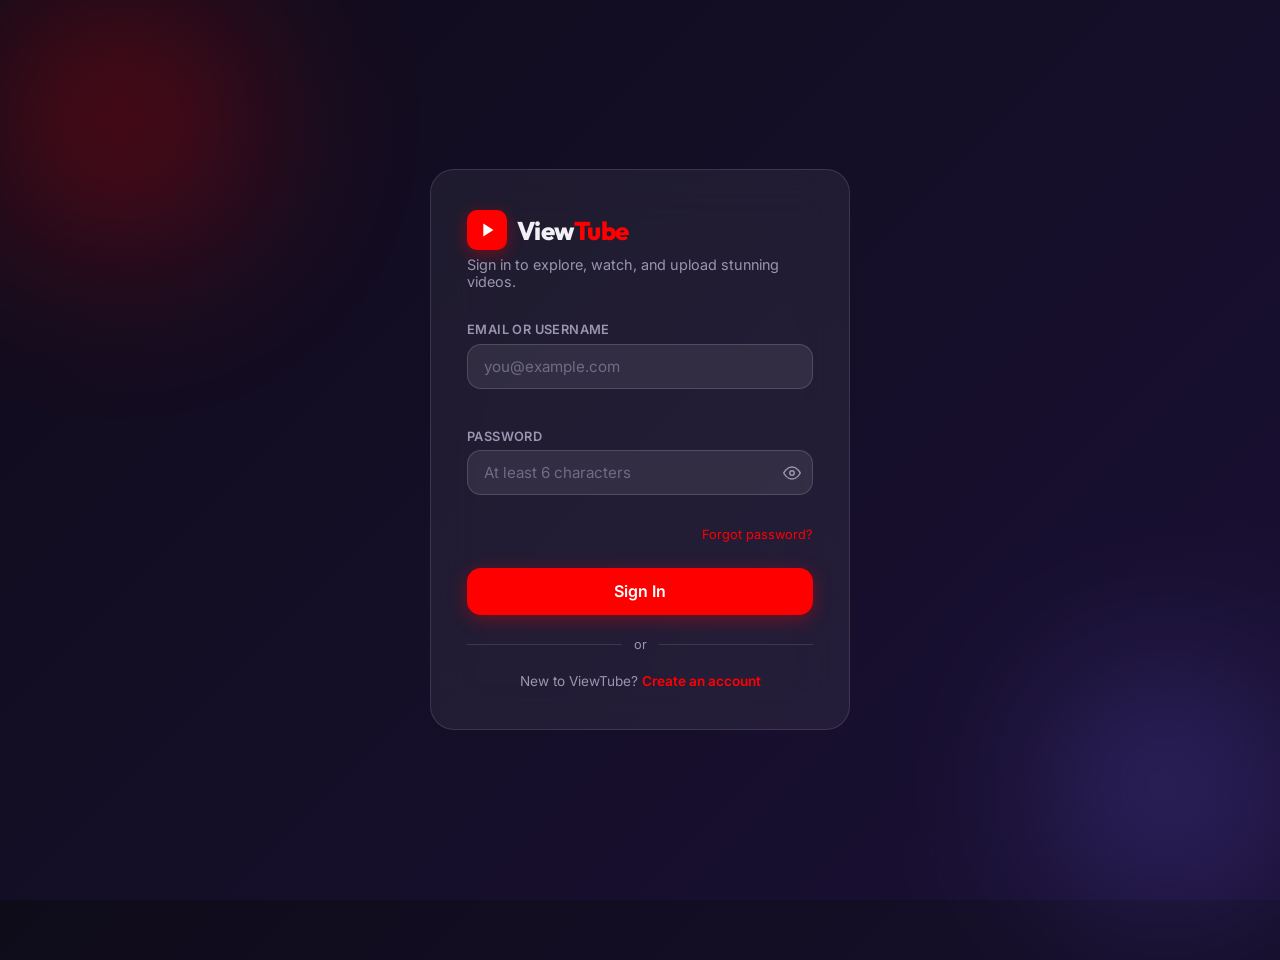
==== commit 7864bdab: "Merge branch 'main' of https://github.com/hariniii-03/youtube" ====
--- a/index.html
+++ b/index.html
@@ -3,7 +3,7 @@
 <head>
   <meta charset="UTF-8" />
   <meta name="viewport" content="width=device-width, initial-scale=1.0" />
-  <title>PicTube — Discover Stunning Images</title>
+  <title>ViewTube — Discover Stunning Videos</title>
 
   <!-- Google Fonts: Inter (body) + Outfit (display headings) -->
   <link rel="preconnect" href="https://fonts.googleapis.com" />
@@ -32,40 +32,32 @@
   </button>
 
   <!-- Logo -->
-  <a class="logo" href="index.html" aria-label="YouTube Home">
+  <a class="logo" href="#feed" aria-label="ViewTube Home">
     <div class="logo-icon" aria-hidden="true">
       <svg width="18" height="18" viewBox="0 0 24 24" xmlns="http://www.w3.org/2000/svg">
         <path d="M23 7L16 12L23 17V7Z"/>
         <rect x="1" y="5" width="15" height="14" rx="2" ry="2"/>
       </svg>
     </div>
-    <span class="logo-text">You<span>Tube</span></span>
+    <span class="logo-text">View<span>Tube</span></span>
   </a>
 
-  <!-- Search Bar + Voice Search -->
-  <div class="search-container">
-    <div class="search-wrapper" role="search">
-      <label class="visually-hidden" for="search-input">Search videos</label>
-      <input
-        type="search"
-        class="search-input"
-        id="search-input"
-        placeholder="Search videos, channels, categories..."
-        autocomplete="off"
-        aria-label="Search videos"
-      />
-      <button class="search-btn" aria-label="Submit search">
-        <svg xmlns="http://www.w3.org/2000/svg" viewBox="0 0 24 24"
-             fill="none" stroke="currentColor" stroke-width="2.5"
-             stroke-linecap="round" stroke-linejoin="round">
-          <circle cx="11" cy="11" r="8"/><line x1="21" y1="21" x2="16.65" y2="16.65"/>
-        </svg>
-      </button>
-    </div>
-    <button class="mic-btn" id="voice-search-btn" aria-label="Search with your voice" title="Search with your voice">
-      <svg xmlns="http://www.w3.org/2000/svg" viewBox="0 0 24 24" fill="currentColor" width="18" height="18">
-        <path d="M12 14c1.66 0 3-1.34 3-3V5c0-1.66-1.34-3-3-3S9 3.34 9 5v6c0 1.66 1.34 3 3 3z"/>
-        <path d="M17 11c0 2.76-2.24 5-5 5s-5-2.24-5-5H5c0 3.53 2.61 6.43 6 6.92V21h2v-3.08c3.39-.49 6-3.39 6-6.92h-2z"/>
+  <!-- Search Bar -->
+  <div class="search-wrapper" role="search">
+    <label class="visually-hidden" for="search-input">Search videos</label>
+    <input
+      type="search"
+      class="search-input"
+      id="search-input"
+      placeholder="Search videos, creators, categories…"
+      autocomplete="off"
+      aria-label="Search videos"
+    />
+    <button class="search-btn" aria-label="Submit search">
+      <svg xmlns="http://www.w3.org/2000/svg" viewBox="0 0 24 24"
+           fill="none" stroke="currentColor" stroke-width="2.5"
+           stroke-linecap="round" stroke-linejoin="round">
+        <circle cx="11" cy="11" r="8"/><line x1="21" y1="21" x2="16.65" y2="16.65"/>
       </svg>
     </button>
   </div>
@@ -177,48 +169,49 @@
     <!-- Main Navigation -->
     <div class="sidebar-section-title">Explore</div>
 
-    <button class="sidebar-item active" id="sidebar-home" aria-label="Home">
+    <a class="sidebar-item active" href="#feed" aria-label="Home">
       <svg xmlns="http://www.w3.org/2000/svg" viewBox="0 0 24 24">
         <path d="M3 9l9-7 9 7v11a2 2 0 0 1-2 2H5a2 2 0 0 1-2-2z"/>
         <polyline points="9 22 9 12 15 12 15 22"/>
       </svg>
       <span>Home</span>
-    </button>
-
-    <button class="sidebar-item" id="sidebar-shorts" aria-label="Shorts">
-      <svg xmlns="http://www.w3.org/2000/svg" viewBox="0 0 24 24" fill="none" stroke="currentColor" stroke-width="2" stroke-linecap="round" stroke-linejoin="round">
-        <path d="M22.54 6.42a2.78 2.78 0 0 0-1.94-2C18.88 4 12 4 12 4s-6.88 0-8.6.46a2.78 2.78 0 0 0-1.94 2A29 29 0 0 0 1 11.75a29 29 0 0 0 .46 5.33A2.78 2.78 0 0 0 3.4 19c1.72.46 8.6.46 8.6.46s6.88 0 8.6-.46a2.78 2.78 0 0 0 1.94-2 29 29 0 0 0 .46-5.25 29 29 0 0 0-.46-5.33z"/>
-        <polygon points="9.75 15.02 15.5 11.75 9.75 8.48 9.75 15.02"/>
-      </svg>
-      <span>Shorts</span>
-    </button>
-
-    <button class="sidebar-item" id="sidebar-subscriptions" aria-label="Subscriptions">
-      <svg xmlns="http://www.w3.org/2000/svg" viewBox="0 0 24 24" fill="none" stroke="currentColor" stroke-width="2" stroke-linecap="round" stroke-linejoin="round">
-        <path d="M12 2L2 7l10 5 10-5-10-5zM2 17l10 5 10-5M2 12l10 5 10-5"/>
+    </a>
+
+    <a class="sidebar-item" href="#subscriptions" aria-label="Subscriptions">
+      <svg xmlns="http://www.w3.org/2000/svg" viewBox="0 0 24 24">
+        <path d="M12 21a9 9 0 1 0 0-18 9 9 0 0 0 0 18z"/>
+        <polygon points="10 8 16 12 10 16 10 8"/>
       </svg>
       <span>Subscriptions</span>
-    </button>
-
-    <div class="sidebar-divider" role="separator"></div>
-    <div class="sidebar-section-title">You</div>
-
-    <button class="sidebar-item" id="sidebar-library" aria-label="Library">
+    </a>
+
+    <a class="sidebar-item" href="#library" aria-label="Library">
       <svg xmlns="http://www.w3.org/2000/svg" viewBox="0 0 24 24">
         <path d="M4 19.5A2.5 2.5 0 0 1 6.5 17H20"/>
         <path d="M6.5 2H20v20H6.5A2.5 2.5 0 0 1 4 19.5v-15A2.5 2.5 0 0 1 6.5 2z"/>
       </svg>
       <span>Library</span>
-    </button>
-
-    <button class="sidebar-item" id="sidebar-liked" aria-label="Liked Videos">
+    </a>
+
+    <div class="sidebar-divider" role="separator"></div>
+    <div class="sidebar-section-title">You</div>
+
+    <a class="sidebar-item" href="#liked" aria-label="Liked Videos">
       <svg xmlns="http://www.w3.org/2000/svg" viewBox="0 0 24 24">
         <path d="M20.84 4.61a5.5 5.5 0 0 0-7.78 0L12 5.67l-1.06-1.06a5.5 5.5 0 0 0-7.78 7.78l1.06 1.06L12 21.23l7.78-7.78 1.06-1.06a5.5 5.5 0 0 0 0-7.78z"/>
       </svg>
       <span>Liked Videos</span>
-    </button>
-
-    <button class="sidebar-item" id="sidebar-settings" aria-label="Settings">
+    </a>
+
+    <a class="sidebar-item" href="#channel" aria-label="My Channel">
+      <svg xmlns="http://www.w3.org/2000/svg" viewBox="0 0 24 24">
+        <path d="M20 21v-2a4 4 0 0 0-4-4H8a4 4 0 0 0-4 4v2"/>
+        <circle cx="12" cy="7" r="4"/>
+      </svg>
+      <span>My Channel</span>
+    </a>
+
+    <button class="sidebar-item" aria-label="Settings">
       <svg xmlns="http://www.w3.org/2000/svg" viewBox="0 0 24 24">
         <circle cx="12" cy="12" r="3"/>
         <path d="M19.4 15a1.65 1.65 0 0 0 .33 1.82l.06.06a2 2 0 0 1-2.83 2.83l-.06-.06a1.65 1.65 0 0 0-1.82-.33 1.65 1.65 0 0 0-1 1.51V21a2 2 0 0 1-4 0v-.09A1.65 1.65 0 0 0 9 19.4a1.65 1.65 0 0 0-1.82.33l-.06.06a2 2 0 0 1-2.83-2.83l.06-.06A1.65 1.65 0 0 0 4.68 15a1.65 1.65 0 0 0-1.51-1H3a2 2 0 0 1 0-4h.09A1.65 1.65 0 0 0 4.6 9a1.65 1.65 0 0 0-.33-1.82l-.06-.06a2 2 0 0 1 2.83-2.83l.06.06A1.65 1.65 0 0 0 9 4.68a1.65 1.65 0 0 0 1-1.51V3a2 2 0 0 1 4 0v.09a1.65 1.65 0 0 0 1 1.51 1.65 1.65 0 0 0 1.82-.33l.06-.06a2 2 0 0 1 2.83 2.83l-.06.06A1.65 1.65 0 0 0 19.4 9a1.65 1.65 0 0 0 1.51 1H21a2 2 0 0 1 0 4h-.09a1.65 1.65 0 0 0-1.51 1z"/>
@@ -232,218 +225,265 @@
   <!-- ── MAIN CONTENT ── -->
   <main class="main-content" id="main-content" role="main">
 
-    <!-- Category Chip Bar -->
-    <nav class="category-bar" id="category-bar" aria-label="Image categories"></nav>
-
-    <!-- Section heading -->
-    <h2 class="section-title" id="section-title">Discover Videos</h2>
-
-    <!-- Image Grid — populated dynamically by app.js -->
-    <div class="image-grid" id="image-grid" aria-label="Image feed" aria-live="polite"></div>
+    <!-- Home View -->
+    <div id="home-view" class="app-view">
+      <nav class="category-bar" id="category-bar" aria-label="Video categories"></nav>
+      <h2 class="section-title">Trending Videos</h2>
+      <div class="video-grid" id="video-grid" aria-label="Video feed" aria-live="polite"></div>
+    </div>
+
+    <!-- Watch View -->
+    <div id="watch-view" class="app-view" style="display: none;">
+      <div class="watch-layout">
+        <!-- Left side: Player and info -->
+        <div class="watch-main">
+          <!-- Custom Video Player Wrapper -->
+          <div class="video-player-container" id="video-player-container">
+            <!-- Video Player Background Glow (Ambient Mode) -->
+            <div class="ambient-glow" id="ambient-glow"></div>
+            
+            <video id="main-video" src="" preload="metadata" playsinline></video>
+            
+            <!-- Click-to-toggle play overlay -->
+            <div class="video-click-overlay" id="video-click-overlay">
+              <div class="video-center-icon" id="video-center-icon">
+                <svg viewBox="0 0 24 24" width="48" height="48"><path fill="currentColor" d="M8 5v14l11-7z"/></svg>
+              </div>
+            </div>
+
+            <!-- Custom controls overlay -->
+            <div class="video-controls" id="video-controls">
+              <!-- Progress Bar -->
+              <div class="progress-bar-container" id="progress-container">
+                <div class="progress-bar-hover" id="progress-hover"></div>
+                <div class="progress-bar-buffered" id="progress-buffered"></div>
+                <div class="progress-bar-current" id="progress-current"></div>
+                <div class="progress-bar-scrubber" id="progress-scrubber"></div>
+              </div>
+              
+              <div class="controls-row">
+                <div class="controls-left">
+                  <!-- Play / Pause -->
+                  <button class="player-btn" id="player-play-btn" aria-label="Play">
+                    <svg class="play-icon" viewBox="0 0 24 24" width="20" height="20"><path fill="currentColor" d="M8 5v14l11-7z"/></svg>
+                    <svg class="pause-icon" viewBox="0 0 24 24" width="20" height="20" style="display: none;"><path fill="currentColor" d="M6 19h4V5H6v14zm8-14v14h4V5h-4z"/></svg>
+                  </button>
+                  
+                  <!-- Volume -->
+                  <div class="volume-container">
+                    <button class="player-btn" id="player-mute-btn" aria-label="Mute">
+                      <svg class="volume-high-icon" viewBox="0 0 24 24" width="20" height="20"><path fill="currentColor" d="M3 9v6h4l5 5V4L7 9H3zm13.5 3c0-1.77-1.02-3.29-2.5-4.03v8.05c1.48-.73 2.5-2.25 2.5-4.02zM14 3.23v2.06c2.89.86 5 3.54 5 6.71s-2.11 5.85-5 6.71v2.06c4.01-.91 7-4.49 7-8.77s-2.99-7.86-7-8.77z"/></svg>
+                      <svg class="volume-mute-icon" viewBox="0 0 24 24" width="20" height="20" style="display: none;"><path fill="currentColor" d="M16.5 12c0-1.77-1.02-3.29-2.5-4.03v2.21l2.45 2.45c.03-.21.05-.42.05-.63zm2.5 0c0 .94-.2 1.82-.54 2.64l1.51 1.51C20.63 14.91 21 13.5 21 12c0-4.28-2.99-7.86-7-8.77v2.06c2.89.86 5 3.54 5 6.71zM4.27 3L3 4.27 7.73 9H3v6h4l5 5v-6.73l4.25 4.25c-.67.52-1.42.93-2.25 1.18v2.06c1.38-.31 2.63-.95 3.69-1.81L19.73 21 21 19.73l-9-9L4.27 3zM12 4L9.91 6.09 12 8.18V4z"/></svg>
+                    </button>
+                    <input type="range" class="volume-slider" id="volume-slider" min="0" max="1" step="0.05" value="1" aria-label="Volume slider" />
+                  </div>
+                  
+                  <!-- Time Display -->
+                  <div class="time-display">
+                    <span id="current-time">0:00</span> / <span id="duration-time">0:00</span>
+                  </div>
+                </div>
+                
+                <div class="controls-right">
+                  <!-- Playback Speed -->
+                  <div class="speed-container">
+                    <button class="player-btn" id="player-speed-btn" aria-label="Playback speed" style="font-size: 0.85rem; font-weight: 600; width: auto; padding: 0 0.5rem;">
+                      1.0x
+                    </button>
+                    <div class="speed-dropdown" id="speed-dropdown">
+                      <button data-speed="0.5">0.5x</button>
+                      <button data-speed="0.75">0.75x</button>
+                      <button data-speed="1" class="active">Normal</button>
+                      <button data-speed="1.25">1.25x</button>
+                      <button data-speed="1.5">1.5x</button>
+                      <button data-speed="2">2x</button>
+                    </div>
+                  </div>
+
+                  <!-- Theater Mode -->
+                  <button class="player-btn" id="theater-btn" aria-label="Theater mode">
+                    <svg class="theater-icon" viewBox="0 0 24 24" width="20" height="20"><path fill="currentColor" d="M19 6H5c-1.1 0-2 .9-2 2v8c0 1.1.9 2 2 2h14c1.1 0 2-.9 2-2V8c0-1.1-.9-2-2-2zm0 10H5V8h14v8z"/></svg>
+                  </button>
+                  
+                  <!-- Fullscreen -->
+                  <button class="player-btn" id="fullscreen-btn" aria-label="Fullscreen">
+                    <svg class="fullscreen-enter-icon" viewBox="0 0 24 24" width="20" height="20"><path fill="currentColor" d="M7 14H5v5h5v-2H7v-3zm-2-4h2V7h3V5H5v5zm12 7h-3v2h5v-5h-2v3zM14 5v2h3v3h2V5h-5z"/></svg>
+                    <svg class="fullscreen-exit-icon" viewBox="0 0 24 24" width="20" height="20" style="display: none;"><path fill="currentColor" d="M5 16h3v3h2v-5H5v2zm3-8H5v2h5V5H8v3zm6 11h2v-3h3v-2h-5v5zm2-11V5h-2v5h5V8h-3z"/></svg>
+                  </button>
+                </div>
+              </div>
+            </div>
+          </div>
+          
+          <!-- Video Details -->
+          <h1 class="video-title" id="video-title">Video Title</h1>
+          
+          <div class="video-metadata-row">
+            <div class="channel-info-container">
+              <a href="#" class="channel-link" id="video-channel-link">
+                <img class="channel-avatar" id="video-channel-avatar" src="" alt="Channel Avatar" />
+                <div class="channel-meta">
+                  <span class="channel-name" id="video-channel-name">Channel Name</span>
+                  <span class="sub-count" id="video-sub-count">1.2M subscribers</span>
+                </div>
+              </a>
+              <button class="subscribe-btn" id="subscribe-btn">Subscribe</button>
+            </div>
+            
+            <div class="video-actions">
+              <button class="action-btn" id="video-like-btn">
+                <svg viewBox="0 0 24 24" width="18" height="18"><path fill="currentColor" d="M1 21h4V9H1v12zm22-11c0-1.1-.9-2-2-2h-6.31l.95-4.57.03-.32c0-.41-.17-.79-.44-1.06L14.17 1 7.59 7.59C7.22 7.95 7 8.45 7 9v10c0 1.1.9 2 2 2h9c.83 0 1.54-.5 1.84-1.22l3.02-7.05c.09-.23.14-.47.14-.73v-2z"/></svg>
+                <span id="video-likes">0</span>
+              </button>
+              <button class="action-btn" id="video-dislike-btn">
+                <svg viewBox="0 0 24 24" width="18" height="18"><path fill="currentColor" d="M19 15h4V3h-4v12zm-4 7c1.1 0 2-.9 2-2V10c0-.83-.5-1.54-1.22-1.84L12.73 1.1c-.22-.09-.46-.1-.68-.1H12c-.55 0-1 .45-1 1v1l.91 4.57L5.59 13.06C5.22 13.41 5 13.91 5 14.47v5.53c0 1.1.9 2 2 2h8.31l-.31 1.57-.03.32c0 .41.17.79.44 1.06l1.2 1.2z"/></svg>
+              </button>
+              <button class="action-btn" id="video-share-btn">
+                <svg viewBox="0 0 24 24" width="18" height="18"><path fill="currentColor" d="M18 16.08c-.76 0-1.44.3-1.96.77L8.91 12.7c.05-.23.09-.46.09-.7s-.04-.47-.09-.7l7.05-4.11c.54.5 1.25.81 2.04.81 1.66 0 3-1.34 3-3s-1.34-3-3-3-3 1.34-3 3c0 .24.04.47.09.7L8.04 9.81C7.5 9.31 6.79 9 6 9c-1.66 0-3 1.34-3 3s1.34 3 3 3c.79 0 1.5-.31 2.04-.81l7.12 4.16c-.05.21-.08.43-.08.65 0 1.61 1.31 2.92 2.92 2.92 1.61 0 2.92-1.31 2.92-2.92s-1.31-2.92-2.92-2.92z"/></svg>
+                Share
+              </button>
+              <button class="action-btn" id="video-watch-later-btn">
+                <svg viewBox="0 0 24 24" width="18" height="18"><path fill="currentColor" d="M11.99 2C6.47 2 2 6.48 2 12s4.47 10 9.99 10C17.52 22 22 17.52 22 12S17.52 2 11.99 2zM12 20c-4.42 0-8-3.58-8-8s3.58-8 8-8 8 3.58 8 8-3.58 8-8 8zm.5-13H11v6l5.25 3.15.75-1.23-4.5-2.67V7z"/></svg>
+                Watch Later
+              </button>
+            </div>
+          </div>
+          
+          <!-- Collapsible Description Box -->
+          <div class="video-description-box" id="description-box">
+            <div class="description-meta">
+              <span class="views-count" id="video-views-count">142,392 views</span>
+              <span class="upload-date" id="video-upload-date">Jun 30, 2026</span>
+              <span class="category-tag" id="video-category-tag">Nature</span>
+            </div>
+            <p class="description-text" id="video-description-text">Description goes here...</p>
+            <button class="description-toggle" id="description-toggle">Show more</button>
+          </div>
+          
+          <!-- Comments Area -->
+          <div class="watch-comments">
+            <div class="comments-header">
+              <span class="comments-count" id="comments-count">2 comments</span>
+              <div class="sort-container">
+                <button class="sort-btn" id="sort-btn">
+                  <svg viewBox="0 0 24 24" width="18" height="18"><path fill="currentColor" d="M3 18h6v-2H3v2zM3 5v2h18V5H3zm0 7h12v-2H3v2z"/></svg>
+                  Sort by
+                </button>
+                <div class="sort-dropdown" id="sort-dropdown">
+                  <button data-sort="top" class="active">Top comments</button>
+                  <button data-sort="newest">Newest first</button>
+                </div>
+              </div>
+            </div>
+            
+            <!-- Comment Input -->
+            <div class="comment-input-row">
+              <img class="user-avatar" id="comment-user-avatar" src="https://api.dicebear.com/7.x/avataaars/svg?seed=guest" alt="Your avatar" />
+              <div class="comment-input-wrapper">
+                <textarea id="comment-input-textarea" placeholder="Add a comment..." rows="1"></textarea>
+                <div class="comment-buttons" id="comment-buttons" style="display: none;">
+                  <button class="cancel-btn" id="comment-cancel">Cancel</button>
+                  <button class="submit-btn" id="comment-submit-btn" disabled>Comment</button>
+                </div>
+              </div>
+            </div>
+            
+            <div class="comments-list" id="watch-comments-list"></div>
+          </div>
+        </div>
+        
+        <!-- Right side: Sidebar Recommendations -->
+        <div class="watch-sidebar">
+          <h3 class="recommendations-title">Up next</h3>
+          <div class="recommended-videos-list" id="recommended-videos"></div>
+        </div>
+      </div>
+    </div>
+
+    <!-- Channel View -->
+    <div id="channel-view" class="app-view" style="display: none;">
+      <div class="channel-banner-container">
+        <img class="channel-banner" id="channel-banner" src="https://images.unsplash.com/photo-1618005182384-a83a8bd57fbe?w=1200&q=80" alt="Channel Banner" />
+      </div>
+      <div class="channel-header-info">
+        <img class="channel-header-avatar" id="channel-header-avatar" src="" alt="Channel Avatar" />
+        <div class="channel-header-details">
+          <h1 class="channel-header-name" id="channel-header-name">Channel Name</h1>
+          <p class="channel-header-meta">
+            <span class="channel-username" id="channel-header-handle">@creator</span>
+            <span class="dot">•</span>
+            <span class="channel-subs" id="channel-header-subs">1.2M subscribers</span>
+            <span class="dot">•</span>
+            <span class="channel-video-count" id="channel-header-video-count">12 videos</span>
+          </p>
+          <p class="channel-header-desc" id="channel-header-desc">Channel description details go here...</p>
+          <button class="channel-subscribe-btn subscribe-btn" id="channel-page-subscribe-btn">Subscribe</button>
+        </div>
+      </div>
+      
+      <!-- Channel Navigation Tabs -->
+      <div class="channel-tabs">
+        <button class="tab-item active" data-tab="videos">Videos</button>
+        <button class="tab-item" data-tab="about">About</button>
+      </div>
+      
+      <div class="channel-tab-content">
+        <!-- Videos Tab -->
+        <div class="tab-panel" id="channel-panel-videos">
+          <div class="video-grid" id="channel-videos-grid"></div>
+        </div>
+        <!-- About Tab -->
+        <div class="tab-panel" id="channel-panel-about" style="display: none;">
+          <div class="channel-about-info">
+            <h3>Description</h3>
+            <p id="channel-about-desc">No description available.</p>
+            <h3 style="margin-top: 1.5rem;">Stats</h3>
+            <p>Joined: Jun 12, 2024</p>
+            <p id="channel-about-views">Total Views: 2.4M views</p>
+          </div>
+        </div>
+      </div>
+    </div>
+
+    <!-- Subscriptions View -->
+    <div id="subscriptions-view" class="app-view" style="display: none;">
+      <h2 class="section-title">Subscriptions Feed</h2>
+      <div class="video-grid" id="subscriptions-grid" aria-live="polite"></div>
+    </div>
+
+    <!-- Liked Videos View -->
+    <div id="liked-view" class="app-view" style="display: none;">
+      <h2 class="section-title">Liked Videos</h2>
+      <div class="video-grid" id="liked-grid" aria-live="polite"></div>
+    </div>
+
+    <!-- Library View -->
+    <div id="library-view" class="app-view" style="display: none;">
+      <div class="library-section" style="margin-bottom: 2rem;">
+        <div style="display: flex; justify-content: space-between; align-items: center; margin-bottom: 1rem;">
+          <h2 class="section-title" style="margin-bottom: 0;">History</h2>
+          <button id="clear-history-btn" class="action-btn" style="font-size: 0.8rem; padding: 0.35rem 0.75rem; border: 1px solid var(--border-strong); border-radius: 99px;">Clear All History</button>
+        </div>
+        <div class="video-grid" id="history-grid" aria-live="polite"></div>
+      </div>
+      <div class="library-section">
+        <h2 class="section-title">Watch Later</h2>
+        <div class="video-grid" id="watch-later-grid" aria-live="polite"></div>
+      </div>
+    </div>
 
   </main>
 
 </div><!-- /page-layout -->
-
 
 <!-- Mobile sidebar overlay (dark backdrop) -->
 <div class="sidebar-overlay" id="sidebar-overlay" aria-hidden="true"></div>
-
-
-<!-- ════════════════════════════════════════════════════════════
-     IMAGE DETAIL MODAL
-     Hidden by default; opened when user clicks an image card.
-     ════════════════════════════════════════════════════════════ -->
-<div class="modal-backdrop" id="detail-modal" role="dialog" aria-modal="true"
-     aria-labelledby="modal-title" aria-hidden="true">
-
-  <div class="modal" id="detail-modal-inner">
-    <!-- Close button -->
-    <button class="modal-close" id="close-detail-modal" aria-label="Close video detail">
-      <svg xmlns="http://www.w3.org/2000/svg" width="18" height="18" viewBox="0 0 24 24"
-           fill="none" stroke="currentColor" stroke-width="2.5" stroke-linecap="round" stroke-linejoin="round">
-        <line x1="18" y1="6" x2="6" y2="18"/><line x1="6" y1="6" x2="18" y2="18"/>
-      </svg>
-    </button>
-
-    <!-- Two-column layout: video | details -->
-    <div class="modal-layout">
-
-      <!-- Left: Custom Video Player Container -->
-      <div class="modal-image-pane">
-        <div class="video-container" id="video-container">
-          <video id="modal-video" src="" playsinline preload="auto"></video>
-          
-          <!-- Large center play indicator -->
-          <div class="large-play-overlay" id="large-play-overlay">
-            <svg viewBox="0 0 24 24" fill="currentColor" width="48" height="48">
-              <path d="M8 5v14l11-7z"/>
-            </svg>
-          </div>
-
-          <!-- Custom Controls overlay -->
-          <div class="video-controls" id="video-controls">
-            <!-- Progress Bar -->
-            <div class="progress-bar-container" id="progress-container">
-              <div class="progress-bar-hover-line"></div>
-              <div class="progress-bar-buffered" id="progress-buffered"></div>
-              <div class="progress-bar-elapsed" id="progress-elapsed"></div>
-              <div class="progress-bar-scrubber" id="progress-scrubber"></div>
-            </div>
-            <!-- Control buttons -->
-            <div class="controls-row">
-              <div class="controls-left">
-                <button class="player-control-btn" id="play-pause-btn" aria-label="Play">
-                  <svg xmlns="http://www.w3.org/2000/svg" viewBox="0 0 24 24" fill="currentColor" width="20" height="20" id="play-icon">
-                    <path d="M8 5v14l11-7z"/>
-                  </svg>
-                  <svg xmlns="http://www.w3.org/2000/svg" viewBox="0 0 24 24" fill="currentColor" width="20" height="20" id="pause-icon" style="display:none">
-                    <path d="M6 19h4V5H6v14zm8-14v14h4V5h-4z"/>
-                  </svg>
-                </button>
-                <div class="volume-container">
-                  <button class="player-control-btn" id="mute-btn" aria-label="Mute">
-                    <svg xmlns="http://www.w3.org/2000/svg" viewBox="0 0 24 24" fill="none" stroke="currentColor" stroke-width="2.5" width="18" height="18" id="volume-icon">
-                      <polygon points="11 5 6 9 2 9 2 15 6 15 11 19 11 5"/>
-                      <path d="M19.07 4.93a10 10 0 0 1 0 14.14M15.54 8.46a5 5 0 0 1 0 7.07"/>
-                    </svg>
-                  </button>
-                  <input type="range" class="volume-slider" id="volume-slider" min="0" max="1" step="0.05" value="1" aria-label="Volume" />
-                </div>
-                <div class="time-display">
-                  <span id="time-current">0:00</span> / <span id="time-duration">0:00</span>
-                </div>
-              </div>
-              <div class="controls-right">
-                <div class="speed-container">
-                  <button class="player-control-btn" id="speed-btn" aria-label="Playback Speed">1.0x</button>
-                  <div class="speed-menu" id="speed-menu">
-                    <button class="speed-option" data-speed="0.5">0.5x</button>
-                    <button class="speed-option active" data-speed="1.0">Normal</button>
-                    <button class="speed-option" data-speed="1.5">1.5x</button>
-                    <button class="speed-option" data-speed="2.0">2.0x</button>
-                  </div>
-                </div>
-                <button class="player-control-btn" id="theater-btn" aria-label="Theater Mode" title="Theater Mode">
-                  <svg xmlns="http://www.w3.org/2000/svg" viewBox="0 0 24 24" fill="none" stroke="currentColor" stroke-width="2" width="18" height="18">
-                    <rect x="2" y="4" width="20" height="16" rx="2" ry="2"/>
-                  </svg>
-                </button>
-                <button class="player-control-btn" id="fullscreen-btn" aria-label="Fullscreen" title="Fullscreen">
-                  <svg xmlns="http://www.w3.org/2000/svg" viewBox="0 0 24 24" fill="none" stroke="currentColor" stroke-width="2.5" width="18" height="18">
-                    <path d="M8 3H5a2 2 0 0 0-2 2v3m18 0V5a2 2 0 0 0-2-2h-3m0 18h3a2 2 0 0 0 2-2v-3M3 16v3a2 2 0 0 0 2 2h3"/>
-                  </svg>
-                </button>
-              </div>
-            </div>
-          </div>
-        </div>
-      </div>
-
-      <!-- Right: Details + Interactions + Comments -->
-      <div class="modal-details-pane">
-
-        <!-- Category tag -->
-        <span class="modal-category-tag" id="modal-category-tag"></span>
-
-        <!-- Title -->
-        <h2 class="modal-title" id="modal-title"></h2>
-
-        <!-- Uploader info & Subscribe button -->
-        <div class="modal-uploader-row">
-          <div class="modal-uploader">
-            <div class="modal-uploader-avatar">
-              <img id="modal-uploader-avatar" src="" alt="" loading="lazy" />
-            </div>
-            <div>
-              <p class="modal-uploader-name" id="modal-uploader-name"></p>
-              <p class="modal-uploader-sub" id="modal-uploader-subs">Loading subscribers...</p>
-            </div>
-          </div>
-          <button class="subscribe-btn" id="subscribe-btn">Subscribe</button>
-        </div>
-
-        <!-- Description -->
-        <p class="modal-description" id="modal-description"></p>
-
-        <!-- Stats -->
-        <div class="modal-stats">
-          <span id="modal-views"></span>
-          <span>•</span>
-          <span id="modal-time"></span>
-        </div>
-
-        <!-- ── Interaction Panel ── -->
-        <div class="interaction-panel">
-
-          <!-- Like Button -->
-          <button class="action-btn like-btn" id="like-btn" aria-label="Like this image" aria-pressed="false">
-            <svg xmlns="http://www.w3.org/2000/svg" viewBox="0 0 24 24"
-                 fill="none" stroke="currentColor" stroke-width="2" stroke-linecap="round" stroke-linejoin="round">
-              <path d="M20.84 4.61a5.5 5.5 0 0 0-7.78 0L12 5.67l-1.06-1.06a5.5 5.5 0 0 0-7.78 7.78l1.06 1.06L12 21.23l7.78-7.78 1.06-1.06a5.5 5.5 0 0 0 0-7.78z"/>
-            </svg>
-            <span id="like-count">0</span>
-          </button>
-
-          <!-- Share Button -->
-          <button class="action-btn" id="share-btn" aria-label="Share this image">
-            <svg xmlns="http://www.w3.org/2000/svg" viewBox="0 0 24 24"
-                 fill="none" stroke="currentColor" stroke-width="2" stroke-linecap="round" stroke-linejoin="round">
-              <circle cx="18" cy="5" r="3"/>
-              <circle cx="6" cy="12" r="3"/>
-              <circle cx="18" cy="19" r="3"/>
-              <line x1="8.59" y1="13.51" x2="15.42" y2="17.49"/>
-              <line x1="15.41" y1="6.51" x2="8.59" y2="10.49"/>
-            </svg>
-            Share
-          </button>
-
-          <!-- Download Button -->
-          <button class="action-btn" id="download-btn" aria-label="Download this image">
-            <svg xmlns="http://www.w3.org/2000/svg" viewBox="0 0 24 24"
-                 fill="none" stroke="currentColor" stroke-width="2" stroke-linecap="round" stroke-linejoin="round">
-              <path d="M21 15v4a2 2 0 0 1-2 2H5a2 2 0 0 1-2-2v-4"/>
-              <polyline points="7 10 12 15 17 10"/>
-              <line x1="12" y1="15" x2="12" y2="3"/>
-            </svg>
-            Download
-          </button>
-
-        </div><!-- /interaction-panel -->
-
-        <!-- ── Comments Section ── -->
-        <div class="comments-section">
-          <h3 class="comments-title">Comments</h3>
-
-          <!-- Comment input -->
-          <div class="comment-input-row">
-            <textarea
-              class="comment-input"
-              id="comment-input"
-              placeholder="Add a comment…"
-              rows="1"
-              aria-label="Write a comment"
-            ></textarea>
-            <button class="comment-submit-btn" id="comment-submit" aria-label="Post comment">
-              Post
-            </button>
-          </div>
-
-          <!-- Comments list — populated by app.js -->
-          <div class="comments-list" id="comments-list" aria-live="polite"></div>
-        </div>
-
-      </div><!-- /modal-details-pane -->
-    </div><!-- /modal-layout -->
-  </div><!-- /modal -->
-</div><!-- /detail-modal -->
-
 
 <!-- ════════════════════════════════════════════════════════════
      UPLOAD MODAL
      ════════════════════════════════════════════════════════════ -->
-<div class="modal-backdrop upload-modal" id="upload-modal" role="dialog" aria-modal="true" aria-labelledby="upload-title-heading" aria-hidden="true">
-  <div class="modal">
+<div class="modal-backdrop" id="upload-modal" role="dialog" aria-modal="true" aria-labelledby="upload-modal-title" aria-hidden="true">
+  <div class="modal" id="upload-modal-inner">
     <!-- Close button -->
     <button class="modal-close" id="close-upload-modal" aria-label="Close upload modal">
       <svg xmlns="http://www.w3.org/2000/svg" width="18" height="18" viewBox="0 0 24 24"
@@ -452,64 +492,65 @@
       </svg>
     </button>
 
-    <div class="upload-modal-header">
-      <h2 class="upload-modal-title" id="upload-title-heading">Upload Video</h2>
-    </div>
-    
-    <form class="upload-form" id="upload-form">
-      <div class="drop-zone" id="drop-zone" tabindex="0">
-        <div id="drop-content">
-          <svg xmlns="http://www.w3.org/2000/svg" viewBox="0 0 24 24" fill="none" stroke="currentColor" stroke-width="2" width="40" height="40">
-            <polyline points="16 16 12 12 8 16"/>
-            <line x1="12" y1="12" x2="12" y2="21"/>
-            <path d="M20.39 18.39A5 5 0 0 0 18 9h-1.26A8 8 0 1 0 3 16.3"/>
-            <line x1="12" y1="12" x2="12" y2="3"/>
-          </svg>
-          <p>Drag & drop video file or <span>browse</span></p>
-        </div>
-        <img class="drop-zone-preview" id="drop-preview" src="" alt="Video Preview" />
-      </div>
-      <input type="file" id="file-input" accept="video/*,image/*" />
-
-      <div class="upload-field">
-        <label for="upload-title">Title</label>
-        <input type="text" id="upload-title" placeholder="Add a title that describes your video" required />
-      </div>
-
-      <div class="upload-field">
-        <label for="upload-category">Category</label>
-        <select id="upload-category" required>
-          <option value="">Select Category</option>
-          <option value="Music">Music</option>
-          <option value="Gaming">Gaming</option>
-          <option value="Tech">Tech</option>
-          <option value="Animals">Animals</option>
-          <option value="Abstract">Abstract</option>
-          <option value="Minimalism">Minimalism</option>
-        </select>
-      </div>
-
-      <div class="upload-field">
-        <label for="upload-desc">Description</label>
-        <textarea id="upload-desc" placeholder="Tell viewers about your video" rows="3"></textarea>
-      </div>
-
-      <button type="submit" class="upload-submit-btn">Publish</button>
-    </form>
-  </div>
-</div>
-
-<!-- Voice Search Overlay -->
-<div class="voice-overlay" id="voice-overlay" aria-hidden="true">
-  <div class="voice-overlay-content">
-    <div class="pulse-ring">
-      <svg xmlns="http://www.w3.org/2000/svg" viewBox="0 0 24 24" fill="currentColor" width="32" height="32">
-        <path d="M12 14c1.66 0 3-1.34 3-3V5c0-1.66-1.34-3-3-3S9 3.34 9 5v6c0 1.66 1.34 3 3 3z"/>
-        <path d="M17 11c0 2.76-2.24 5-5 5s-5-2.24-5-5H5c0 3.53 2.61 6.43 6 6.92V21h2v-3.08c3.39-.49 6-3.39 6-6.92h-2z"/>
-      </svg>
-    </div>
-    <p class="voice-status" id="voice-status">Listening...</p>
-    <button class="voice-close-btn" id="voice-close-btn">&times;</button>
+    <div class="upload-modal-content">
+      <h2 id="upload-modal-title" style="margin-bottom: 1.25rem; font-family: var(--font-display);">Upload Video</h2>
+      <form id="upload-form" class="login-form">
+        <!-- Drag & Drop Zone -->
+        <div class="drop-zone" id="drop-zone" tabindex="0">
+          <div id="drop-content">
+            <svg xmlns="http://www.w3.org/2000/svg" width="40" height="40" viewBox="0 0 24 24"
+                 fill="none" stroke="currentColor" stroke-width="2" stroke-linecap="round" stroke-linejoin="round"
+                 style="margin: 0 auto 0.75rem; color: var(--accent); opacity: 0.85;">
+              <path d="M21 15v4a2 2 0 0 1-2 2H5a2 2 0 0 1-2-2v-4"/>
+              <polyline points="17 8 12 3 7 8"/>
+              <line x1="12" y1="3" x2="12" y2="15"/>
+            </svg>
+            <p style="font-weight: 500; font-size: 0.9rem;">Drag and drop file to upload</p>
+            <p class="text-xs text-muted" style="margin-top: 0.25rem;">(or click to browse local files)</p>
+          </div>
+          <img id="drop-preview" style="display: none; width: 100%; height: 160px; object-fit: cover; border-radius: var(--radius-sm);" alt="Upload preview" />
+          <input type="file" id="file-input" accept="video/*" style="display: none;" />
+        </div>
+
+        <div class="field-group">
+          <label for="upload-title">Title *</label>
+          <div class="input-wrapper">
+            <input type="text" id="upload-title" required placeholder="Name your video..." />
+          </div>
+        </div>
+
+        <div class="field-group">
+          <label for="upload-category">Category *</label>
+          <div class="input-wrapper">
+            <select id="upload-category" required style="width: 100%; padding: 0.65rem 1rem; border: 1.5px solid var(--input-border); border-radius: var(--radius); background: var(--input-bg); color: var(--text-primary);">
+              <option value="Music">Music</option>
+              <option value="Gaming">Gaming</option>
+              <option value="Technology">Technology</option>
+              <option value="Nature">Nature</option>
+              <option value="Cooking">Cooking</option>
+              <option value="Animals">Animals</option>
+            </select>
+          </div>
+          <button class="subscribe-btn" id="subscribe-btn">Subscribe</button>
+        </div>
+
+        <div class="field-group">
+          <label for="upload-desc">Description</label>
+          <div class="input-wrapper">
+            <textarea id="upload-desc" rows="3" placeholder="Tell viewers about your video..." style="width: 100%; padding: 0.65rem 1rem; border: 1.5px solid var(--input-border); border-radius: var(--radius); background: var(--input-bg); color: var(--text-primary); font-family: inherit; resize: vertical; outline: none;"></textarea>
+          </div>
+        </div>
+
+        <div class="field-group">
+          <label for="upload-url">Mock Video URL (Optional)</label>
+          <div class="input-wrapper">
+            <input type="text" id="upload-url" placeholder="e.g. http://commondatastorage.googleapis.com/gtv-videos-bucket/sample/BigBuckBunny.mp4" />
+          </div>
+        </div>
+
+        <button type="submit" class="login-btn" id="upload-submit-btn">Publish Video</button>
+      </form>
+    </div>
   </div>
 </div>
 
--- a/style.css
+++ b/style.css
@@ -1285,3 +1285,859 @@
   #toast-container { left: 0.5rem; right: 0.5rem; bottom: 0.5rem; }
   .toast { width: 100%; max-width: 100%; min-width: 0; }
 }
+
+/* ═══════════════════════════════════════════════════════════════
+   15. YOUTUBE CLONE STYLES
+   ═══════════════════════════════════════════════════════════════ */
+
+/* Video Grid and Card Adjustments */
+.video-grid {
+  display: grid;
+  grid-template-columns: repeat(auto-fill, minmax(290px, 1fr));
+  gap: 1.5rem;
+}
+
+@media (max-width: 640px) {
+  .video-grid {
+    grid-template-columns: 1fr;
+  }
+}
+
+/* Video Duration Badge */
+.duration-badge {
+  position: absolute;
+  bottom: 0.6rem;
+  right: 0.6rem;
+  background: rgba(15, 17, 23, 0.85);
+  color: #fff;
+  padding: 0.15rem 0.45rem;
+  font-size: 0.72rem;
+  font-weight: 700;
+  border-radius: 4px;
+  letter-spacing: 0.5px;
+  z-index: 2;
+  font-family: var(--font-body);
+}
+
+/* Verified Channel Badge */
+.verified-badge {
+  display: inline-flex;
+  align-items: center;
+  margin-left: 0.25rem;
+  color: var(--text-secondary);
+}
+
+/* App View toggling animations */
+.app-view {
+  animation: cardFadeIn 0.35s cubic-bezier(0.25, 0.46, 0.45, 0.94) both;
+}
+
+/* Watch View Layout */
+.watch-layout {
+  display: grid;
+  grid-template-columns: 1fr 380px;
+  gap: 1.75rem;
+  margin-top: 0.5rem;
+  align-items: start;
+}
+
+.watch-main {
+  min-width: 0;
+}
+
+.watch-sidebar {
+  width: 380px;
+  flex-shrink: 0;
+  position: sticky;
+  top: calc(var(--header-height) + 1rem);
+}
+
+@media (max-width: 1080px) {
+  .watch-layout {
+    grid-template-columns: 1fr;
+  }
+  .watch-sidebar {
+    width: 100%;
+    position: static;
+  }
+}
+
+/* Premium Video Player */
+.video-player-container {
+  position: relative;
+  width: 100%;
+  background: #000;
+  border-radius: var(--radius-lg);
+  overflow: hidden;
+  aspect-ratio: 16 / 9;
+  box-shadow: var(--shadow-lg);
+  margin-bottom: 1.25rem;
+  z-index: 10;
+}
+
+.video-player-container video {
+  width: 100%;
+  height: 100%;
+  object-fit: contain;
+  position: relative;
+  z-index: 2;
+  cursor: pointer;
+}
+
+/* Ambient Mode Dynamic Glow */
+.ambient-glow {
+  position: absolute;
+  top: -15%; left: -15%; right: -15%; bottom: -15%;
+  background-size: cover;
+  background-position: center;
+  filter: blur(65px);
+  opacity: 0.4;
+  transition: opacity 0.8s ease, background-image 0.8s ease;
+  pointer-events: none;
+  z-index: 1;
+}
+
+/* Click-to-toggle play overlay */
+.video-click-overlay {
+  position: absolute;
+  inset: 0;
+  z-index: 3;
+  display: flex;
+  align-items: center;
+  justify-content: center;
+  background: rgba(0, 0, 0, 0.15);
+  opacity: 0;
+  cursor: pointer;
+  transition: opacity var(--transition);
+}
+.video-click-overlay:hover {
+  opacity: 1;
+}
+.video-center-icon {
+  background: rgba(15, 17, 23, 0.8);
+  border-radius: 50%;
+  padding: 1.1rem;
+  color: white;
+  transform: scale(0.85);
+  transition: transform var(--transition);
+  display: flex;
+  align-items: center;
+  justify-content: center;
+  box-shadow: 0 4px 20px rgba(0,0,0,0.5);
+}
+.video-click-overlay:hover .video-center-icon {
+  transform: scale(1);
+}
+
+/* Custom player controls overlay */
+.video-controls {
+  position: absolute;
+  bottom: 0; left: 0; right: 0;
+  background: linear-gradient(to top, rgba(15, 17, 23, 0.95) 0%, rgba(15, 17, 23, 0.5) 70%, transparent 100%);
+  z-index: 4;
+  padding: 0.5rem 1.25rem 0.75rem;
+  display: flex;
+  flex-direction: column;
+  opacity: 0;
+  pointer-events: none;
+  transition: opacity var(--transition);
+}
+
+.video-player-container:hover .video-controls,
+.video-player-container:focus-within .video-controls {
+  opacity: 1;
+  pointer-events: auto;
+}
+
+/* Custom seekbar */
+.progress-container, .progress-bar-container {
+  height: 4px;
+  width: 100%;
+  background: rgba(255, 255, 255, 0.25);
+  position: relative;
+  cursor: pointer;
+  margin-bottom: 0.75rem;
+  border-radius: 99px;
+  transition: height 0.1s ease;
+}
+.progress-bar-container:hover {
+  height: 6px;
+}
+
+.progress-bar-current {
+  position: absolute;
+  top: 0; left: 0; bottom: 0;
+  background: var(--accent);
+  border-radius: 99px;
+  z-index: 3;
+}
+.progress-bar-buffered {
+  position: absolute;
+  top: 0; left: 0; bottom: 0;
+  background: rgba(255, 255, 255, 0.35);
+  border-radius: 99px;
+  z-index: 2;
+}
+.progress-bar-hover {
+  position: absolute;
+  top: 0; left: 0; bottom: 0;
+  background: rgba(255, 255, 255, 0.15);
+  border-radius: 99px;
+  z-index: 1;
+}
+
+.progress-bar-scrubber {
+  position: absolute;
+  top: 50%;
+  left: 0;
+  transform: translate(-50%, -50%) scale(0);
+  width: 12px; height: 12px;
+  border-radius: 50%;
+  background: var(--accent);
+  z-index: 4;
+  transition: transform 0.1s ease;
+}
+.progress-bar-container:hover .progress-bar-scrubber {
+  transform: translate(-50%, -50%) scale(1);
+}
+
+/* Controls items rows */
+.controls-row {
+  display: flex;
+  align-items: center;
+  justify-content: space-between;
+  color: white;
+}
+
+.controls-left, .controls-right {
+  display: flex;
+  align-items: center;
+  gap: 0.5rem;
+}
+
+.player-btn {
+  width: 36px; height: 36px;
+  border-radius: 50%;
+  display: flex;
+  align-items: center;
+  justify-content: center;
+  color: white;
+  transition: background var(--transition), transform var(--transition);
+}
+.player-btn:hover {
+  background: rgba(255, 255, 255, 0.15);
+  transform: scale(1.05);
+}
+.player-btn svg {
+  width: 18px; height: 18px;
+}
+
+/* Volume control slider */
+.volume-container {
+  display: flex;
+  align-items: center;
+  gap: 0.25rem;
+}
+.volume-slider {
+  width: 0px;
+  opacity: 0;
+  height: 4px;
+  border-radius: 99px;
+  background: rgba(255,255,255,0.4);
+  accent-color: var(--accent);
+  cursor: pointer;
+  transition: width 0.2s ease, opacity 0.2s ease;
+}
+.volume-container:hover .volume-slider,
+.volume-slider:focus {
+  width: 60px;
+  opacity: 1;
+}
+
+.time-display {
+  font-size: 0.78rem;
+  font-weight: 500;
+  margin-left: 0.5rem;
+  font-family: var(--font-body);
+}
+
+/* Playback Speed picker */
+.speed-container {
+  position: relative;
+}
+.speed-dropdown {
+  position: absolute;
+  bottom: calc(100% + 10px);
+  right: 0;
+  background: rgba(22, 24, 31, 0.95);
+  backdrop-filter: blur(12px);
+  border: 1px solid var(--border-strong);
+  border-radius: var(--radius-sm);
+  padding: 0.35rem 0;
+  display: flex;
+  flex-direction: column;
+  min-width: 90px;
+  box-shadow: var(--shadow-lg);
+  opacity: 0;
+  transform: translateY(8px);
+  pointer-events: none;
+  transition: opacity 0.2s ease, transform 0.2s ease;
+  z-index: 100;
+}
+.speed-container:hover .speed-dropdown,
+.speed-dropdown.open {
+  opacity: 1;
+  transform: translateY(0);
+  pointer-events: auto;
+}
+.speed-dropdown button {
+  padding: 0.45rem 0.9rem;
+  font-size: 0.75rem;
+  text-align: left;
+  color: white;
+  width: 100%;
+  font-weight: 500;
+}
+.speed-dropdown button:hover {
+  background: rgba(255,255,255,0.1);
+}
+.speed-dropdown button.active {
+  color: var(--accent);
+  font-weight: 700;
+}
+
+/* Theater Mode Styles */
+.video-player-container.theater {
+  max-height: 65vh;
+  border-radius: 0;
+  aspect-ratio: 21 / 9;
+}
+
+/* Video detail typography */
+.video-title {
+  font-size: 1.3rem;
+  font-weight: 700;
+  color: var(--text-primary);
+  margin-bottom: 0.75rem;
+  font-family: var(--font-display);
+  line-height: 1.3;
+}
+
+.video-metadata-row {
+  display: flex;
+  align-items: center;
+  justify-content: space-between;
+  flex-wrap: wrap;
+  gap: 1rem;
+  margin-bottom: 1.25rem;
+  border-bottom: 1px solid var(--border);
+  padding-bottom: 1rem;
+}
+
+.channel-info-container {
+  display: flex;
+  align-items: center;
+  gap: 1rem;
+}
+
+.channel-link {
+  display: flex;
+  align-items: center;
+  gap: 0.75rem;
+}
+
+.channel-avatar {
+  width: 42px; height: 42px;
+  border-radius: 50%;
+  border: 1.5px solid var(--border-strong);
+}
+
+.channel-meta {
+  display: flex;
+  flex-direction: column;
+}
+
+.channel-name {
+  font-size: 0.92rem;
+  font-weight: 600;
+  color: var(--text-primary);
+}
+
+.sub-count {
+  font-size: 0.75rem;
+  color: var(--text-secondary);
+}
+
+.subscribe-btn {
+  background: var(--text-primary);
+  color: var(--bg-app);
+  font-size: 0.85rem;
+  font-weight: 600;
+  padding: 0.55rem 1.25rem;
+  border-radius: 99px;
+  transition: opacity var(--transition), transform var(--transition);
+}
+.subscribe-btn:hover {
+  opacity: 0.95;
+  transform: scale(1.02);
+}
+.subscribe-btn.subscribed {
+  background: var(--btn-ghost-hover);
+  color: var(--text-primary);
+  border: 1px solid var(--border-strong);
+}
+
+.video-actions {
+  display: flex;
+  align-items: center;
+  gap: 0.5rem;
+}
+
+.video-actions .action-btn {
+  background: var(--btn-ghost);
+  border: 1px solid var(--border);
+  color: var(--text-primary);
+  padding: 0.5rem 1rem;
+  border-radius: 99px;
+  font-size: 0.8rem;
+  font-weight: 600;
+  display: flex;
+  align-items: center;
+  gap: 0.4rem;
+  transition: background var(--transition), border-color var(--transition);
+}
+.video-actions .action-btn:hover {
+  background: var(--btn-ghost-hover);
+  border-color: var(--border-strong);
+}
+.video-actions .action-btn.liked {
+  color: var(--like-color);
+  background: rgba(255, 71, 87, 0.12);
+  border-color: var(--like-color);
+}
+.video-actions .action-btn svg {
+  width: 16px; height: 16px;
+}
+
+/* Description block */
+.video-description-box {
+  background: var(--btn-ghost);
+  border-radius: var(--radius-md);
+  padding: 0.85rem 1.1rem;
+  font-size: 0.85rem;
+  line-height: 1.52;
+  margin-bottom: 1.75rem;
+  cursor: pointer;
+  transition: background var(--transition);
+}
+.video-description-box:hover {
+  background: var(--btn-ghost-hover);
+}
+
+.description-meta {
+  font-weight: 700;
+  margin-bottom: 0.35rem;
+  display: flex;
+  gap: 0.6rem;
+  font-family: var(--font-display);
+}
+
+.description-text {
+  color: var(--text-primary);
+  white-space: pre-wrap;
+  display: -webkit-box;
+  -webkit-line-clamp: 2;
+  -webkit-box-orient: vertical;
+  overflow: hidden;
+}
+
+.video-description-box.expanded .description-text {
+  display: block;
+  overflow: visible;
+  -webkit-line-clamp: unset;
+}
+
+.description-toggle {
+  font-weight: 700;
+  font-size: 0.8rem;
+  color: var(--text-secondary);
+  margin-top: 0.35rem;
+}
+
+/* Comments details */
+.watch-comments {
+  margin-top: 1.75rem;
+}
+.comments-header {
+  display: flex;
+  align-items: center;
+  gap: 1.75rem;
+  margin-bottom: 1.25rem;
+}
+.comments-count {
+  font-family: var(--font-display);
+  font-size: 1.1rem;
+  font-weight: 800;
+}
+.sort-container {
+  position: relative;
+}
+.sort-btn {
+  font-size: 0.85rem;
+  font-weight: 600;
+  display: flex;
+  align-items: center;
+  gap: 0.35rem;
+  color: var(--text-secondary);
+}
+.sort-btn:hover {
+  color: var(--text-primary);
+}
+.sort-dropdown {
+  position: absolute;
+  top: calc(100% + 8px);
+  left: 0;
+  background: var(--bg-surface);
+  border: 1px solid var(--border-strong);
+  border-radius: var(--radius-sm);
+  padding: 0.25rem 0;
+  box-shadow: var(--shadow-lg);
+  min-width: 150px;
+  display: none;
+  flex-direction: column;
+  z-index: 50;
+}
+.sort-dropdown.open {
+  display: flex;
+}
+.sort-dropdown button {
+  padding: 0.55rem 1.1rem;
+  text-align: left;
+  font-size: 0.82rem;
+  color: var(--text-secondary);
+  font-weight: 500;
+}
+.sort-dropdown button:hover {
+  background: var(--btn-ghost-hover);
+  color: var(--text-primary);
+}
+.sort-dropdown button.active {
+  color: var(--text-primary);
+  font-weight: 700;
+}
+
+/* Comment inputs */
+.comment-input-row {
+  display: flex;
+  gap: 0.85rem;
+  margin-bottom: 1.75rem;
+}
+.comment-input-row .user-avatar {
+  width: 38px; height: 38px;
+  border-radius: 50%;
+  border: 1px solid var(--border-strong);
+}
+.comment-input-wrapper {
+  flex: 1;
+}
+.comment-input-wrapper textarea {
+  width: 100%;
+  border-bottom: 1px solid var(--border-strong);
+  padding: 0.25rem 0 0.5rem;
+  font-size: 0.85rem;
+  resize: none;
+  overflow: hidden;
+  transition: border-color 0.25s ease;
+  font-family: inherit;
+  color: var(--text-primary);
+}
+.comment-input-wrapper textarea:focus {
+  border-color: var(--text-primary);
+}
+.comment-buttons {
+  display: flex;
+  justify-content: flex-end;
+  gap: 0.6rem;
+  margin-top: 0.5rem;
+}
+.comment-buttons button {
+  padding: 0.45rem 1rem;
+  font-size: 0.8rem;
+  font-weight: 700;
+  border-radius: 99px;
+  transition: background var(--transition), color var(--transition);
+}
+.comment-buttons .cancel-btn {
+  color: var(--text-primary);
+}
+.comment-buttons .cancel-btn:hover {
+  background: var(--btn-ghost);
+}
+.comment-buttons .submit-btn {
+  background: var(--btn-ghost);
+  color: var(--text-muted);
+  cursor: not-allowed;
+}
+.comment-buttons .submit-btn.ready {
+  background: var(--accent);
+  color: white;
+  cursor: pointer;
+}
+.comment-buttons .submit-btn.ready:hover {
+  background: var(--accent-hover);
+}
+
+/* Comment Lists */
+.comments-list {
+  display: flex;
+  flex-direction: column;
+  gap: 1.5rem;
+}
+
+.comment-item {
+  display: flex;
+  gap: 0.85rem;
+  animation: commentSlideIn 0.35s cubic-bezier(0.23, 1, 0.32, 1) both;
+}
+
+.comment-avatar {
+  width: 36px; height: 36px;
+  border-radius: 50%;
+  overflow: hidden;
+  flex-shrink: 0;
+  border: 1px solid var(--border-strong);
+}
+.comment-avatar img { width: 100%; height: 100%; object-fit: cover; }
+
+.comment-bubble {
+  flex: 1;
+}
+.comment-username {
+  font-size: 0.82rem;
+  font-weight: 700;
+  color: var(--text-primary);
+  margin-bottom: 0.15rem;
+}
+.comment-text {
+  font-size: 0.86rem;
+  color: var(--text-primary);
+  line-height: 1.45;
+}
+.comment-time {
+  font-size: 0.72rem;
+  color: var(--text-muted);
+  margin-top: 0.25rem;
+}
+
+/* Recommendations list */
+.recommendations-title {
+  font-size: 0.95rem;
+  font-weight: 700;
+  margin-bottom: 0.85rem;
+  font-family: var(--font-display);
+}
+
+.recommended-videos-list {
+  display: flex;
+  flex-direction: column;
+  gap: 0.85rem;
+}
+
+.side-video-card {
+  display: flex;
+  gap: 0.65rem;
+  cursor: pointer;
+}
+
+.side-thumbnail {
+  position: relative;
+  width: 150px;
+  aspect-ratio: 16 / 9;
+  border-radius: var(--radius-md);
+  overflow: hidden;
+  flex-shrink: 0;
+}
+.side-thumbnail img {
+  width: 100%; height: 100%;
+  object-fit: cover;
+  transition: transform var(--transition);
+}
+.side-video-card:hover .side-thumbnail img {
+  transform: scale(1.05);
+}
+
+.side-info {
+  display: flex;
+  flex-direction: column;
+  min-width: 0;
+  justify-content: center;
+}
+
+.side-title {
+  font-size: 0.82rem;
+  font-weight: 600;
+  line-height: 1.35;
+  color: var(--text-primary);
+  display: -webkit-box;
+  -webkit-line-clamp: 2;
+  -webkit-box-orient: vertical;
+  overflow: hidden;
+  margin-bottom: 0.2rem;
+}
+
+.side-meta {
+  font-size: 0.72rem;
+  color: var(--text-secondary);
+  display: flex;
+  flex-direction: column;
+  gap: 0.05rem;
+}
+
+/* ─────────────────────────────────────────────
+   16. CHANNEL VIEW STYLING
+   ───────────────────────────────────────────── */
+.channel-banner-container {
+  width: 100%;
+  height: 160px;
+  border-radius: var(--radius-lg);
+  overflow: hidden;
+  margin-bottom: 1.25rem;
+  background: var(--bg-surface);
+}
+.channel-banner {
+  width: 100%; height: 100%;
+  object-fit: cover;
+}
+
+.channel-header-info {
+  display: flex;
+  gap: 1.75rem;
+  align-items: flex-start;
+  margin-bottom: 1.5rem;
+  padding: 0 0.5rem;
+}
+@media (max-width: 640px) {
+  .channel-header-info {
+    flex-direction: column;
+    align-items: center;
+    text-align: center;
+    gap: 1rem;
+  }
+}
+
+.channel-header-avatar {
+  width: 96px; height: 96px;
+  border-radius: 50%;
+  border: 3px solid var(--border-strong);
+  flex-shrink: 0;
+}
+
+.channel-header-details {
+  flex: 1;
+}
+
+.channel-header-name {
+  font-size: 1.6rem;
+  font-weight: 800;
+  font-family: var(--font-display);
+  margin-bottom: 0.25rem;
+}
+
+.channel-header-meta {
+  font-size: 0.82rem;
+  color: var(--text-secondary);
+  margin-bottom: 0.5rem;
+  display: flex;
+  flex-wrap: wrap;
+  gap: 0.4rem;
+  align-items: center;
+}
+@media (max-width: 640px) {
+  .channel-header-meta {
+    justify-content: center;
+  }
+}
+
+.channel-header-desc {
+  font-size: 0.85rem;
+  color: var(--text-secondary);
+  margin-bottom: 1rem;
+  max-width: 650px;
+  line-height: 1.45;
+}
+
+/* Tabs */
+.channel-tabs {
+  display: flex;
+  border-bottom: 1px solid var(--border);
+  margin-bottom: 1.5rem;
+}
+.tab-item {
+  padding: 0.65rem 1.5rem;
+  font-weight: 700;
+  font-size: 0.875rem;
+  color: var(--text-secondary);
+  border-bottom: 3px solid transparent;
+  transition: color var(--transition);
+}
+.tab-item:hover {
+  color: var(--text-primary);
+}
+.tab-item.active {
+  color: var(--text-primary);
+  border-bottom-color: var(--text-primary);
+}
+
+.channel-about-info {
+  background: var(--bg-surface);
+  border: 1px solid var(--border);
+  padding: 1.5rem;
+  border-radius: var(--radius-md);
+  color: var(--text-primary);
+}
+.channel-about-info h3 {
+  font-size: 1rem;
+  font-family: var(--font-display);
+  margin-bottom: 0.5rem;
+}
+.channel-about-info p {
+  font-size: 0.875rem;
+  color: var(--text-secondary);
+  line-height: 1.5;
+}
+
+/* Upload drag and drop zone */
+.drop-zone {
+  border: 2.5px dashed var(--border-strong);
+  padding: 2.5rem 1.5rem;
+  text-align: center;
+  border-radius: var(--radius-md);
+  cursor: pointer;
+  transition: background var(--transition), border-color var(--transition);
+  margin-bottom: 0.5rem;
+  background: var(--bg-elevated);
+}
+.drop-zone:hover, .drop-zone.drag-over {
+  background: var(--btn-ghost);
+  border-color: var(--accent);
+}
+.drop-zone p {
+  font-size: 0.85rem;
+  color: var(--text-secondary);
+}
+.drop-zone .text-xs {
+  font-size: 0.75rem;
+}
+
+/* Library layout styling */
+.library-section {
+  background: var(--bg-surface);
+  border: 1px solid var(--border);
+  border-radius: var(--radius-lg);
+  padding: 1.5rem;
+}
+.library-section .section-title {
+  margin-bottom: 1.25rem;
+  font-family: var(--font-display);
+}
+
